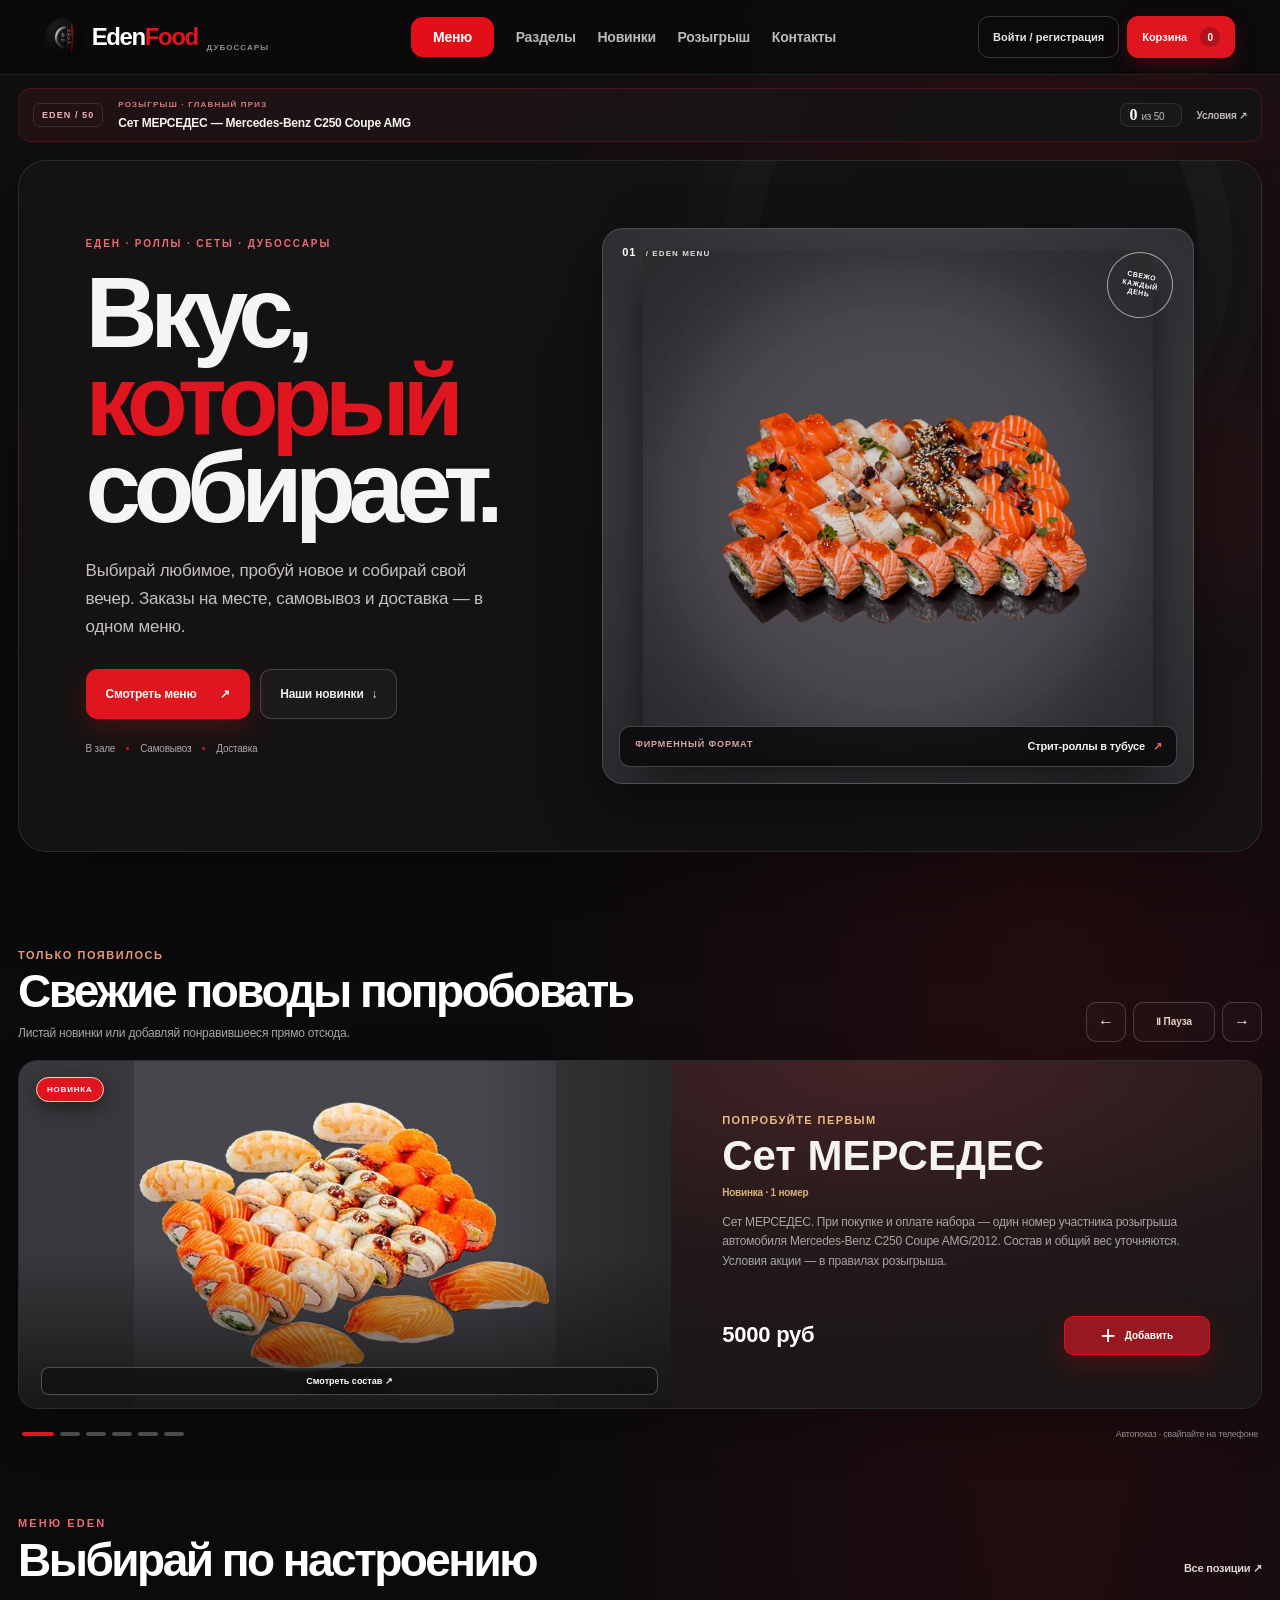
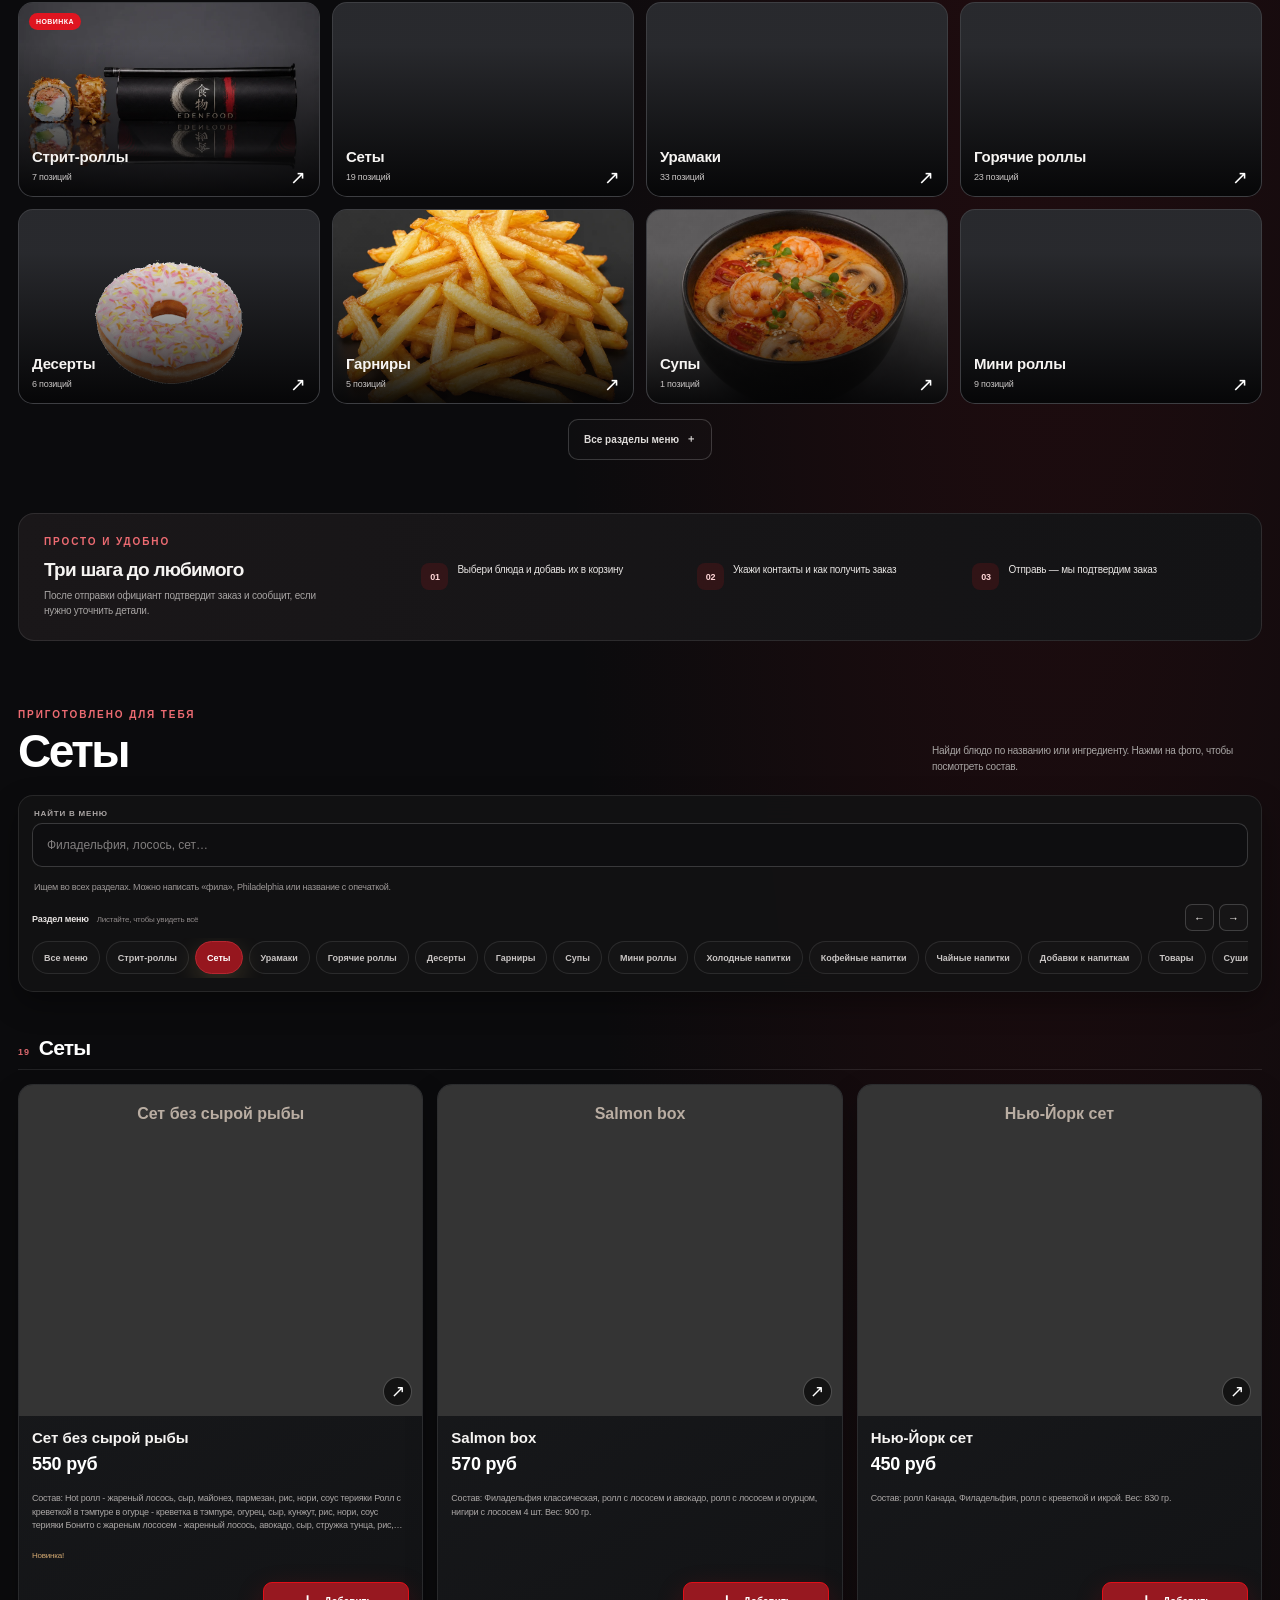
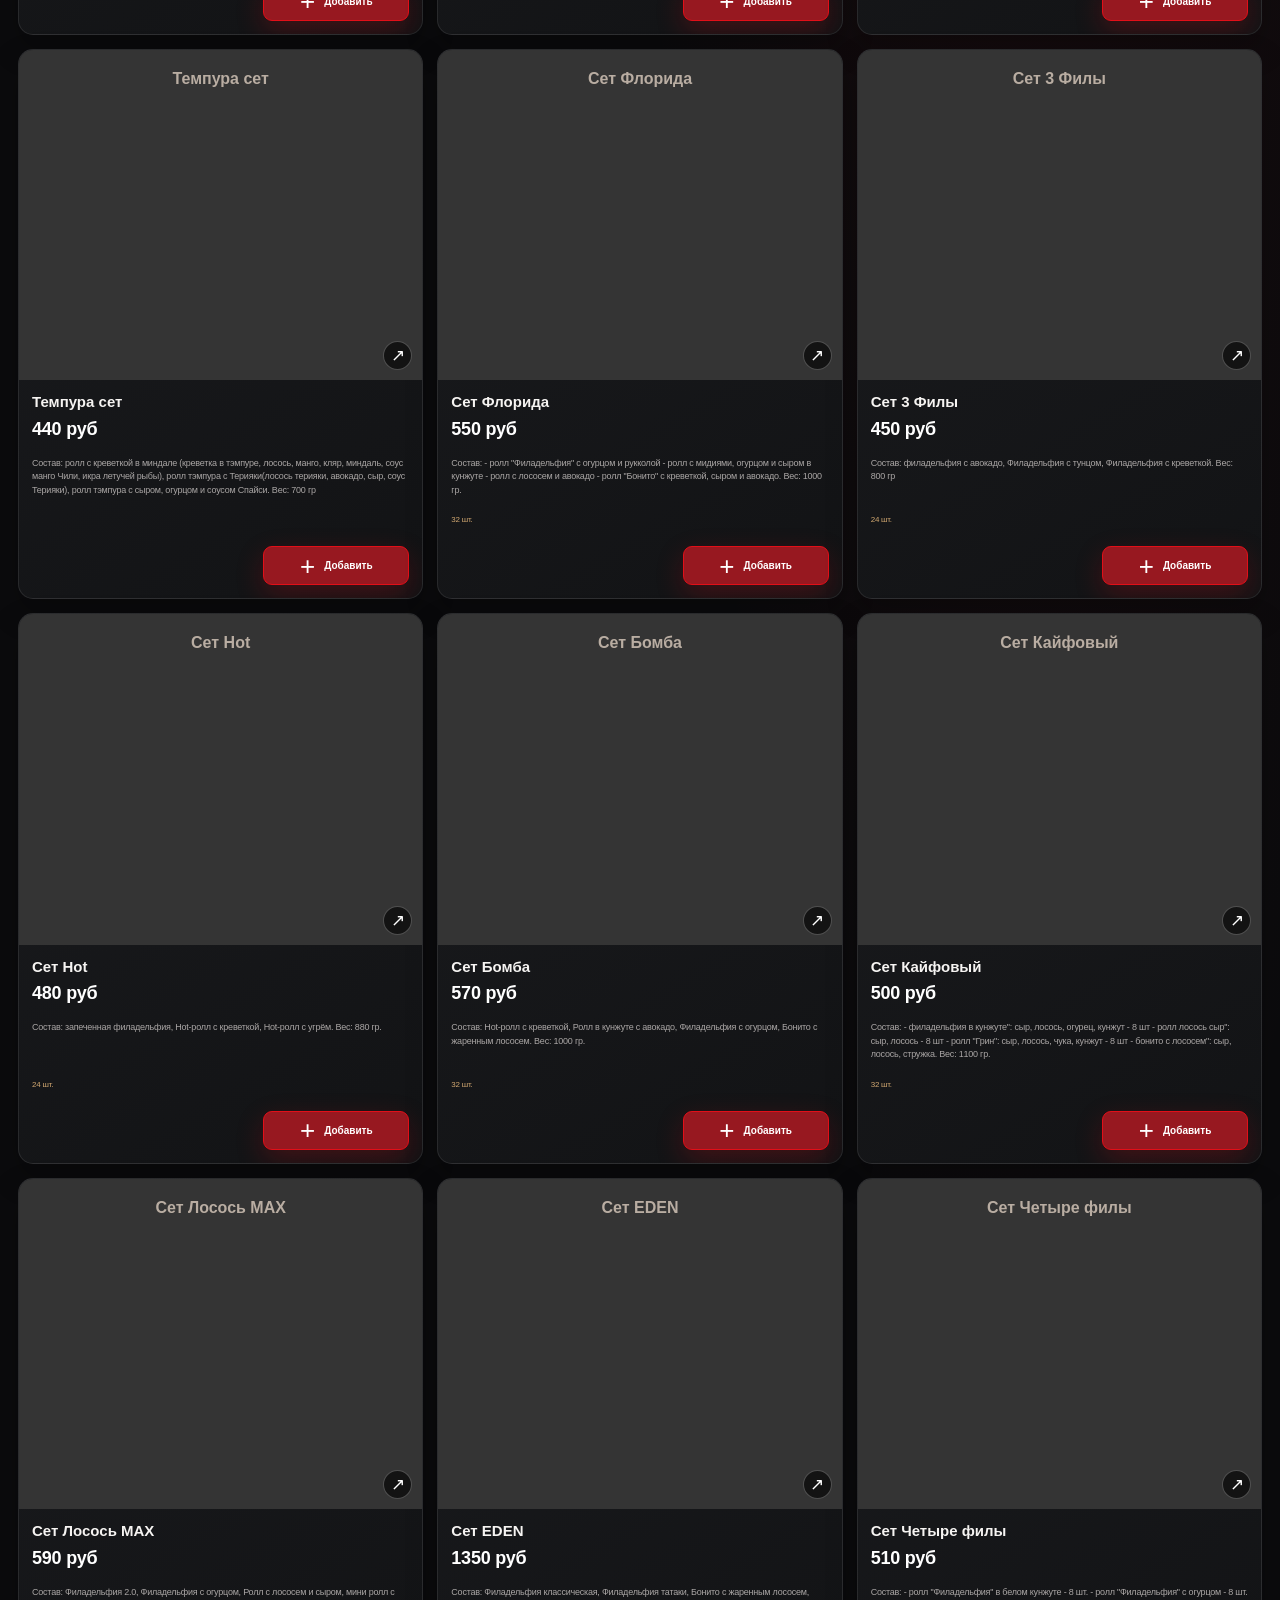
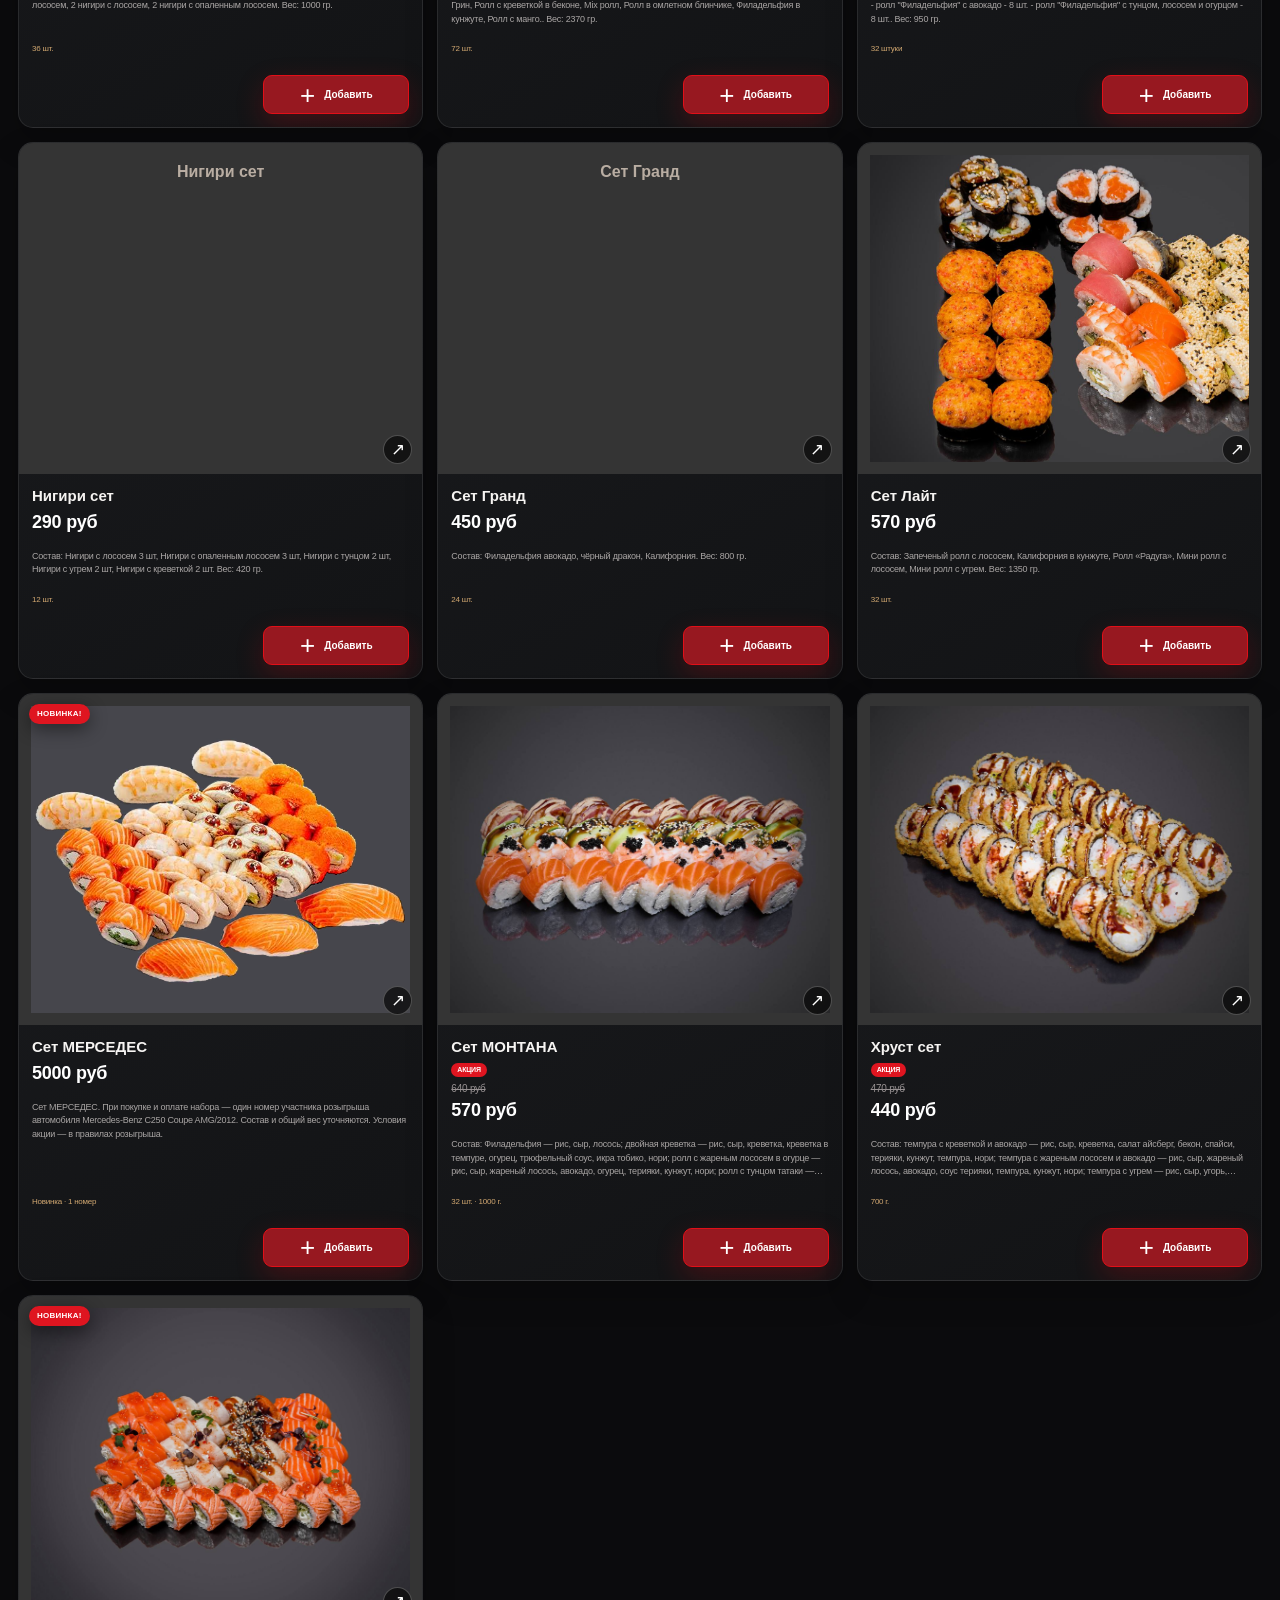
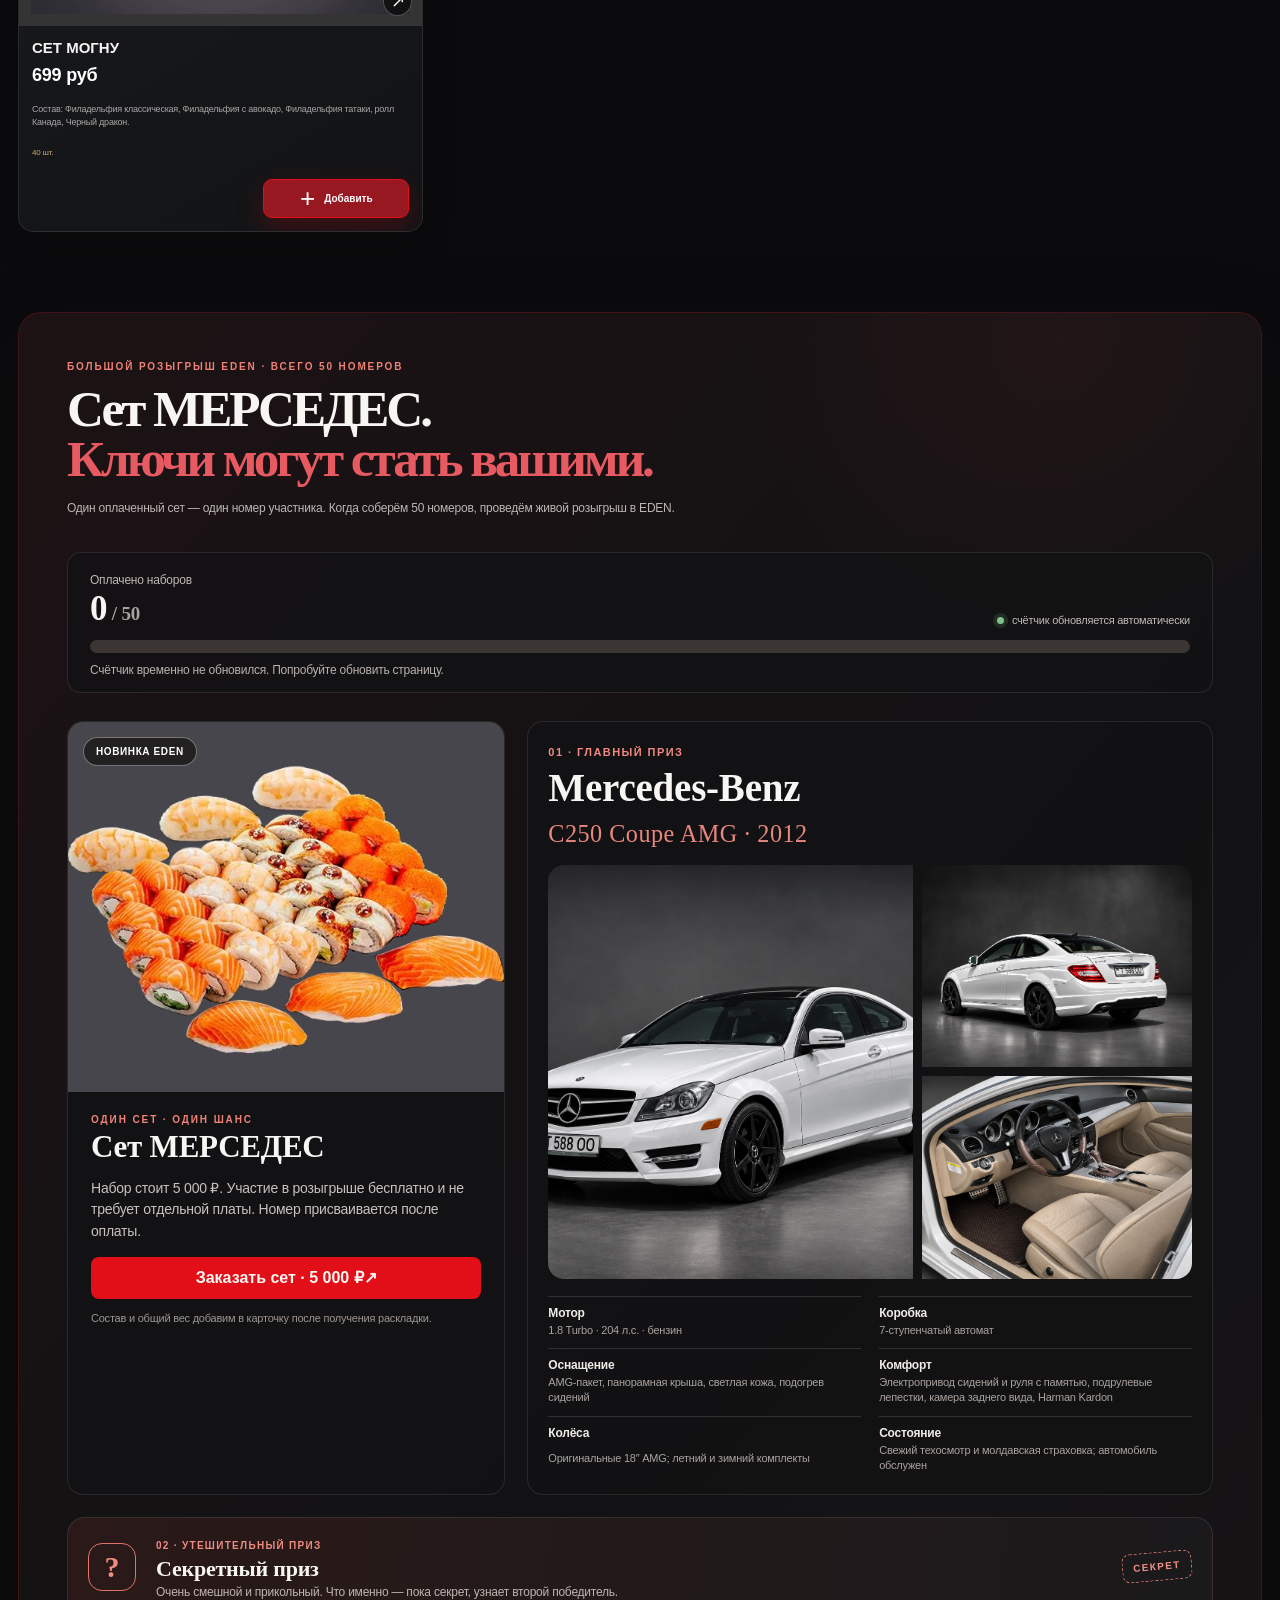
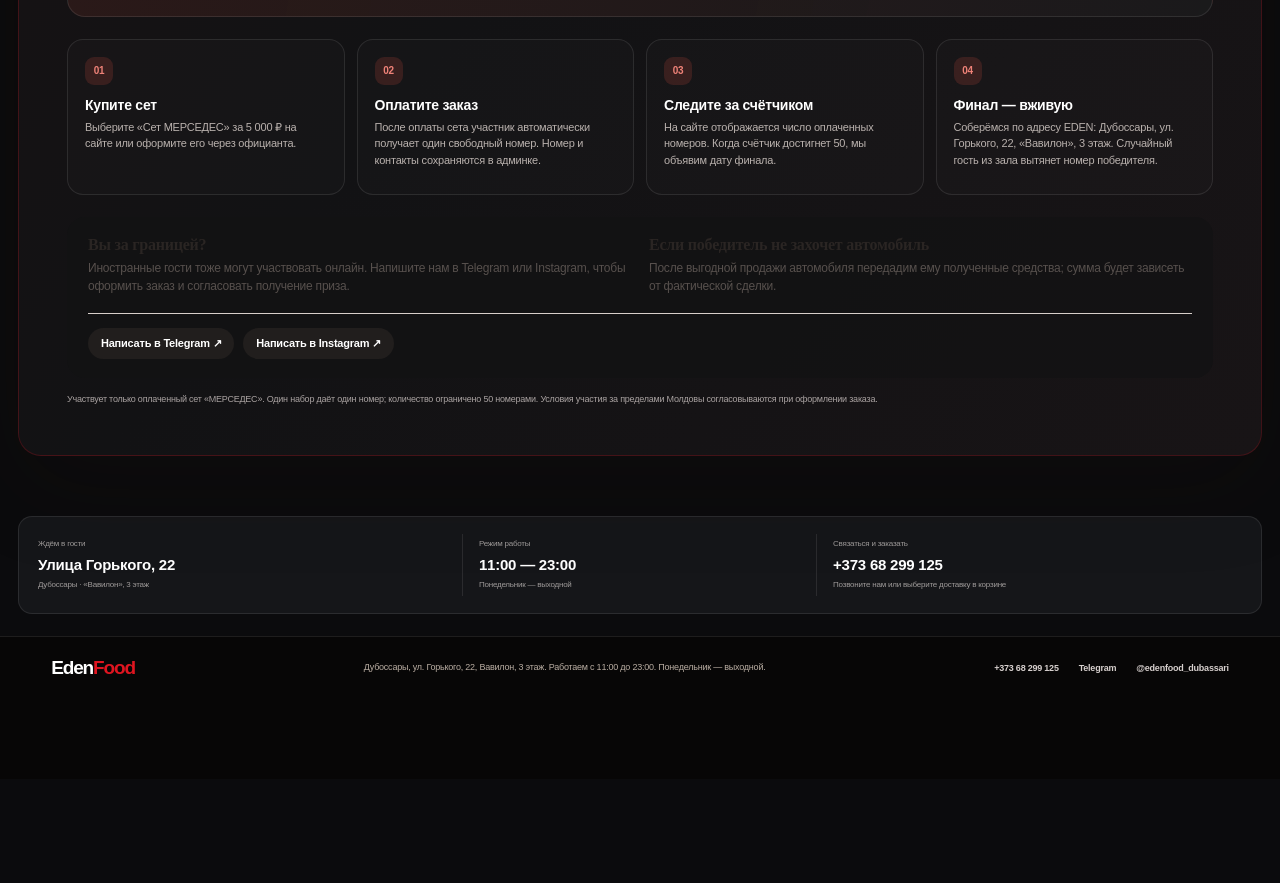
==== index.html @ 7b439d8d "Redesign EDEN storefront and show staff on shift" ====
<!doctype html>
<html lang="ru">
  <head>
    <meta charset="UTF-8" />
    <meta name="viewport" content="width=device-width, initial-scale=1.0" />
    <title>EDEN Food — меню и заказ в Дубоссарах</title>
    <meta
      name="description"
      content="Меню EDEN Food в Дубоссарах: роллы, сеты, горячие блюда, супы, десерты и напитки. Соберите заказ на сайте: зал, самовывоз или доставка."
    />
    <meta name="theme-color" content="#090909" />
    <link rel="preconnect" href="https://ucrabs.by" />
    <link rel="stylesheet" href="styles.css?v=raffle-closed-20261110" />
    <link rel="stylesheet" href="storefront.css?v=raffle-closed-20261110" />
    <link rel="stylesheet" href="mercedes-campaign.css?v=mercedes-20261111-v1" />
    <link rel="stylesheet" href="menu-search.css?v=street-199-search-20261005" />
    <link rel="stylesheet" href="eden-refresh.css?v=crew-night-market-20261114-v2" />
  </head>
  <body>
    <header class="site-header">
      <div class="site-header-inner">
        <a class="brand" href="#top" aria-label="EDEN Food — на главную">
          <img src="assets/logo-eden.webp" alt="" width="48" height="48" />
          <span>Eden</span><strong>Food</strong>
          <small>ДУБОССАРЫ</small>
        </a>
        <nav class="site-nav" aria-label="Главная навигация">
          <a class="nav-menu" href="#menu">Меню</a>
          <a href="#categories">Разделы</a>
          <a href="#newArrivals">Новинки</a>
          <a href="#mercedes-raffle">Розыгрыш</a>
          <a href="#contacts">Контакты</a>
        </nav>
        <div class="header-actions">
          <button class="header-action account-header-button" id="accountButton" type="button" aria-label="Войти или зарегистрироваться">Войти</button>
          <button class="header-action cart-header-button" id="headerCartButton" type="button">
            Корзина <span class="cart-count" data-cart-count>0</span>
          </button>
        </div>
      </div>
    </header>

    <a class="mercedes-announcement" href="#mercedes-raffle" aria-label="Розыгрыш Mercedes, 0 из 50 номеров">
      <span class="mercedes-announcement-mark" aria-hidden="true">EDEN / 50</span>
      <span class="mercedes-announcement-copy"><small>РОЗЫГРЫШ · ГЛАВНЫЙ ПРИЗ</small><strong>Сет МЕРСЕДЕС — Mercedes-Benz C250 Coupe AMG</strong></span>
      <span class="mercedes-announcement-count"><b id="mercedesAnnouncementCount">0</b><small>из 50</small></span>
      <span class="mercedes-announcement-action">Условия <span aria-hidden="true">↗</span></span>
    </a>

    <main id="top">
      <section class="menu-hero" aria-labelledby="hero-title">
        <div class="menu-hero-copy">
          <p class="eyebrow">ЕДЕН · РОЛЛЫ · СЕТЫ · ДУБОССАРЫ</p>
          <h1 id="hero-title">Вкус,<br /><span>который</span><br />собирает.</h1>
          <p>Выбирай любимое, пробуй новое и собирай свой вечер. Заказы на месте, самовывоз и доставка — в одном меню.</p>
          <div class="hero-actions">
            <a class="primary-action" href="#menu">Смотреть меню <span aria-hidden="true">↗</span></a>
            <a class="hero-secondary-action" href="#newArrivals">Наши новинки <span aria-hidden="true">↓</span></a>
          </div>
          <div class="hero-benefits" aria-label="Варианты заказа">
            <span>В зале</span><i></i><span>Самовывоз</span><i></i><span>Доставка</span>
          </div>
        </div>
        <div class="hero-visual">
          <span class="hero-visual-index">01 <i>/ EDEN MENU</i></span>
          <img class="menu-hero-photo" src="assets/sets/mognu.png" alt="Сет МОГНУ — роллы на сером фоне" width="1600" height="1600" fetchpriority="high" />
          <a class="hero-street-link" href="#menu" data-select-category="street_rolls"><span>Фирменный формат</span><strong>Стрит-роллы в тубусе <b aria-hidden="true">↗</b></strong></a>
          <span class="hero-visual-stamp" aria-hidden="true">СВЕЖО<br />КАЖДЫЙ<br />ДЕНЬ</span>
        </div>
      </section>

      <section class="shift-board" id="currentShiftSection" aria-labelledby="currentShiftTitle" aria-live="polite" hidden>
        <div class="shift-board-heading">
          <div><p class="eyebrow">EDEN CREW / LIVE</p><h2 id="currentShiftTitle">Сейчас на смене</h2><p>Люди, которые сегодня готовят и встречают вас.</p></div>
          <span class="shift-board-live"><i aria-hidden="true"></i> смена открыта</span>
        </div>
        <div class="shift-people" id="currentShiftGrid"></div>
      </section>

      <section class="new-arrivals" id="newArrivals" aria-labelledby="newArrivalsTitle" hidden>
        <div class="new-arrivals-heading">
          <div><p class="eyebrow">ТОЛЬКО ПОЯВИЛОСЬ</p><h2 id="newArrivalsTitle">Свежие поводы попробовать</h2><p class="new-arrivals-subtitle">Листай новинки или добавляй понравившееся прямо отсюда.</p></div>
          <div class="new-arrivals-controls" aria-label="Управление новинками">
            <button type="button" data-new-arrivals-previous aria-label="Предыдущая новинка">←</button>
            <button type="button" data-new-arrivals-toggle aria-pressed="false" aria-label="Приостановить автопрокрутку">Ⅱ Пауза</button>
            <button type="button" data-new-arrivals-next aria-label="Следующая новинка">→</button>
          </div>
        </div>
        <div class="new-arrivals-viewport" id="newArrivalsViewport"><div class="new-arrivals-track" id="newArrivalsTrack"></div></div>
        <div class="new-arrivals-footer"><div class="new-arrivals-dots" id="newArrivalsDots" role="group" aria-label="Выбрать новинку"></div><span>Автопоказ · свайпайте на телефоне</span></div>
        <p class="new-arrivals-status" id="newArrivalsStatus" role="status" aria-live="polite"></p>
      </section>

      <section class="category-showcase" id="categories" aria-labelledby="categories-title">
        <div class="showcase-heading"><div><p class="eyebrow">МЕНЮ EDEN</p><h2 id="categories-title">Выбирай по настроению</h2></div><a href="#menu" data-select-category="all">Все позиции <span aria-hidden="true">↗</span></a></div>
        <div class="category-tiles" id="categoryTiles"></div>
        <button class="more-categories" id="moreCategories" type="button" aria-expanded="false" aria-controls="categoryTiles">Все разделы меню <span aria-hidden="true">＋</span></button>
      </section>

      <section class="how-order" aria-labelledby="how-order-title">
        <div><p class="eyebrow">ПРОСТО И УДОБНО</p><h2 id="how-order-title">Три шага до любимого</h2><p>После отправки официант подтвердит заказ и сообщит, если нужно уточнить детали.</p></div>
        <div class="order-steps"><div class="order-step"><b>01</b><span>Выбери блюда и добавь их в корзину</span></div><div class="order-step"><b>02</b><span>Укажи контакты и как получить заказ</span></div><div class="order-step"><b>03</b><span>Отправь — мы подтвердим заказ</span></div></div>
      </section>

      <section class="menu-shell" id="menu" aria-labelledby="menuTitle">
        <div class="section-heading"><div><p class="eyebrow">ПРИГОТОВЛЕНО ДЛЯ ТЕБЯ</p><h2 id="menuTitle">Всё меню</h2></div><p>Найди блюдо по названию или ингредиенту. Нажми на фото, чтобы посмотреть состав.</p></div>
        <div class="menu-navigation">
          <div class="menu-tools">
            <label class="search-field">
              <span>Найти в меню</span>
              <input id="menuSearch" type="search" placeholder="Филадельфия, лосось, сет…" autocomplete="off" aria-describedby="menuSearchStatus" />
            </label>
            <button id="clearMenuSearch" class="clear-menu-search" type="button" hidden>Сбросить ×</button>
          </div>
          <p id="menuSearchStatus" class="menu-search-status" role="status" aria-live="polite"></p>
          <div class="category-rail-heading">
            <div><strong>Раздел меню</strong><small>Листайте, чтобы увидеть всё</small></div>
            <div class="category-arrows" aria-label="Прокрутка разделов">
              <button id="categoriesPrevious" type="button" aria-label="Предыдущие разделы">←</button>
              <button id="categoriesNext" type="button" aria-label="Следующие разделы">→</button>
            </div>
          </div>
          <div class="filters" id="filters" aria-label="Фильтр категорий"></div>
        </div>
        <div class="menu-grid" id="menuGrid"></div>
      </section>

      <section class="mercedes-campaign" id="mercedes-raffle" aria-labelledby="mercedes-title">
        <div class="mercedes-campaign-glow" aria-hidden="true"></div>
        <header class="mercedes-campaign-header">
          <p class="eyebrow">Большой розыгрыш EDEN · всего 50 номеров</p>
          <h2 id="mercedes-title">Сет МЕРСЕДЕС.<br /><span>Ключи могут стать вашими.</span></h2>
          <p>Один оплаченный сет — один номер участника. Когда соберём 50 номеров, проведём живой розыгрыш в EDEN.</p>
        </header>
        <div class="mercedes-progress-card" aria-live="polite">
          <div class="mercedes-progress-heading">
            <div><small>Оплачено наборов</small><strong><span id="mercedesPaidCount">0</span><i> / 50</i></strong></div>
            <span class="mercedes-progress-live"><i aria-hidden="true"></i> счётчик обновляется автоматически</span>
          </div>
          <div class="mercedes-progress-track" role="meter" aria-label="Оплаченные номера розыгрыша" aria-valuemin="0" aria-valuemax="50" aria-valuenow="0" id="mercedesProgressMeter"><span id="mercedesProgressFill"></span></div>
          <p id="mercedesProgressStatus" class="mercedes-progress-status" role="status">После оплаты сета появится первый номер.</p>
        </div>
        <div class="mercedes-campaign-grid">
          <article class="mercedes-featured-set">
            <div class="mercedes-set-image-wrap"><img src="assets/mercedes/set-mercedes.png?v=gray-background-20261111-v2" alt="Сет МЕРСЕДЕС EDEN на сером фоне" loading="lazy" decoding="async" /><span class="mercedes-image-badge">Новинка EDEN</span></div>
            <div class="mercedes-set-copy">
              <p class="eyebrow">Один сет · один шанс</p><h3>Сет МЕРСЕДЕС</h3>
              <p>Набор стоит 5&nbsp;000 ₽. Участие в розыгрыше бесплатно и не требует отдельной платы. Номер присваивается после оплаты.</p>
              <button class="primary-action mercedes-order-button" type="button" id="mercedesOrderButton">Заказать сет · 5&nbsp;000 ₽ <span aria-hidden="true">↗</span></button>
              <small class="mercedes-set-note">Состав и общий вес добавим в карточку после получения раскладки.</small>
            </div>
          </article>
          <article class="mercedes-car-prize">
            <div class="mercedes-prize-title"><span>01 · Главный приз</span><h3>Mercedes-Benz<br /><b>C250 Coupe AMG · 2012</b></h3></div>
            <div class="mercedes-car-gallery" aria-label="Фотографии автомобиля-приза">
              <figure class="mercedes-car-photo mercedes-car-photo-main"><img src="assets/mercedes/car-front.png" alt="Mercedes-Benz C250 Coupe AMG, вид спереди" loading="lazy" decoding="async" /></figure>
              <figure class="mercedes-car-photo"><img src="assets/mercedes/car-rear.png" alt="Mercedes-Benz C250 Coupe AMG, вид сзади" loading="lazy" decoding="async" /></figure>
              <figure class="mercedes-car-photo"><img src="assets/mercedes/car-interior.png" alt="Светлый кожаный салон Mercedes-Benz C250 Coupe AMG" loading="lazy" decoding="async" /></figure>
            </div>
            <ul class="mercedes-specs">
              <li><b>Мотор</b><span>1.8 Turbo · 204 л.с. · бензин</span></li>
              <li><b>Коробка</b><span>7-ступенчатый автомат</span></li>
              <li><b>Оснащение</b><span>AMG-пакет, панорамная крыша, светлая кожа, подогрев сидений</span></li>
              <li><b>Комфорт</b><span>Электропривод сидений и руля с памятью, подрулевые лепестки, камера заднего вида, Harman Kardon</span></li>
              <li><b>Колёса</b><span>Оригинальные 18″ AMG; летний и зимний комплекты</span></li>
              <li><b>Состояние</b><span>Свежий техосмотр и молдавская страховка; автомобиль обслужен</span></li>
            </ul>
          </article>
        </div>
        <div class="mercedes-secondary-prize">
          <span class="mercedes-secondary-icon" aria-hidden="true">?</span>
          <div><small>02 · Утешительный приз</small><h3>Секретный приз</h3><p>Очень смешной и прикольный. Что именно — пока секрет, узнает второй победитель.</p></div>
          <span class="mercedes-secondary-stamp">СЕКРЕТ</span>
        </div>
        <div class="mercedes-rules-grid">
          <article><span class="mercedes-rule-number">01</span><h3>Купите сет</h3><p>Выберите «Сет МЕРСЕДЕС» за 5&nbsp;000 ₽ на сайте или оформите его через официанта.</p></article>
          <article><span class="mercedes-rule-number">02</span><h3>Оплатите заказ</h3><p>После оплаты сета участник автоматически получает один свободный номер. Номер и контакты сохраняются в админке.</p></article>
          <article><span class="mercedes-rule-number">03</span><h3>Следите за счётчиком</h3><p>На сайте отображается число оплаченных номеров. Когда счётчик достигнет 50, мы объявим дату финала.</p></article>
          <article><span class="mercedes-rule-number">04</span><h3>Финал — вживую</h3><p>Соберёмся по адресу EDEN: Дубоссары, ул. Горького, 22, «Вавилон», 3 этаж. Случайный гость из зала вытянет номер победителя.</p></article>
        </div>
        <div class="mercedes-remote-note">
          <div><strong>Вы за границей?</strong><p>Иностранные гости тоже могут участвовать онлайн. Напишите нам в Telegram или Instagram, чтобы оформить заказ и согласовать получение приза.</p></div>
          <div><strong>Если победитель не захочет автомобиль</strong><p>После выгодной продажи автомобиля передадим ему полученные средства; сумма будет зависеть от фактической сделки.</p></div>
          <div class="mercedes-social-actions"><a href="https://t.me/edenfood" target="_blank" rel="noreferrer">Написать в Telegram ↗</a><a href="https://www.instagram.com/edenfood_dubassari/" target="_blank" rel="noreferrer">Написать в Instagram ↗</a></div>
        </div>
        <p class="mercedes-campaign-footnote">Участвует только оплаченный сет «МЕРСЕДЕС». Один набор даёт один номер; количество ограничено 50 номерами. Условия участия за пределами Молдовы согласовываются при оформлении заказа.</p>
      </section>

      <section class="contact-strip" id="contacts" aria-label="Контакты EDEN">
        <div><span>Ждём в гости</span><strong>Улица Горького, 22</strong><small>Дубоссары · «Вавилон», 3 этаж</small></div>
        <div><span>Режим работы</span><strong>11:00 — 23:00</strong><small>Понедельник — выходной</small></div>
        <div><span>Связаться и заказать</span><a href="tel:+37368299125">+373 68 299 125</a><small>Позвоните нам или выберите доставку в корзине</small></div>
      </section>
    </main>

    <footer>
      <div class="brand footer-brand"><span>Eden</span><strong>Food</strong></div>
      <p>Дубоссары, ул. Горького, 22, Вавилон, 3 этаж. Работаем с 11:00 до 23:00. Понедельник — выходной.</p>
      <a href="tel:+37368299125">+373 68 299 125</a>
      <a href="https://t.me/edenfood" target="_blank" rel="noreferrer">Telegram</a>
      <a href="https://www.instagram.com/edenfood_dubassari/" target="_blank" rel="noreferrer">@edenfood_dubassari</a>
    </footer>

    <button class="floating-cart" id="floatingCartButton" type="button" aria-label="Открыть корзину">
      <span class="floating-cart-copy">
        <span class="floating-cart-icon" aria-hidden="true">🛍</span>
        <span><strong>Корзина</strong><small><span data-cart-count>0</span> поз.</small></span>
      </span>
      <b data-cart-total>0 руб</b>
    </button>

    <dialog class="account-dialog" id="accountDialog" aria-labelledby="accountTitle">
      <section class="account-panel">
        <header class="account-header">
          <div>
            <p>Личный кабинет EDEN</p>
            <h2 id="accountTitle">Мои заказы</h2>
          </div>
          <button class="dialog-close" id="closeAccount" type="button" aria-label="Закрыть личный кабинет">×</button>
        </header>
        <div class="account-body">
          <section id="accountGuest">
            <div class="account-mode-switch" role="tablist" aria-label="Вход или регистрация">
              <button type="button" class="is-active" data-account-mode="login" role="tab" aria-selected="true">Войти</button>
              <button type="button" data-account-mode="register" role="tab" aria-selected="false">Регистрация</button>
            </div>
            <p class="account-hint">Телефон и пароль сохранят ваши заказы в одном аккаунте.</p>
            <form id="accountForm" class="account-form">
              <label id="accountNameField" hidden>
                <span>Имя</span>
                <input name="name" type="text" maxlength="80" autocomplete="name" placeholder="Как к вам обращаться" />
              </label>
              <label>
                <span>Номер телефона</span>
                <input name="phone" type="tel" maxlength="40" autocomplete="tel" inputmode="tel" required placeholder="+373 68 299 125" />
              </label>
              <label>
                <span>Пароль</span>
                <input name="password" type="password" minlength="8" maxlength="128" autocomplete="current-password" required placeholder="Не менее 8 символов" />
              </label>
              <p class="account-status" id="accountStatus" role="status" aria-live="polite"></p>
              <button class="checkout-submit" id="accountSubmit" type="submit">Войти</button>
            </form>
          </section>
          <section id="accountSignedIn" hidden>
            <div class="account-profile">
              <span class="account-avatar" aria-hidden="true">E</span>
              <div><strong id="accountCustomerName"></strong><small id="accountCustomerPhone"></small></div>
              <button id="accountLogout" class="account-logout" type="button">Выйти</button>
            </div>
            <p class="account-status" id="accountOrdersStatus" role="status" aria-live="polite"></p>
            <div class="customer-order-tabs" role="tablist" aria-label="Заказы">
              <button type="button" class="is-active" data-order-tab="current" role="tab" aria-selected="true">Текущие</button>
              <button type="button" data-order-tab="history" role="tab" aria-selected="false">История</button>
            </div>
            <div id="customerCurrentOrders" class="customer-orders" role="tabpanel"></div>
            <div id="customerOrderHistory" class="customer-orders" role="tabpanel" hidden></div>
          </section>
        </div>
      </section>
    </dialog>

    <dialog class="cart-dialog" id="cartDialog" aria-labelledby="cartTitle">
      <div class="cart-panel">
        <header class="cart-panel-header">
          <div>
            <p>Ваш заказ</p>
            <h2 id="cartTitle">Корзина</h2>
          </div>
          <button class="dialog-close" id="closeCart" type="button" aria-label="Закрыть корзину">×</button>
        </header>

        <div class="cart-panel-body">
          <section class="cart-order-section" aria-label="Выбранные товары">
            <div class="cart-items" id="cartItems"></div>
            <div class="cart-empty" id="cartEmpty">
              <span aria-hidden="true">＋</span>
              <strong>Корзина пока пуста</strong>
              <p>Закройте это окно и нажмите «+» у нужных блюд.</p>
            </div>
            <div class="cart-total-row">
              <span>Сумма заказа</span>
              <strong id="cartTotal">0 руб</strong>
            </div>
          </section>

          <form class="checkout-form" id="checkoutForm">
            <fieldset class="service-fieldset">
              <legend>Как получить заказ</legend>
              <div class="service-options">
                <label>
                  <input type="radio" name="serviceType" value="DINE_IN" checked />
                  <span><b>На месте</b><small>Поесть в EDEN</small></span>
                </label>
                <label>
                  <input type="radio" name="serviceType" value="TAKEAWAY" />
                  <span><b>Самовывоз</b><small>Забрать самостоятельно</small></span>
                </label>
                <label>
                  <input type="radio" name="serviceType" value="DELIVERY" />
                  <span><b>Доставка</b><small>Привезём по адресу</small></span>
                </label>
              </div>
            </fieldset>

            <div class="checkout-grid">
              <label>
                <span>Ваше имя</span>
                <input name="customerName" id="checkoutCustomerName" type="text" maxlength="80" autocomplete="name" readonly required placeholder="Войдите в аккаунт" />
              </label>
              <label>
                <span>Номер телефона</span>
                <input name="customerPhone" id="checkoutCustomerPhone" type="tel" maxlength="40" autocomplete="tel" readonly required placeholder="Войдите в аккаунт" />
              </label>
              <label>
                <span>Количество персон (палочек) — необязательно</span>
                <input name="guestCount" type="number" min="1" max="50" step="1" inputmode="numeric" placeholder="Можно оставить пустым" />
              </label>
            </div>

            <div class="delivery-fields" id="deliveryFields" hidden>
              <p class="delivery-price-note">Доставка по городу стоит ориентировочно 35–40 рублей. Точную стоимость подтвердит официант.</p>
              <div class="checkout-grid">
                <label>
                  <span>Город</span>
                  <input name="deliveryCity" type="text" maxlength="80" autocomplete="address-level2" data-delivery-required placeholder="Город" />
                </label>
                <label>
                  <span>Улица</span>
                  <input name="deliveryStreet" type="text" maxlength="120" autocomplete="street-address" data-delivery-required placeholder="Название улицы" />
                </label>
                <label>
                  <span>Дом</span>
                  <input name="deliveryHouse" type="text" maxlength="40" data-delivery-required placeholder="Номер дома" />
                </label>
                <label>
                  <span>Квартира</span>
                  <input name="deliveryApartment" type="text" maxlength="40" autocomplete="address-line2" placeholder="Если есть" />
                </label>
              </div>
            </div>

            <label class="checkout-note">
              <span>Примечание</span>
              <textarea name="customerNote" maxlength="500" rows="3" placeholder="Пожелания к заказу, как найти вход или другая важная информация"></textarea>
            </label>
            <p class="order-status" id="orderStatus" role="status" aria-live="polite"></p>
            <button class="checkout-submit" id="checkoutSubmit" type="submit">
              Отправить заказ официанту
            </button>
            <small class="checkout-help">После отправки официант подтвердит заказ: еда уйдёт на кухню, а напитки — в бар.</small>
          </form>
        </div>
      </div>
    </dialog>

    <div class="order-toast" id="orderToast" role="status" aria-live="polite" hidden></div>

    <dialog class="product-dialog" id="productDialog" aria-labelledby="productTitle">
      <button class="product-close" id="closeProduct" type="button" aria-label="Закрыть карточку блюда">×</button>
      <div id="productDetail"></div>
    </dialog>
    <script src="menu-data.js?v=products-nori-20261111-v1"></script>
    <script src="extra-menu-data.js?v=tom-yam-price-130-20261108-v1"></script>
    <script src="street-menu-data.js?v=menu-prices-20261031-v1"></script>
    <script src="menu-search.js?v=street-199-search-20261005"></script>
    <script src="app.js?v=crew-shifts-20261114-v1"></script>
  </body>
</html>
---- styles.css ----
:root {
  color-scheme: dark;
  --bg: #080707;
  --panel: #121111;
  --panel-strong: #1d1b1b;
  --text: #fbf7f2;
  --muted: #b9ada2;
  --line: rgba(255, 255, 255, 0.12);
  --red: #e20f18;
  --red-dark: #a70b12;
  --gold: #d7b56d;
  --green: #63c174;
  --shadow: 0 22px 60px rgba(0, 0, 0, 0.35);
}

* {
  box-sizing: border-box;
}

html {
  scroll-behavior: smooth;
}

body {
  margin: 0;
  background:
    radial-gradient(circle at 18% 2%, rgba(226, 15, 24, 0.28), transparent 26rem),
    radial-gradient(circle at 86% 12%, rgba(215, 181, 109, 0.12), transparent 20rem),
    linear-gradient(180deg, #151111 0%, var(--bg) 38rem);
  color: var(--text);
  font-family: Inter, "Segoe UI", Arial, sans-serif;
}

a {
  color: inherit;
  text-decoration: none;
}

.site-header {
  position: sticky;
  top: 0;
  z-index: 10;
  display: flex;
  align-items: center;
  justify-content: space-between;
  gap: 20px;
  padding: 16px clamp(18px, 4vw, 56px);
  background: rgba(8, 7, 7, 0.82);
  backdrop-filter: blur(18px);
  border-bottom: 1px solid var(--line);
}

.brand {
  display: inline-flex;
  align-items: baseline;
  gap: 0;
  font-size: clamp(24px, 3vw, 34px);
  font-weight: 900;
  letter-spacing: 0;
}

.brand span,
.hero h1 span {
  color: var(--red);
}

.brand strong,
.hero h1 strong {
  color: #fff;
}

nav {
  display: flex;
  gap: 8px;
  flex-wrap: wrap;
  justify-content: center;
}

nav a,
.header-action,
.filters button,
.primary-action,
.secondary-action,
.order-link {
  border: 1px solid var(--line);
  min-height: 42px;
  display: inline-flex;
  align-items: center;
  justify-content: center;
  border-radius: 8px;
  padding: 0 14px;
  color: var(--text);
}

nav a {
  color: var(--muted);
}

.header-action,
.primary-action,
.order-link {
  background: var(--red);
  border-color: var(--red);
  font-weight: 800;
}

.secondary-action {
  background: rgba(255, 255, 255, 0.06);
  color: var(--muted);
}

.hero {
  min-height: auto;
  display: block;
  padding: clamp(30px, 6vw, 74px) clamp(18px, 4vw, 56px) 30px;
}

.hero-copy {
  max-width: 980px;
}

.hero-logo {
  display: block;
  width: min(188px, 44vw);
  aspect-ratio: 1;
  object-fit: contain;
  margin-bottom: 18px;
  border-radius: 8px;
  border: 1px solid var(--line);
  background: #050505;
  box-shadow: var(--shadow);
}

.eyebrow {
  margin: 0 0 12px;
  color: var(--gold);
  text-transform: uppercase;
  font-size: 13px;
  font-weight: 900;
}

.hero h1 {
  margin: 0;
  font-size: clamp(56px, 10vw, 132px);
  line-height: 0.88;
  letter-spacing: 0;
}

.hero p:not(.eyebrow) {
  color: var(--muted);
  font-size: clamp(17px, 2vw, 23px);
  line-height: 1.55;
  max-width: 760px;
}

.hero-details {
  display: grid;
  grid-template-columns: repeat(auto-fit, minmax(min(240px, 100%), 1fr));
  gap: 12px;
  margin-top: 24px;
  max-width: 1120px;
}

.hero-details div {
  min-width: 0;
  padding: 16px;
  border: 1px solid var(--line);
  border-radius: 8px;
  background: rgba(255, 255, 255, 0.055);
}

.hero-details span,
.search-field span {
  display: block;
  margin-bottom: 8px;
  color: var(--gold);
  font-size: 12px;
  font-weight: 900;
  text-transform: uppercase;
}

.hero-details strong {
  display: block;
  font-size: clamp(18px, 2vw, 24px);
  line-height: 1.2;
}

.hero-details small {
  display: block;
  margin-top: 6px;
  color: var(--muted);
  font-size: 15px;
}

.hero-actions {
  display: flex;
  gap: 12px;
  flex-wrap: wrap;
  margin-top: 28px;
}

.item-meta,
.item-desc,
footer p {
  color: var(--muted);
}

.menu-shell {
  padding: 28px clamp(18px, 4vw, 56px) 70px;
}

.section-heading h2 {
  margin: 0 0 18px;
  font-size: clamp(32px, 5vw, 58px);
  line-height: 1.02;
}

.menu-tools {
  margin: 0 0 14px;
}

.search-field {
  display: block;
  max-width: 520px;
}

.search-field input {
  width: 100%;
  min-height: 50px;
  border: 1px solid var(--line);
  border-radius: 8px;
  padding: 0 16px;
  background: rgba(255, 255, 255, 0.07);
  color: var(--text);
  font: inherit;
  outline: none;
}

.search-field input:focus {
  border-color: rgba(215, 181, 109, 0.8);
  box-shadow: 0 0 0 3px rgba(215, 181, 109, 0.16);
}

.filters {
  display: flex;
  flex-wrap: nowrap;
  gap: 10px;
  margin: 0 -2px 28px;
  padding: 2px 2px 8px;
  overflow-x: auto;
  scrollbar-width: none;
}

.filters::-webkit-scrollbar {
  display: none;
}

.filters button {
  flex: 0 0 auto;
  background: rgba(255, 255, 255, 0.04);
  cursor: pointer;
  font-weight: 750;
}

.filters button.active {
  background: #fff;
  color: #130f0f;
}

.category-title {
  grid-column: 1 / -1;
  display: flex;
  align-items: center;
  gap: 12px;
  margin-top: 24px;
}

.category-title h3 {
  margin: 0;
  font-size: clamp(26px, 4vw, 42px);
}

.category-title span {
  color: var(--gold);
  font-weight: 900;
}

.menu-grid {
  display: grid;
  grid-template-columns: repeat(auto-fill, minmax(260px, 1fr));
  gap: 16px;
}

.menu-item {
  background: var(--panel);
  border: 1px solid var(--line);
  border-radius: 8px;
  overflow: hidden;
  display: flex;
  flex-direction: column;
  min-width: 0;
  box-shadow: 0 14px 32px rgba(0, 0, 0, 0.22);
}

.item-image {
  width: 100%;
  aspect-ratio: 1;
  background: #343434;
  object-fit: contain;
  padding: 12px;
}

.item-image--cover {
  object-fit: cover;
  padding: 0;
}

.item-image-placeholder {
  display: grid;
  place-items: center;
  color: var(--muted);
  font-weight: 900;
  text-align: center;
  padding: 20px;
}

.item-body {
  padding: 16px;
  display: flex;
  flex-direction: column;
  gap: 10px;
  flex: 1;
}

.item-top {
  display: flex;
  justify-content: space-between;
  gap: 12px;
  align-items: start;
}

.item-top h4 {
  margin: 0;
  font-size: 20px;
  line-height: 1.15;
}

.price {
  white-space: nowrap;
  color: var(--green);
  font-weight: 900;
}

.price-stack {
  display: flex;
  flex: 0 0 auto;
  flex-direction: column;
  align-items: flex-end;
  gap: 3px;
  white-space: nowrap;
}

.sale-badge {
  border-radius: 999px;
  padding: 2px 7px;
  background: var(--red);
  color: #fff;
  font-size: 10px;
  font-weight: 900;
  line-height: 1.2;
  text-transform: uppercase;
}

.old-price {
  color: var(--muted);
  font-size: 12px;
}

.text-menu {
  grid-column: 1 / -1;
  display: grid;
  gap: 22px;
}

.text-menu-group {
  padding: clamp(18px, 3vw, 28px);
  background: var(--panel);
  border: 1px solid var(--line);
  border-radius: 8px;
  box-shadow: 0 14px 32px rgba(0, 0, 0, 0.22);
}

.text-menu-group-title {
  margin: 0 0 12px;
  color: var(--gold);
  font-size: clamp(22px, 3vw, 30px);
}

.text-menu-list {
  display: grid;
  grid-template-columns: repeat(2, minmax(0, 1fr));
  column-gap: clamp(24px, 4vw, 54px);
}

.text-menu-item {
  display: flex;
  align-items: baseline;
  gap: 10px;
  min-width: 0;
  padding: 12px 0;
  border-bottom: 1px solid var(--line);
}

.text-menu-name {
  display: flex;
  align-items: baseline;
  gap: 8px;
  min-width: 0;
  margin: 0;
  font-size: 18px;
  line-height: 1.25;
}

.text-menu-name small {
  color: var(--muted);
  font-size: 14px;
  font-weight: 700;
  white-space: nowrap;
}

.text-menu-leader {
  flex: 1;
  min-width: 18px;
  border-bottom: 2px dotted rgba(255, 255, 255, 0.24);
}

.item-desc {
  line-height: 1.45;
  margin: 0;
  flex: 1;
}

.item-meta {
  display: flex;
  gap: 10px;
  flex-wrap: wrap;
  font-size: 14px;
}

.order-link {
  margin-top: 4px;
}

.empty-state {
  grid-column: 1 / -1;
  padding: 28px;
  border: 1px solid var(--line);
  border-radius: 8px;
  background: var(--panel);
  color: var(--muted);
}

footer {
  display: flex;
  align-items: center;
  gap: 18px;
  flex-wrap: wrap;
  padding: 28px clamp(18px, 4vw, 56px);
  border-top: 1px solid var(--line);
  background: #070606;
}

.footer-brand {
  font-size: 24px;
}

footer p {
  margin: 0;
  flex: 1;
}

footer a {
  color: var(--gold);
  font-weight: 800;
}

@media (max-width: 940px) {
  .site-header {
    align-items: flex-start;
    flex-direction: column;
  }

  nav {
    justify-content: flex-start;
  }

  .hero {
    padding-top: 28px;
  }

  .menu-grid {
    grid-template-columns: 1fr 1fr;
  }
}

@media (max-width: 620px) {
  .site-header {
    position: static;
  }

  nav a,
  .header-action {
    min-height: 38px;
    padding: 0 10px;
    font-size: 14px;
  }

  .menu-grid {
    grid-template-columns: 1fr;
  }

  .hero {
    padding-top: 24px;
  }

  .hero-logo {
    width: 144px;
  }

  .hero-details {
    grid-template-columns: 1fr;
  }

  .primary-action,
  .secondary-action {
    width: 100%;
  }

  .item-top {
    flex-direction: column;
    gap: 6px;
  }

  .text-menu-list {
    grid-template-columns: 1fr;
  }

  .text-menu-name {
    flex-wrap: wrap;
  }
}

/* Branded hero: reuse the original EDEN artwork without cropping it. */
.hero--branded {
  display: grid;
  grid-template-columns: minmax(0, 1.1fr) minmax(0, 0.9fr);
  align-items: center;
  gap: clamp(28px, 5vw, 90px);
}

.hero--branded .hero-copy {
  min-width: 0;
}

.hero--branded h1 {
  font-size: clamp(3.5rem, 6.8vw, 8.25rem);
  overflow-wrap: anywhere;
}

.hero-banner {
  width: 100%;
  max-width: 620px;
  min-width: 0;
  margin: 0;
  justify-self: end;
  overflow: hidden;
  border: 1px solid rgba(215, 181, 109, 0.3);
  border-radius: 16px;
  background: #090909;
  box-shadow: 0 24px 70px rgba(0, 0, 0, 0.45), 0 0 50px rgba(226, 15, 24, 0.1);
}

.hero-banner img {
  display: block;
  width: 100%;
  height: auto;
  aspect-ratio: 1;
  object-fit: contain;
}

.hero-banner figcaption {
  padding: 20px;
  border-top: 1px solid var(--line);
  color: var(--gold);
  font-size: 1rem;
  font-weight: 700;
  letter-spacing: 0.12em;
  line-height: 1.6;
  text-align: center;
  text-transform: uppercase;
}

@media (max-width: 940px) {
  .hero--branded {
    grid-template-columns: minmax(0, 1fr);
    gap: 28px;
  }

  .hero--branded h1 {
    font-size: clamp(3.5rem, 10vw, 6rem);
  }

  .hero-banner {
    display: flex;
    align-items: center;
    max-width: none;
  }

  .hero-banner img {
    width: clamp(120px, 30vw, 220px);
    flex: 0 0 auto;
  }

  .hero-banner figcaption {
    flex: 1;
    min-width: 0;
    padding: 16px;
    border-top: 0;
    border-left: 1px solid var(--line);
    font-size: 0.875rem;
    letter-spacing: 0.06em;
  }
}

/* Public ordering flow. */
button,
input,
textarea {
  font: inherit;
}

button {
  color: inherit;
}

body {
  padding-bottom: 104px;
}

.site-header {
  position: relative;
}

.cart-header-button {
  gap: 9px;
  cursor: pointer;
  white-space: nowrap;
}

.cart-header-button.has-items {
  box-shadow: 0 0 0 4px rgba(226, 15, 24, 0.2);
}

.cart-count {
  display: inline-grid;
  min-width: 28px;
  height: 28px;
  place-items: center;
  border-radius: 999px;
  background: #fff;
  color: #8d0c12;
  font-size: 13px;
  font-weight: 900;
}

.menu-navigation {
  position: sticky;
  top: 10px;
  z-index: 8;
  margin: 0 0 26px;
  padding: 16px;
  border: 1px solid rgba(215, 181, 109, 0.32);
  border-radius: 18px;
  background: rgba(15, 13, 13, 0.94);
  box-shadow: 0 18px 50px rgba(0, 0, 0, 0.42);
  backdrop-filter: blur(20px);
}

.menu-tools {
  margin-bottom: 14px;
}

.search-field {
  max-width: none;
}

.search-field input {
  min-height: 56px;
  border-radius: 12px;
  font-size: 17px;
}

.category-rail-heading {
  display: flex;
  align-items: end;
  justify-content: space-between;
  gap: 16px;
  margin: 0 0 10px;
}

.category-rail-heading strong,
.category-rail-heading small {
  display: block;
}

.category-rail-heading strong {
  font-size: 18px;
}

.category-rail-heading small {
  margin-top: 3px;
  color: var(--muted);
}

.category-arrows {
  display: flex;
  gap: 8px;
}

.category-arrows button {
  display: grid;
  width: 46px;
  height: 46px;
  place-items: center;
  border: 1px solid rgba(255, 255, 255, 0.2);
  border-radius: 12px;
  background: rgba(255, 255, 255, 0.08);
  cursor: pointer;
  font-size: 22px;
  font-weight: 900;
}

.category-arrows button:hover,
.category-arrows button:focus-visible {
  border-color: var(--gold);
  background: rgba(215, 181, 109, 0.14);
}

.filters {
  gap: 12px;
  margin: 0;
  padding: 3px 2px 4px;
  scroll-snap-type: x proximity;
}

.filters button {
  min-height: 54px;
  padding: 0 20px;
  border-radius: 12px;
  border-color: rgba(255, 255, 255, 0.18);
  background: #242020;
  font-size: 16px;
  font-weight: 850;
  scroll-snap-align: start;
}

.filters button.active {
  border-color: #f1d28e;
  background: linear-gradient(135deg, #f4d99d, var(--gold));
  color: #1a1210;
  box-shadow: 0 8px 24px rgba(215, 181, 109, 0.2);
}

.menu-grid {
  scroll-margin-top: 260px;
}

.item-purchase {
  display: flex;
  justify-content: flex-end;
  margin-top: 4px;
}

.add-to-cart,
.quantity-control {
  min-height: 50px;
  border: 1px solid rgba(255, 255, 255, 0.16);
  border-radius: 12px;
}

.add-to-cart {
  display: inline-flex;
  align-items: center;
  justify-content: center;
  gap: 9px;
  min-width: 146px;
  padding: 0 18px;
  border-color: var(--red);
  background: var(--red);
  cursor: pointer;
  color: #fff;
  font-weight: 850;
  box-shadow: 0 10px 28px rgba(226, 15, 24, 0.22);
}

.add-to-cart span {
  font-size: 26px;
  font-weight: 500;
  line-height: 1;
}

.add-to-cart:hover,
.add-to-cart:focus-visible {
  background: #ff1a24;
  transform: translateY(-1px);
}

.add-to-cart--compact {
  min-width: 48px;
  min-height: 42px;
  padding: 0 12px;
}

.add-to-cart--compact strong {
  display: none;
}

.quantity-control {
  display: inline-grid;
  grid-template-columns: 46px minmax(36px, auto) 46px;
  align-items: center;
  overflow: hidden;
  background: #292525;
}

.quantity-control button {
  align-self: stretch;
  border: 0;
  background: transparent;
  cursor: pointer;
  color: #fff;
  font-size: 25px;
}

.quantity-control button:last-child {
  background: var(--red);
}

.quantity-control strong {
  text-align: center;
}

.quantity-control--compact {
  grid-template-columns: 40px 34px 40px;
  min-height: 42px;
}

.unavailable-label {
  display: inline-flex;
  min-height: 40px;
  align-items: center;
  color: var(--muted);
  font-size: 13px;
  font-weight: 700;
}

.text-menu-purchase {
  display: flex;
  align-items: center;
  gap: 12px;
}

.text-menu-item {
  min-height: 70px;
}

.floating-cart {
  position: fixed;
  right: 18px;
  bottom: 18px;
  z-index: 40;
  display: flex;
  width: min(520px, calc(100vw - 36px));
  min-height: 72px;
  align-items: center;
  justify-content: space-between;
  gap: 18px;
  padding: 10px 18px 10px 12px;
  border: 1px solid rgba(255, 255, 255, 0.22);
  border-radius: 20px;
  background: linear-gradient(135deg, #a90a12, #e20f18);
  box-shadow: 0 22px 58px rgba(0, 0, 0, 0.58), 0 0 0 5px rgba(226, 15, 24, 0.1);
  cursor: pointer;
  color: #fff;
}

.floating-cart.has-items {
  animation: cart-pulse 0.38s ease-out;
}

.floating-cart-copy {
  display: flex;
  align-items: center;
  gap: 11px;
  text-align: left;
}

.floating-cart-copy strong,
.floating-cart-copy small {
  display: block;
}

.floating-cart-copy small {
  margin-top: 2px;
  color: rgba(255, 255, 255, 0.75);
  font-size: 12px;
}

.floating-cart-icon {
  display: grid;
  width: 50px;
  height: 50px;
  place-items: center;
  border-radius: 14px;
  background: rgba(0, 0, 0, 0.2);
  font-size: 24px;
}

.floating-cart > b {
  white-space: nowrap;
  font-size: 18px;
}

@keyframes cart-pulse {
  50% { transform: scale(1.025); }
}

.cart-dialog {
  width: min(980px, calc(100vw - 24px));
  max-width: none;
  max-height: min(92dvh, 940px);
  margin: auto;
  padding: 0;
  overflow: hidden;
  border: 1px solid rgba(255, 255, 255, 0.18);
  border-radius: 24px;
  background: #121010;
  color: var(--text);
  box-shadow: 0 28px 100px rgba(0, 0, 0, 0.75);
}

.cart-dialog::backdrop {
  background: rgba(0, 0, 0, 0.78);
  backdrop-filter: blur(6px);
}

.cart-panel {
  max-height: min(92dvh, 940px);
  overflow: auto;
}

.cart-panel-header {
  position: sticky;
  top: 0;
  z-index: 2;
  display: flex;
  align-items: center;
  justify-content: space-between;
  gap: 16px;
  padding: 20px 24px;
  border-bottom: 1px solid var(--line);
  background: rgba(18, 16, 16, 0.96);
  backdrop-filter: blur(16px);
}

.cart-panel-header p,
.cart-panel-header h2 {
  margin: 0;
}

.cart-panel-header p {
  color: var(--gold);
  font-size: 11px;
  font-weight: 900;
  letter-spacing: 0.14em;
  text-transform: uppercase;
}

.cart-panel-header h2 {
  margin-top: 2px;
  font-size: 34px;
}

.dialog-close {
  display: grid;
  width: 50px;
  height: 50px;
  place-items: center;
  border: 1px solid var(--line);
  border-radius: 14px;
  background: rgba(255, 255, 255, 0.07);
  cursor: pointer;
  font-size: 32px;
  line-height: 1;
}

.cart-panel-body {
  display: grid;
  grid-template-columns: minmax(0, 0.9fr) minmax(0, 1.1fr);
  gap: 22px;
  padding: 22px;
}

.cart-order-section,
.checkout-form {
  min-width: 0;
}

.cart-items {
  display: grid;
  gap: 10px;
}

.cart-line {
  display: grid;
  grid-template-columns: minmax(0, 1fr) auto;
  align-items: center;
  gap: 12px;
  padding: 14px;
  border: 1px solid var(--line);
  border-radius: 14px;
  background: rgba(255, 255, 255, 0.045);
}

.cart-line-copy {
  min-width: 0;
}

.cart-line-copy strong,
.cart-line-copy small {
  display: block;
}

.cart-line-copy strong {
  overflow-wrap: anywhere;
}

.cart-line-copy small {
  margin-top: 5px;
  color: var(--muted);
}

.cart-line > b {
  grid-column: 1 / -1;
  justify-self: end;
  color: var(--green);
}

.cart-sauce-addons {
  display: grid;
  gap: 12px;
  padding: 15px;
  border: 1px solid rgba(237, 28, 36, 0.34);
  border-radius: 14px;
  background: rgba(237, 28, 36, 0.07);
}

.cart-sauce-heading {
  display: flex;
  align-items: baseline;
  justify-content: space-between;
  flex-wrap: wrap;
  gap: 4px 12px;
}

.cart-sauce-heading > span {
  color: var(--muted);
  font-size: 13px;
}

.cart-sauce-options {
  display: grid;
  grid-template-columns: repeat(2, minmax(0, 1fr));
  gap: 8px;
}

.cart-sauce-option {
  display: flex;
  min-width: 0;
  min-height: 44px;
  align-items: center;
  justify-content: space-between;
  gap: 8px;
  padding: 9px 11px;
  border: 1px solid var(--line);
  border-radius: 10px;
  background: rgba(255, 255, 255, 0.06);
  color: var(--text);
  text-align: left;
  cursor: pointer;
  transition: border-color 160ms ease, background 160ms ease, transform 160ms ease;
}

.cart-sauce-option:hover {
  transform: translateY(-1px);
  border-color: rgba(237, 28, 36, 0.75);
  background: rgba(237, 28, 36, 0.12);
}

.cart-sauce-option > span {
  min-width: 0;
  overflow-wrap: anywhere;
  font-size: 13px;
}

.cart-sauce-option small {
  display: block;
  margin-top: 3px;
  color: var(--muted);
  font-size: 11px;
}

.cart-sauce-option > b {
  flex: 0 0 auto;
  color: var(--green);
  font-size: 13px;
}

.cart-empty {
  padding: 44px 20px;
  border: 1px dashed rgba(255, 255, 255, 0.2);
  border-radius: 18px;
  text-align: center;
}

.cart-empty[hidden],
.cart-items[hidden],
.delivery-fields[hidden],
.order-toast[hidden] {
  display: none;
}

.cart-empty > span {
  display: grid;
  width: 56px;
  height: 56px;
  margin: 0 auto 14px;
  place-items: center;
  border-radius: 50%;
  background: rgba(226, 15, 24, 0.14);
  color: #ff8187;
  font-size: 30px;
}

.cart-empty strong {
  display: block;
  font-size: 19px;
}

.cart-empty p {
  margin: 8px 0 0;
  color: var(--muted);
  line-height: 1.5;
}

.cart-total-row {
  display: flex;
  align-items: center;
  justify-content: space-between;
  gap: 20px;
  margin-top: 14px;
  padding: 17px 4px;
  border-top: 1px solid var(--line);
}

.cart-total-row strong {
  color: var(--green);
  font-size: 24px;
}

.checkout-form {
  padding: 18px;
  border: 1px solid rgba(215, 181, 109, 0.25);
  border-radius: 18px;
  background: #1b1818;
}

.service-fieldset {
  margin: 0 0 18px;
  padding: 0;
  border: 0;
}

.service-fieldset legend,
.checkout-form label > span {
  display: block;
  margin-bottom: 8px;
  color: #ead49f;
  font-size: 12px;
  font-weight: 850;
  letter-spacing: 0.06em;
  text-transform: uppercase;
}

.service-options {
  display: grid;
  grid-template-columns: repeat(3, minmax(0, 1fr));
  gap: 8px;
}

.service-options label {
  position: relative;
  min-width: 0;
  cursor: pointer;
}

.service-options input {
  position: absolute;
  opacity: 0;
  pointer-events: none;
}

.service-options label > span {
  display: grid;
  min-height: 76px;
  align-content: center;
  margin: 0;
  padding: 10px;
  border: 1px solid var(--line);
  border-radius: 12px;
  background: rgba(255, 255, 255, 0.04);
  color: var(--text);
  letter-spacing: 0;
  text-align: center;
  text-transform: none;
}

.service-options b,
.service-options small {
  display: block;
}

.service-options b {
  font-size: 14px;
}

.service-options small {
  margin-top: 4px;
  color: var(--muted);
  font-size: 10px;
  line-height: 1.3;
}

.service-options input:checked + span {
  border-color: var(--gold);
  background: rgba(215, 181, 109, 0.16);
  box-shadow: inset 0 0 0 1px var(--gold);
}

.service-options input:focus-visible + span {
  outline: 3px solid rgba(215, 181, 109, 0.35);
  outline-offset: 2px;
}

.checkout-grid {
  display: grid;
  grid-template-columns: repeat(2, minmax(0, 1fr));
  gap: 12px;
}

.checkout-form input,
.checkout-form textarea {
  width: 100%;
  border: 1px solid rgba(255, 255, 255, 0.15);
  border-radius: 11px;
  background: rgba(255, 255, 255, 0.055);
  color: #fff;
  outline: none;
}

.checkout-form input {
  min-height: 50px;
  padding: 0 13px;
}

.checkout-form textarea {
  resize: vertical;
  min-height: 88px;
  padding: 13px;
}

.checkout-form input:focus,
.checkout-form textarea:focus {
  border-color: var(--gold);
  box-shadow: 0 0 0 3px rgba(215, 181, 109, 0.12);
}

.checkout-note {
  display: block;
  margin-top: 14px;
}

.delivery-fields {
  margin: 16px 0 0;
  padding: 14px;
  border: 1px solid rgba(215, 181, 109, 0.25);
  border-radius: 14px;
  background: rgba(215, 181, 109, 0.055);
}

.delivery-price-note {
  margin: 0 0 14px;
  color: #d8c59f;
  font-size: 12px;
  line-height: 1.5;
}

.order-status {
  min-height: 20px;
  margin: 12px 0 0;
  font-size: 13px;
  line-height: 1.45;
}

.order-status.is-loading {
  color: #ead49f;
}

.order-status.is-error {
  color: #ff9ba0;
}

.checkout-submit {
  width: 100%;
  min-height: 56px;
  margin-top: 10px;
  border: 0;
  border-radius: 13px;
  background: var(--red);
  cursor: pointer;
  color: #fff;
  font-weight: 900;
}

.checkout-submit:disabled {
  cursor: not-allowed;
  opacity: 0.45;
}

.checkout-help {
  display: block;
  margin-top: 9px;
  color: var(--muted);
  line-height: 1.45;
  text-align: center;
}

.order-toast {
  position: fixed;
  top: 18px;
  left: 50%;
  z-index: 80;
  width: min(560px, calc(100vw - 32px));
  transform: translateX(-50%);
  padding: 18px 20px;
  border: 1px solid rgba(99, 193, 116, 0.65);
  border-radius: 16px;
  background: #173820;
  box-shadow: 0 24px 70px rgba(0, 0, 0, 0.58);
  color: #eaffed;
  font-weight: 750;
  line-height: 1.45;
  text-align: center;
}

@media (max-width: 760px) {
  .menu-shell {
    padding-inline: 14px;
  }

  .menu-navigation {
    top: 8px;
    margin-inline: -4px;
    padding: 12px;
    border-radius: 16px;
  }

  .category-rail-heading small {
    font-size: 11px;
  }

  .category-arrows button {
    width: 42px;
    height: 42px;
  }

  .filters button {
    min-height: 50px;
    padding-inline: 17px;
  }

  .text-menu-item {
    flex-wrap: wrap;
  }

  .text-menu-name {
    flex: 1 1 200px;
  }

  .text-menu-leader {
    display: none;
  }

  .text-menu-purchase {
    width: 100%;
    justify-content: space-between;
  }

  .floating-cart {
    right: 10px;
    bottom: 10px;
    width: calc(100vw - 20px);
    min-height: 66px;
    border-radius: 18px;
  }

  .floating-cart-icon {
    width: 44px;
    height: 44px;
  }

  .cart-dialog {
    width: calc(100vw - 12px);
    max-height: 96dvh;
    border-radius: 20px;
  }

  .cart-panel {
    max-height: 96dvh;
  }

  .cart-panel-header {
    padding: 16px;
  }

  .cart-panel-body {
    grid-template-columns: 1fr;
    padding: 14px;
  }

  .service-options {
    grid-template-columns: 1fr;
  }

  .service-options label > span {
    min-height: 58px;
    text-align: left;
  }

  .checkout-grid {
    grid-template-columns: 1fr;
  }
}

@media (prefers-reduced-motion: reduce) {
  .floating-cart.has-items {
    animation: none;
  }
}
---- storefront.css ----
/* EDEN photo-first storefront. Existing checkout and catalogue IDs are preserved. */
body { background: #090909; }
.site-header { padding: 12px clamp(16px, 4vw, 60px); background: rgba(12,12,12,.95); }
.brand { align-items: center; font-size: 27px; white-space: nowrap; }
.brand img { border-radius: 50%; margin-right: 9px; }
.site-header nav a { border: 0; font-size: 14px; }
.site-header nav .nav-menu { background: var(--red); color: white; font-weight: 800; padding: 0 22px; border-radius: 12px; }
.menu-hero { position: relative; overflow: hidden; isolation: isolate; margin: 24px auto 0; width: calc(100% - clamp(32px,8vw,120px)); max-width: 1600px; min-height: 380px; border-radius: 26px; background: #171313; }
.menu-hero-photo { position: absolute; z-index: -2; width: 72%; height: 100%; right: 0; top: 0; object-fit: cover; object-position: center; }
.menu-hero::after { content: ''; position: absolute; inset: 0; z-index: -1; background: linear-gradient(90deg,#141212 2%,rgba(20,18,18,.96) 27%,rgba(20,18,18,.3) 65%,rgba(0,0,0,.06)); }
.menu-hero-copy { max-width: 670px; padding: clamp(28px,4vw,58px); }
.menu-hero-copy h1 { margin: 0; font-size: clamp(40px,5.4vw,76px); line-height: 1.02; letter-spacing: -.045em; font-weight: 900; }
.menu-hero-copy h1 span { color: #edba83; }
.menu-hero-copy > p:not(.eyebrow) { color: #c8c0b9; max-width: 380px; font-size: 15px; line-height: 1.6; margin: 18px 0 23px; }
.menu-hero-copy .primary-action { gap: 24px; padding: 15px 22px; border-radius: 12px; font-size: 14px; }
.hero-street-link { position: absolute; right: 24px; bottom: 24px; border: 1px solid #ffffff30; padding: 15px 19px; background: #131010d9; backdrop-filter: blur(14px); border-radius: 14px; }
.hero-street-link span { display: block; font-size: 11px; text-transform: uppercase; color: #eabb88; margin-bottom: 5px; }
.hero-street-link strong { font-size: 16px; }
.category-showcase,.menu-shell,.contact-strip { max-width: 1720px; margin-inline: auto; }
.category-showcase { padding: 42px clamp(16px,4vw,60px) 12px; scroll-margin-top: 95px; }
.showcase-heading { display: flex; align-items: end; justify-content: space-between; gap: 16px; margin-bottom: 22px; }
.showcase-heading .eyebrow { font-size: 11px; margin-bottom: 8px; }
.showcase-heading h2 { margin: 0; font-size: clamp(26px,3.2vw,42px); letter-spacing: -.03em; }
.showcase-heading > a { font-size: 14px; color: #d0c5bb; white-space: nowrap; padding: 9px 0; }
.category-tiles { display: grid; grid-template-columns: repeat(4,minmax(0,1fr)); gap: 16px; }
.category-tile { position: relative; min-height: 190px; aspect-ratio: 1.6; border-radius: 18px; overflow: hidden; background: #27272a; border: 1px solid #ffffff0d; isolation: isolate; transition: border-color .2s,transform .2s; }
.category-tile img { position: absolute; inset: 0; width: 100%; height: 100%; object-fit: cover; z-index: -2; transition: transform .3s; }
.category-tile::after { content:'';position: absolute; inset: 0; z-index: -1; background: linear-gradient(0deg,#070707ec,rgba(8,8,8,.1) 80%); }
.category-tile:hover,.category-tile:focus-visible { border-color: #d44; transform: translateY(-3px); }
.category-tile:hover img { transform: scale(1.05); }
.category-tile-copy { position: absolute; bottom: 18px; left: 20px; right: 20px; }
.category-tile-copy strong { display: block; font-size: clamp(17px,1.5vw,23px); line-height: 1.15; }
.category-tile-copy small { display: flex; justify-content: space-between; color: #d0c6c0; font-size: 12px; margin-top: 8px; }
.category-tile-copy small span { color: white; font-size: 19px; line-height: 12px; }
.new-tag { position: absolute; top: 14px; left: 14px; color: #fff; background: var(--red); font-weight: 800; font-size: 10px; padding: 6px 9px; border-radius: 5px; letter-spacing: .06em; }
.category-wordmark { position: absolute; right: 15px; top: 25px; font-weight: 900; font-size: 55px; color: #ffffff18; letter-spacing: -.08em; }
.category-tile--extra { display: none; }
.show-all .category-tile--extra { display: block; }
.more-categories { display: block; margin: 20px auto 0; background: transparent; border: 1px solid #ffffff26; padding: 12px 24px; color: #dfd4ca; border-radius: 10px; cursor: pointer; font: inherit; font-size: 13px; }
.menu-shell { padding-top: 44px; scroll-margin-top: 85px; }
.section-heading h2 { font-size: clamp(28px,3.6vw,44px); letter-spacing: -.025em; }
.menu-navigation { top: 80px; border-radius: 16px; background: #141313f5; }
.menu-grid { grid-template-columns: repeat(4,minmax(0,1fr)); gap: 18px; }
.category-title { display:flex; flex-wrap: wrap; gap: 12px; }
.category-description { flex-basis: 100%; color: var(--muted); font-size: 14px; line-height: 1.6; margin: 0; max-width: 700px; font-weight: 400; }
.menu-item { border-radius: 20px; background: #171616; border: 1px solid #ffffff0b; overflow: hidden; transition: border-color .2s; }
.menu-item:hover { border-color: #ffffff32; }
.product-image-button { display:block; position: relative; width:100%; padding:0; border:0; background: #28282a; cursor: zoom-in; overflow: hidden; }
.product-image-button .item-image { border-radius: 0; width: 100%; height: auto; aspect-ratio: 1.25; object-fit: cover; transition: transform .25s; }
.product-image-button .item-image--contain { object-fit: contain; padding: 12px; background: #343434; }
.product-image-button:hover .item-image { transform: scale(1.035); }
.item-new-badge { position:absolute; z-index:2; top:12px; left:12px; display:inline-flex; align-items:center; padding:8px 12px; border:1px solid #ffd1b2; border-radius:999px; background:#c83238; color:#fff; box-shadow:0 5px 18px #0008; font-size:12px; font-weight:900; line-height:1; letter-spacing:.03em; text-transform:uppercase; pointer-events:none; }
.image-expand { position: absolute; bottom: 10px; right: 10px; background: #0007; color: white; border-radius: 50%; width: 28px; height: 28px; display:grid; place-items:center; font-size:17px; }
.item-body { padding: 20px; }
.item-top { display: flex; flex-direction: column; align-items: start; gap: 10px; }
.item-top h4 { font-size: 20px; line-height: 1.2; }
.product-name-button { padding:0; border:0; background:transparent; color:inherit; font:inherit; text-align:left; cursor:pointer; }
.item-top .price { font-size:22px; color: #f5e7dc; }
.item-desc { font-size:13px; line-height:1.6; }
.item-purchase { margin-top:auto; padding-top: 12px; }
.add-to-cart { border-radius: 11px; }
.product-enquiry { display:flex; align-items:center; justify-content:center; min-height:48px; background:#85232a; color:#fff; border-radius:11px; padding:10px 16px; font-size:13px; font-weight:700; }
.contact-strip { margin: 0 auto 40px; padding: 25px clamp(16px,4vw,60px); display:grid; grid-template-columns:repeat(3,1fr); gap:22px; border-block:1px solid #ffffff15; scroll-margin-top:100px; }
.contact-strip span,.contact-strip small { display:block; color:var(--muted); font-size:12px; line-height:1.6; }
.contact-strip strong,.contact-strip a { display:block; font-size:24px; font-weight:800; margin:7px 0; }
.floating-cart:not(.has-items) { display:none; }
.product-dialog { padding:0; width:min(960px,calc(100vw - 32px)); max-height:90dvh; border:1px solid #ffffff26; border-radius:24px; background:#181717; color:var(--text); }
.product-dialog::backdrop { background:#000c; backdrop-filter:blur(7px); }
.product-close { position:absolute; z-index:2; top:12px; right:12px; width:42px; height:42px; border-radius:50%; background:#0c0c0ceb; color:#fff; border:1px solid #ffffff30; font-size:28px; cursor:pointer; }
#productDetail { display:grid; grid-template-columns:1.1fr 1fr; }
.product-detail-photo { position:relative; min-height:400px; background:#27272a; display:grid; place-items:center; }
.product-detail-photo img { width:100%; height:100%; object-fit:contain; }
.product-detail-copy { padding:50px 30px 35px; }
.product-detail-copy h2 { font-size:30px; margin:0 0 20px; line-height:1.15; }
.product-detail-copy > p:not(.eyebrow) { color:var(--muted); line-height:1.7; font-size:15px; }
.product-detail-copy small { color:var(--muted); }
.product-detail-purchase { margin-top:24px; display:grid; gap:18px; }
.product-detail-purchase > strong { font-size:28px; }
.image-note { display:block; font-size:11px; line-height:1.5; margin-top:20px; }
:focus-visible { outline:3px solid var(--gold); outline-offset:4px; }
@media (max-width:1100px) {
  .site-header nav a:not(.nav-menu) { display:none; }
  .category-tiles { grid-template-columns:repeat(3,minmax(0,1fr)); }
  .category-tile { min-height:160px; }
  .menu-grid { grid-template-columns:repeat(3,minmax(0,1fr)); }
  .hero-street-link { font-size:12px; }
}
@media (max-width:760px) {
  .site-header { position:sticky; display:flex; flex-direction:row; align-items:center; gap:10px; padding:9px 14px; flex-wrap:nowrap; }
  .brand { font-size:21px; }
  .brand img { width:36px; height:36px; margin-right:6px; }
  .site-header nav { display:none; }
  .cart-header-button { min-height:42px; padding:0 12px; font-size:12px; }
  .menu-hero { width:calc(100% - 24px); margin-top:12px; min-height:410px; border-radius:20px; }
  .menu-hero-photo { width:100%; height:100%; object-position:63% center; opacity:.7; }
  .menu-hero::after { background:linear-gradient(90deg,#0e0c0cee,#0e0c0c22),linear-gradient(0deg,#0e0c0c 0%,transparent 70%); }
  .menu-hero-copy { padding:28px 24px 90px; }
  .menu-hero-copy h1 { font-size:48px; }
  .menu-hero-copy > p:not(.eyebrow) { font-size:13px; max-width:260px; }
  .menu-hero-copy .primary-action { font-size:12px; padding:12px 15px; gap:12px; }
  .hero-street-link { left:24px; right:24px; bottom:18px; padding:12px 15px; }
  .hero-street-link strong { font-size:14px; }
  .hero-street-link span { font-size:9px; }
  .category-showcase { padding:30px 14px 0; scroll-margin-top:80px; }
  .showcase-heading { align-items:center; }
  .showcase-heading h2 { font-size:26px; }
  .showcase-heading > a { font-size:11px; }
  .category-tiles { grid-template-columns:repeat(2,minmax(0,1fr)); gap:10px; }
  .category-tile { min-height:155px; aspect-ratio:1.1; border-radius:14px; }
  .category-tile-copy { left:13px; right:13px; bottom:13px; }
  .category-tile-copy strong { font-size:16px; }
  .category-tile-copy small { font-size:10px; margin-top:6px; }
  .new-tag { top:10px; left:10px; font-size:8px; }
  .menu-shell { padding:34px 14px 36px; scroll-margin-top:75px; }
  .menu-navigation { top:66px; }
  .menu-grid { grid-template-columns:repeat(2,minmax(0,1fr)); gap:10px; }
  .item-body { padding:13px; }
  .item-top h4 { font-size:16px; }
  .item-top .price { font-size:18px; }
  .item-desc { font-size:11px; line-height:1.5; }
  .item-meta { font-size:10px; }
  .product-enquiry { font-size:11px; padding:8px; }
  .menu-item { border-radius:15px; }
  .contact-strip { grid-template-columns:1fr; gap:20px; }
  .contact-strip strong,.contact-strip a { font-size:23px; }
  #productDetail { grid-template-columns:1fr; }
  .product-detail-photo { min-height:0; aspect-ratio:1.15; }
  .product-detail-copy { padding:25px; }
  .product-detail-copy h2 { font-size:26px; }
}
@media (max-width:370px) { .brand img { display:none; } .menu-grid { grid-template-columns:1fr; } .category-tile-copy strong { font-size:14px; } }
@media (prefers-reduced-motion:reduce) { html { scroll-behavior:auto; } .category-tile,.category-tile img,.product-image-button .item-image { transition:none; } }

.account-header-button { min-height:44px; padding:0 15px; border:1px solid #a63b40; border-radius:12px; background:#211719; color:#fff; cursor:pointer; white-space:nowrap; }
.account-dialog { width:min(690px,calc(100vw - 24px)); max-width:none; max-height:min(90dvh,860px); margin:auto; padding:0; overflow:hidden; border:1px solid #ffffff20; border-radius:22px; background:#121010; color:var(--text); box-shadow:0 28px 100px #000c; }
.account-dialog::backdrop { background:#000c; backdrop-filter:blur(6px); }
.account-panel { max-height:min(90dvh,860px); overflow:auto; }
.account-header { position:sticky; top:0; z-index:2; display:flex; align-items:center; justify-content:space-between; gap:16px; padding:18px 22px; border-bottom:1px solid var(--line); background:#121010f5; }
.account-header p,.account-header h2 { margin:0; }
.account-header p { color:var(--gold); font-size:10px; font-weight:900; letter-spacing:.14em; text-transform:uppercase; }
.account-header h2 { margin-top:3px; font-size:29px; }
.account-body { padding:20px; }
.account-mode-switch,.customer-order-tabs { display:grid; grid-template-columns:repeat(2,minmax(0,1fr)); gap:6px; padding:5px; border:1px solid var(--line); border-radius:12px; background:#ffffff08; }
.account-mode-switch button,.customer-order-tabs button { min-height:42px; border:0; border-radius:8px; background:transparent; color:var(--muted); cursor:pointer; font-weight:800; }
.account-mode-switch button.is-active,.customer-order-tabs button.is-active { background:#85232a; color:#fff; }
.account-hint { margin:13px 0 18px; color:var(--muted); font-size:13px; line-height:1.5; }
.account-form { display:grid; gap:13px; }
.account-form label > span { display:block; margin-bottom:7px; color:#ead49f; font-size:11px; font-weight:850; letter-spacing:.06em; text-transform:uppercase; }
.account-form input { width:100%; min-height:50px; padding:0 13px; border:1px solid #ffffff26; border-radius:11px; background:#ffffff0c; color:#fff; outline:none; }
.account-form input:focus { border-color:var(--gold); box-shadow:0 0 0 3px #d7b56d20; }
.account-status { min-height:18px; margin:0; color:var(--muted); font-size:12px; line-height:1.5; }
.account-status.is-error { color:#ff9ba0; }
.account-status.is-ok { color:#a8e7ad; }
.account-profile { display:flex; align-items:center; gap:12px; padding:14px; border:1px solid #ffffff1c; border-radius:14px; background:#ffffff08; }
.account-avatar { display:grid; width:42px; height:42px; flex:0 0 auto; place-items:center; border-radius:12px; background:#85232a; color:#fff; font-weight:900; }
.account-profile div { display:grid; min-width:0; gap:4px; }
.account-profile strong { overflow:hidden; text-overflow:ellipsis; }
.account-profile small { color:var(--muted); }
.account-logout { margin-left:auto; min-height:38px; padding:0 12px; border:1px solid #ffffff25; border-radius:9px; background:transparent; color:var(--muted); cursor:pointer; }
.customer-order-tabs { margin-top:18px; }
.customer-orders { display:grid; gap:10px; margin-top:12px; }
.customer-order-card { padding:14px; border:1px solid #ffffff20; border-radius:14px; background:#ffffff08; }
.customer-order-top { display:flex; align-items:flex-start; justify-content:space-between; gap:12px; }
.customer-order-title { font-weight:900; }
.customer-order-date { margin-top:4px; color:var(--muted); font-size:11px; }
.customer-order-status { display:inline-flex; max-width:60%; padding:6px 9px; border-radius:999px; background:#ffffff12; color:#f2dba7; font-size:10px; font-weight:850; line-height:1.35; text-align:center; }
.customer-order-status.is-ready,.customer-order-status.is-paid { background:#173820; color:#a8e7ad; }
.customer-order-status.is-error { background:#421d20; color:#ffb4b8; }
.customer-order-items { margin:12px 0 0; color:#e6ded6; font-size:12px; line-height:1.55; }
.customer-order-total { display:flex; justify-content:space-between; gap:12px; margin-top:12px; padding-top:10px; border-top:1px solid #ffffff16; font-size:12px; }
.customer-orders-empty { padding:30px 16px; border:1px dashed #ffffff2b; border-radius:14px; color:var(--muted); font-size:13px; line-height:1.5; text-align:center; }
.account-profile[hidden],#accountGuest[hidden],#accountSignedIn[hidden],.account-form label[hidden],.customer-orders[hidden] { display:none; }
@media (max-width:760px) { .account-header-button { min-height:42px; padding:0 10px; font-size:11px; } .account-dialog { width:calc(100vw - 16px); max-height:92dvh; border-radius:18px; } .account-panel { max-height:92dvh; } .account-header { padding:14px 16px; } .account-body { padding:14px; } .customer-order-top { gap:7px; } .customer-order-status { max-width:52%; } }

/* Keep the account entry visible beside the cart on narrow phone headers. */
@media (max-width: 760px) {
  .site-header {
    align-items: center;
    flex-direction: row;
    flex-wrap: wrap;
    gap: 8px;
    padding: 10px 12px;
  }

  .site-header > .brand {
    order: 1;
    flex: 1 1 auto;
    min-width: 0;
    align-items: center;
    gap: 2px;
    font-size: clamp(19px, 5.4vw, 25px);
  }

  .site-header > .brand img {
    width: 34px;
    height: 34px;
    flex: 0 0 34px;
  }

  .site-header > nav {
    order: 4;
    flex: 0 0 100%;
    width: 100%;
    flex-wrap: nowrap;
    justify-content: flex-start;
    overflow-x: auto;
    padding-bottom: 1px;
    scrollbar-width: none;
  }

  .site-header > nav::-webkit-scrollbar {
    display: none;
  }

  .site-header > .cart-header-button,
  .site-header > .account-header-button {
    flex: 0 0 auto;
  }

  .site-header > .cart-header-button {
    order: 2;
    gap: 4px;
    min-height: 40px;
    padding-inline: 7px;
    font-size: 11px;
  }

  .site-header > .cart-header-button .cart-count {
    min-width: 22px;
    height: 22px;
    font-size: 11px;
  }

  .site-header > .account-header-button {
    order: 3;
    width: fit-content;
    max-width: 76px;
    min-height: 40px;
    padding: 2px 5px;
    font-size: 10px;
    line-height: 1.1;
    white-space: normal;
    text-align: center;
    overflow-wrap: anywhere;
  }
}

@media (max-width: 360px) {
  .site-header {
    gap: 6px;
    padding-inline: 8px;
  }

  .site-header > .brand {
    font-size: 19px;
  }

  .site-header > .brand img {
    width: 30px;
    height: 30px;
    flex-basis: 30px;
  }

  .site-header > .cart-header-button {
    padding-inline: 5px;
    font-size: 10px;
  }

  .site-header > .cart-header-button .cart-count {
    min-width: 20px;
    height: 20px;
  }

  .site-header > .account-header-button {
    max-width: 70px;
    font-size: 9px;
  }
}

/* Homepage launchpad for new menu items. */
.new-arrivals { max-width:1720px; margin:30px auto 0; padding:24px clamp(16px,4vw,60px) 0; }
.new-arrivals[hidden] { display:none; }
.new-arrivals-heading { display:flex; align-items:end; justify-content:space-between; gap:20px; margin-bottom:18px; }
.new-arrivals-heading .eyebrow { margin:0 0 7px; color:#ef9a76; font-size:11px; letter-spacing:.14em; text-transform:uppercase; }
.new-arrivals-heading h2 { margin:0; font-size:clamp(27px,3.2vw,42px); line-height:1.08; letter-spacing:-.035em; }
.new-arrivals-subtitle { margin:9px 0 0; color:#beb5ae; font-size:14px; line-height:1.5; }
.new-arrivals-controls { display:flex; align-items:center; gap:8px; flex:0 0 auto; }
.new-arrivals-controls button { min-width:42px; height:42px; padding:0 12px; border:1px solid #ffffff26; border-radius:12px; background:#171616; color:#fff; font:inherit; font-weight:800; cursor:pointer; transition:background .18s,border-color .18s,transform .18s; }
.new-arrivals-controls button:hover { border-color:#cb4148; background:#302020; transform:translateY(-1px); }
.new-arrivals-controls button[data-new-arrivals-toggle] { min-width:108px; color:#e7d4c8; font-size:12px; }
.new-arrivals-controls button:disabled { opacity:.6; cursor:default; transform:none; }
.new-arrivals-viewport { overflow:hidden; border:1px solid #ffffff12; border-radius:24px; background:#151313; touch-action:pan-y; }
.new-arrivals-track { display:flex; transition:transform .55s cubic-bezier(.2,.75,.25,1); will-change:transform; }
.new-arrival-slide { flex:0 0 100%; min-width:0; min-height:350px; display:grid; grid-template-columns:minmax(0,1.05fr) minmax(0,1fr); overflow:hidden; background:radial-gradient(ellipse at 70% 0%,#442326 0%,#211819 42%,#151313 100%); }
.new-arrival-photo { position:relative; display:grid; place-items:center; min-width:0; min-height:350px; padding:0; overflow:hidden; border:0; background:#29282a; cursor:pointer; isolation:isolate; }
.new-arrival-photo::after { content:""; position:absolute; inset:0; z-index:0; background:linear-gradient(90deg,transparent 70%,#17141480),linear-gradient(0deg,#100d0dcc,transparent 45%); pointer-events:none; }
.new-arrival-photo img { position:absolute; inset:0; width:100%; height:100%; object-fit:cover; transition:transform .4s; }
.new-arrival-photo:hover img { transform:scale(1.035); }
.new-arrival-badge { position:absolute; z-index:1; top:20px; left:20px; padding:9px 13px; border:1px solid #ffd1b2; border-radius:999px; background:#c83238; color:#fff; font-size:11px; font-weight:900; letter-spacing:.08em; text-transform:uppercase; box-shadow:0 6px 20px #0007; }
.new-arrival-photo-hint { position:absolute; z-index:1; bottom:20px; left:22px; color:#fff; font-size:12px; font-weight:700; text-shadow:0 2px 12px #000; }
.new-arrival-placeholder { display:grid; place-items:center; width:100%; height:100%; min-height:260px; background:radial-gradient(circle at 50% 42%,#63282c,#242020 67%); color:#ffffff2e; font-size:clamp(44px,8vw,95px); font-weight:1000; letter-spacing:-.09em; }
.new-arrival-copy { align-self:center; padding:clamp(24px,4vw,58px); }
.new-arrival-copy .eyebrow { margin:0 0 12px; color:#edba83; font-size:11px; letter-spacing:.13em; text-transform:uppercase; }
.new-arrival-copy h3 { margin:0; font-size:clamp(25px,3vw,39px); line-height:1.12; letter-spacing:-.035em; }
.new-arrival-copy h3 button { padding:0; border:0; background:transparent; color:inherit; font:inherit; text-align:left; cursor:pointer; }
.new-arrival-meta { display:inline-block; margin-top:12px; color:#f1b28a; font-size:12px; font-weight:700; }
.new-arrival-description { display:-webkit-box; max-width:560px; margin:15px 0 0; overflow:hidden; color:#c7bfba; font-size:14px; line-height:1.7; -webkit-box-orient:vertical; -webkit-line-clamp:4; }
.new-arrival-purchase { display:flex; align-items:center; flex-wrap:wrap; gap:10px 14px; margin-top:26px; }
.new-arrival-purchase > strong { color:#fff1e6; font-size:27px; white-space:nowrap; }
.new-arrival-purchase > s { color:#aaa09a; font-size:14px; }
.new-arrival-purchase .add-to-cart { margin-left:auto; }
.new-arrivals-footer { display:flex; align-items:center; justify-content:space-between; gap:12px; padding:14px 4px 0; color:#958b85; font-size:11px; }
.new-arrivals-dots { display:flex; align-items:center; gap:8px; }
.new-arrivals-dots button { width:8px; height:8px; padding:0; border:0; border-radius:99px; background:#68605c; cursor:pointer; transition:width .2s,background .2s; }
.new-arrivals-dots button.is-active { width:24px; background:#e45b52; }
.new-arrivals-dots button:focus-visible { outline:2px solid #fff; outline-offset:3px; }
.new-arrivals-status { position:absolute; width:1px; height:1px; padding:0; margin:-1px; overflow:hidden; clip:rect(0,0,0,0); white-space:nowrap; border:0; }
@media (max-width:1100px) {
  .new-arrival-slide { min-height:320px; }
  .new-arrival-photo { min-height:320px; }
  .new-arrival-copy { padding:26px; }
}
@media (max-width:760px) {
  .new-arrivals { margin-top:18px; padding:18px 14px 0; }
  .new-arrivals-heading { align-items:center; gap:12px; margin-bottom:14px; }
  .new-arrivals-heading h2 { font-size:26px; }
  .new-arrivals-subtitle { max-width:330px; margin-top:6px; font-size:12px; }
  .new-arrivals-controls { gap:6px; }
  .new-arrivals-controls button { min-width:38px; height:38px; border-radius:10px; }
  .new-arrivals-controls button[data-new-arrivals-toggle] { min-width:0; padding:0 9px; font-size:10px; }
  .new-arrivals-viewport { border-radius:18px; }
  .new-arrival-slide { display:flex; flex-direction:column; min-height:0; }
  .new-arrival-photo { min-height:0; height:clamp(185px,56vw,290px); flex:0 0 auto; }
  .new-arrival-photo img { object-position:center 54%; }
  .new-arrival-photo::after { background:linear-gradient(0deg,#100d0dcc,transparent 52%); }
  .new-arrival-badge { top:13px; left:13px; padding:7px 10px; font-size:9px; }
  .new-arrival-photo-hint { bottom:13px; left:15px; font-size:11px; }
  .new-arrival-copy { padding:18px 17px 19px; }
  .new-arrival-copy .eyebrow { margin-bottom:8px; font-size:9px; }
  .new-arrival-copy h3 { font-size:24px; }
  .new-arrival-meta { margin-top:8px; font-size:11px; }
  .new-arrival-description { margin-top:9px; font-size:12px; line-height:1.55; -webkit-line-clamp:3; }
  .new-arrival-purchase { margin-top:17px; gap:9px; }
  .new-arrival-purchase > strong { font-size:23px; }
  .new-arrival-purchase .add-to-cart { margin-left:auto; min-height:43px; padding:8px 12px; }
  .new-arrival-purchase .quantity-control { margin-left:auto; }
  .new-arrivals-footer { padding-top:11px; }
}
@media (max-width:400px) {
  .new-arrivals-heading { align-items:flex-start; flex-direction:column; }
  .new-arrivals-controls { align-self:flex-end; margin-top:-4px; }
  .new-arrival-purchase .add-to-cart strong { font-size:11px; }
}
@media (prefers-reduced-motion:reduce) {
  .new-arrivals-track,.new-arrivals-controls button,.new-arrivals-dots button,.new-arrival-photo img { transition:none; }
}
---- mercedes-campaign.css ----
.mercedes-nav-link {
  color: #d95045 !important;
  font-weight: 800;
}

.mercedes-announcement {
  display: grid;
  grid-template-columns: minmax(0, 1fr) auto auto;
  align-items: center;
  gap: 22px;
  max-width: 1440px;
  margin: 12px auto 0;
  padding: 14px 22px;
  border: 1px solid rgba(217, 80, 69, 0.38);
  border-radius: 18px;
  background: linear-gradient(105deg, #211e1d, #302321 62%, #211e1d);
  color: #fff;
  text-decoration: none;
  box-shadow: 0 12px 34px rgba(36, 16, 14, 0.13);
}

.mercedes-announcement-copy { display: grid; gap: 4px; }
.mercedes-announcement-copy small { color: #ed948b; font-size: 10px; font-weight: 900; letter-spacing: .14em; }
.mercedes-announcement-copy strong { font-size: clamp(13px, 1.6vw, 17px); }
.mercedes-announcement-count { display: grid; place-items: center; min-width: 62px; line-height: 1; }
.mercedes-announcement-count b { color: #ff8277; font: 800 24px/1 Georgia, serif; }
.mercedes-announcement-count small { margin-top: 4px; color: #d3c7c3; font-size: 10px; }
.mercedes-announcement-action { color: #f5d4ce; font-size: 12px; font-weight: 700; white-space: nowrap; }

.mercedes-campaign {
  position: relative;
  isolation: isolate;
  overflow: hidden;
  max-width: 1440px;
  margin: clamp(30px, 5vw, 68px) auto;
  padding: clamp(22px, 5vw, 60px);
  border: 1px solid #3a3534;
  border-radius: clamp(24px, 3vw, 38px);
  background: linear-gradient(145deg, #121212 4%, #1e1b1b 52%, #292321 100%);
  color: #f8f6f3;
  box-shadow: 0 30px 90px rgba(24, 14, 12, .2);
}

.mercedes-campaign-glow { position: absolute; z-index: -1; top: -270px; right: -150px; width: 700px; height: 600px; border-radius: 50%; background: radial-gradient(circle, rgba(190, 61, 49, .22), transparent 68%); pointer-events: none; }
.mercedes-campaign-header { max-width: 760px; }
.mercedes-campaign-header .eyebrow { color: #f08176; }
.mercedes-campaign-header h2 { margin: 12px 0 14px; font: 700 clamp(36px, 6.3vw, 76px)/.99 Georgia, 'Times New Roman', serif; letter-spacing: -.045em; }
.mercedes-campaign-header h2 span { color: #ed786d; }
.mercedes-campaign-header > p:last-child { max-width: 630px; color: #d0c9c5; font-size: clamp(15px, 1.8vw, 19px); line-height: 1.55; }

.mercedes-progress-card { margin: 34px 0 28px; padding: 20px 22px 15px; border: 1px solid rgba(255,255,255,.13); border-radius: 20px; background: rgba(255,255,255,.055); }
.mercedes-progress-heading { display: flex; align-items: end; justify-content: space-between; gap: 16px; }
.mercedes-progress-heading > div { display: grid; gap: 4px; }
.mercedes-progress-heading small { color: #c0b8b4; font-size: 12px; }
.mercedes-progress-heading strong { font: 700 35px/1 Georgia, serif; }
.mercedes-progress-heading strong i { color: #a9a19d; font-size: 19px; font-style: normal; }
.mercedes-progress-live { display: inline-flex; align-items: center; gap: 8px; color: #c2bab6; font-size: 11px; }
.mercedes-progress-live i { width: 7px; height: 7px; border-radius: 50%; background: #7fc28a; box-shadow: 0 0 0 4px rgba(127,194,138,.14); }
.mercedes-progress-track { height: 13px; margin: 14px 0 10px; overflow: hidden; border-radius: 20px; background: #3b3533; }
.mercedes-progress-track span { display: block; width: 0; height: 100%; border-radius: inherit; background: linear-gradient(90deg, #c84b40, #ff8a7e); box-shadow: 0 0 18px rgba(230, 88, 76, .45); transition: width .65s cubic-bezier(.2,.75,.3,1); }
.mercedes-progress-status { margin: 0; color: #b9b1ad; font-size: 12px; }

.mercedes-campaign-grid { display: grid; grid-template-columns: minmax(280px, .78fr) minmax(0, 1.22fr); gap: 22px; align-items: stretch; }
.mercedes-featured-set, .mercedes-car-prize { overflow: hidden; border: 1px solid rgba(255,255,255,.12); border-radius: 24px; background: rgba(255,255,255,.055); }
.mercedes-set-image-wrap { position: relative; aspect-ratio: 1.18; overflow: hidden; background: #5b5b5b; }
.mercedes-set-image-wrap img { display: block; width: 100%; height: 100%; object-fit: cover; }
.mercedes-image-badge { position: absolute; top: 15px; left: 15px; padding: 8px 12px; border: 1px solid rgba(255,255,255,.38); border-radius: 99px; background: rgba(25,23,22,.78); color: white; font-size: 10px; font-weight: 900; letter-spacing: .06em; text-transform: uppercase; backdrop-filter: blur(10px); }
.mercedes-set-copy { padding: 22px 23px 24px; }
.mercedes-set-copy .eyebrow { margin: 0 0 6px; color: #f08378; }
.mercedes-set-copy h3 { margin: 0; font: 700 31px/1.05 Georgia, serif; }
.mercedes-set-copy > p:not(.eyebrow) { color: #c9c1bd; font-size: 14px; line-height: 1.55; }
.mercedes-order-button { width: 100%; justify-content: center; border: 0; cursor: pointer; }
.mercedes-set-note { display: block; margin-top: 12px; color: #9e9692; font-size: 11px; line-height: 1.45; }

.mercedes-car-prize { padding: 20px; }
.mercedes-prize-title > span { color: #f08a80; font-size: 11px; font-weight: 900; letter-spacing: .13em; text-transform: uppercase; }
.mercedes-prize-title h3 { margin: 8px 0 15px; font: 700 clamp(25px, 3.4vw, 39px)/1.05 Georgia, serif; }
.mercedes-prize-title h3 b { color: #e8877e; font-size: .62em; font-weight: 500; letter-spacing: .02em; }
.mercedes-car-gallery { display: grid; grid-template-columns: 1.15fr .85fr; grid-template-rows: repeat(2, minmax(90px, 1fr)); gap: 9px; overflow: hidden; border-radius: 16px; }
.mercedes-car-photo { min-width: 0; min-height: 0; margin: 0; overflow: hidden; background: #444; }
.mercedes-car-photo-main { grid-row: span 2; }
.mercedes-car-photo img { display: block; width: 100%; height: 100%; min-height: 96px; object-fit: cover; }
.mercedes-car-photo-main img { min-height: 220px; }
.mercedes-specs { display: grid; grid-template-columns: repeat(2, minmax(0,1fr)); gap: 10px 18px; margin: 17px 0 0; padding: 0; list-style: none; }
.mercedes-specs li { display: grid; gap: 3px; padding-top: 9px; border-top: 1px solid rgba(255,255,255,.13); }
.mercedes-specs li b { color: #f0ebe7; font-size: 12px; }
.mercedes-specs li span { color: #aaa29e; font-size: 11px; line-height: 1.4; }

.mercedes-secondary-prize { display: grid; grid-template-columns: 52px minmax(0,1fr) auto; align-items: center; gap: 16px; margin-top: 22px; padding: 17px 20px; border: 1px solid rgba(232,135,126,.32); border-radius: 18px; background: linear-gradient(100deg, rgba(142,55,47,.2), rgba(255,255,255,.035)); }
.mercedes-secondary-icon { display: grid; width: 48px; height: 48px; place-items: center; border: 1px solid #df756b; border-radius: 14px; color: #f18c82; font: 700 30px Georgia, serif; }
.mercedes-secondary-prize small { color: #ee8b81; font-size: 10px; font-weight: 900; letter-spacing: .13em; text-transform: uppercase; }
.mercedes-secondary-prize h3 { margin: 3px 0; font: 700 22px Georgia, serif; }
.mercedes-secondary-prize p { margin: 0; color: #bcb4b0; font-size: 12px; }
.mercedes-secondary-stamp { padding: 8px 10px; border: 1px dashed #d4776d; border-radius: 8px; color: #ef9187; font-size: 10px; font-weight: 900; letter-spacing: .14em; transform: rotate(-5deg); }

.mercedes-rules-grid { display: grid; grid-template-columns: repeat(4, minmax(0,1fr)); gap: 12px; margin-top: 22px; }
.mercedes-rules-grid article { position: relative; min-height: 156px; padding: 17px; border: 1px solid rgba(255,255,255,.11); border-radius: 16px; background: rgba(255,255,255,.04); }
.mercedes-rule-number { display: inline-grid; width: 28px; height: 28px; place-items: center; border-radius: 9px; background: rgba(217,80,69,.18); color: #ef8278; font-size: 10px; font-weight: 900; }
.mercedes-rules-grid h3 { margin: 12px 0 6px; font-size: 14px; }
.mercedes-rules-grid p { margin: 0; color: #b9b1ad; font-size: 11px; line-height: 1.5; }
.mercedes-remote-note { display: grid; grid-template-columns: 1fr 1fr; gap: 18px; margin-top: 22px; padding: 19px 21px; border-radius: 18px; background: #eee9e5; color: #2a2523; }
.mercedes-remote-note strong { font: 700 16px Georgia, serif; }
.mercedes-remote-note p { margin: 5px 0 0; color: #57504d; font-size: 12px; line-height: 1.5; }
.mercedes-social-actions { display: flex; flex-wrap: wrap; align-items: center; gap: 9px; grid-column: 1 / -1; padding-top: 14px; border-top: 1px solid #d7cfca; }
.mercedes-social-actions a { display: inline-flex; padding: 9px 13px; border-radius: 99px; background: #211e1d; color: #fff; font-size: 11px; font-weight: 700; text-decoration: none; }
.mercedes-campaign-footnote { margin: 15px 0 0; color: #918986; font-size: 10px; line-height: 1.5; }

@media (max-width: 840px) {
  .mercedes-campaign-grid { grid-template-columns: 1fr; }
  .mercedes-rules-grid { grid-template-columns: repeat(2, minmax(0,1fr)); }
}

@media (max-width: 600px) {
  .mercedes-announcement { grid-template-columns: minmax(0,1fr) auto; gap: 10px; margin: 8px 12px 0; padding: 12px; border-radius: 14px; }
  .mercedes-announcement-copy small { font-size: 8px; }
  .mercedes-announcement-copy strong { font-size: 12px; line-height: 1.35; }
  .mercedes-announcement-count { grid-column: 2; grid-row: 1; }
  .mercedes-announcement-action { grid-column: 1 / -1; padding-top: 8px; border-top: 1px solid rgba(255,255,255,.1); font-size: 11px; }
  .mercedes-campaign { margin: 28px 10px; padding: 22px 14px; border-radius: 24px; }
  .mercedes-campaign-header h2 { font-size: clamp(34px, 10vw, 48px); }
  .mercedes-progress-card { margin: 23px 0 18px; padding: 15px; }
  .mercedes-progress-heading { align-items: start; }
  .mercedes-progress-heading strong { font-size: 29px; }
  .mercedes-progress-live { max-width: 128px; align-items: flex-start; font-size: 9px; line-height: 1.4; }
  .mercedes-featured-set, .mercedes-car-prize { border-radius: 18px; }
  .mercedes-set-copy { padding: 18px; }
  .mercedes-car-prize { padding: 15px; }
  .mercedes-car-gallery { grid-template-rows: repeat(2, 94px); }
  .mercedes-car-photo-main img { min-height: 196px; }
  .mercedes-specs { grid-template-columns: 1fr; gap: 7px; }
  .mercedes-specs li { grid-template-columns: 92px 1fr; align-items: baseline; gap: 8px; }
  .mercedes-secondary-prize { grid-template-columns: 42px 1fr; gap: 12px; padding: 14px; }
  .mercedes-secondary-icon { width: 40px; height: 40px; font-size: 25px; }
  .mercedes-secondary-stamp { display: none; }
  .mercedes-secondary-prize h3 { font-size: 19px; }
  .mercedes-rules-grid { gap: 8px; }
  .mercedes-rules-grid article { min-height: 0; padding: 12px; }
  .mercedes-rules-grid h3 { margin-top: 8px; font-size: 12px; }
  .mercedes-rules-grid p { font-size: 10px; }
  .mercedes-remote-note { grid-template-columns: 1fr; gap: 14px; padding: 16px; }
  .mercedes-social-actions { grid-column: 1; }
}

@media (prefers-reduced-motion: reduce) {
  .mercedes-progress-track span { transition: none; }
}
---- menu-search.css ----
.menu-tools { display:flex; align-items:center; gap:12px; flex-wrap:wrap; }
.menu-tools .search-field { flex:1; min-width:200px; }
.clear-menu-search { border:1px solid #6c5940; border-radius:12px; background:#29231c; color:#f2d09a; padding:12px 16px; cursor:pointer; font:inherit; font-size:13px; }
.clear-menu-search[hidden] { display:none; }
.menu-search-status { margin:8px 0 14px; color:#b9b4a8; font-size:12px; line-height:1.5; }
.search-category-label { display:block; color:#d8bc8b; font-size:10px; font-weight:700; letter-spacing:.04em; margin-bottom:10px; }
---- eden-refresh.css ----
/* EDEN night-market storefront — charcoal, smoke gray, and the original red. */
:root {
  --page: #0b0b0d;
  --surface: #131416;
  --surface-raised: #1b1c1f;
  --surface-soft: #222327;
  --edge: rgba(255, 255, 255, .095);
  --edge-strong: rgba(255, 255, 255, .18);
  --copy: #f6f4f2;
  --copy-muted: #a7a4a3;
  --brand-red: #df1520;
  --brand-red-dark: #9b1119;
  --brand-warm: #d9b278;
  --content-width: 1400px;
  color-scheme: dark;
}

html { scroll-padding-top: 98px; }
body {
  background:
    radial-gradient(ellipse at 82% 8%, rgba(166, 18, 28, .16), transparent 32rem),
    linear-gradient(180deg, #101012 0, var(--page) 60rem);
  color: var(--copy);
  font-family: Inter, "Segoe UI", Arial, sans-serif;
  letter-spacing: -.014em;
}
button, input, textarea { font: inherit; }
a, button { -webkit-tap-highlight-color: transparent; }
button { color: inherit; }
main { overflow: clip; }
.eyebrow { margin: 0 0 12px; color: #ed6b72; font-size: 10px; font-weight: 850; letter-spacing: .19em; }

/* Compact navigation keeps menu actions visible without crowding the page. */
.site-header { position: sticky; z-index: 30; top: 0; display: block; padding: 8px clamp(14px, 3.5vw, 52px); border-bottom: 1px solid var(--edge); background: rgba(10,10,12,.92); backdrop-filter: blur(20px); }
.site-header-inner { width: min(100%, var(--content-width)); min-height: 58px; margin: 0 auto; display: flex; align-items: center; justify-content: space-between; gap: 24px; }
.brand { display: flex; align-items: center; gap: 0; white-space: nowrap; font-size: 24px; font-weight: 900; letter-spacing: -.06em; }
.brand img { width: 39px; height: 39px; object-fit: contain; border-radius: 50%; margin-right: 8px; }
.brand span { color: #fff; }
.brand strong { color: var(--brand-red); }
.brand small { align-self: end; margin: 0 0 5px 9px; color: #8e8d90; font-size: 8px; font-weight: 750; letter-spacing: .13em; }
.site-nav { display: flex; align-items: center; justify-content: center; gap: clamp(10px, 1.7vw, 26px); }
.site-nav a { display: inline-flex; align-items: center; min-height: 40px; padding: 0; color: #b9b8ba; font-size: 12px; font-weight: 700; transition: color .18s ease; }
.site-nav a:hover, .site-nav .nav-menu { color: #fff; }
.header-actions { display: flex; align-items: center; gap: 8px; }
.site-header .header-action { min-height: 42px; padding: 0 14px; border: 1px solid var(--edge-strong); border-radius: 11px; font-size: 11px; font-weight: 800; cursor: pointer; }
.site-header .account-header-button { color: #e8e6e4; background: transparent; }
.site-header .cart-header-button { border-color: var(--brand-red); color: #fff; background: var(--brand-red); box-shadow: 0 8px 22px rgba(223,21,32,.18); }
.cart-header-button.has-items { box-shadow: 0 0 0 4px rgba(223,21,32,.17); }
.cart-count { display: inline-grid; min-width: 20px; height: 20px; margin-left: 4px; padding: 0 5px; place-items: center; border-radius: 999px; color: #fff; background: #09090a35; font-size: 10px; }

/* A quiet campaign ribbon stays secondary to the menu. */
.mercedes-announcement { width: min(calc(100% - 36px), var(--content-width)); min-height: 54px; margin: 13px auto 0; padding: 8px 14px; display: grid; grid-template-columns: auto minmax(0,1fr) auto auto; align-items: center; gap: 15px; border: 1px solid rgba(223,21,32,.26); border-radius: 13px; background: linear-gradient(100deg,#211113,#171315 64%,#121214); transition: border-color .2s ease, transform .2s ease; }
.mercedes-announcement:hover { border-color: rgba(223,21,32,.58); transform: translateY(-1px); }
.mercedes-announcement-mark { padding: 6px 8px; border: 1px solid rgba(255,255,255,.12); border-radius: 7px; color: #efb3b6; font-size: 9px; font-weight: 850; letter-spacing: .12em; }
.mercedes-announcement-copy small, .mercedes-announcement-copy strong { display: block; }
.mercedes-announcement-copy small { color: #d8787e; font-size: 8px; font-weight: 850; letter-spacing: .15em; }
.mercedes-announcement-copy strong { margin-top: 3px; color: #f7f3f1; font-size: 12px; }
.mercedes-announcement-count { display: flex; align-items: baseline; gap: 4px; padding: 3px 9px; border: 1px solid var(--edge); border-radius: 8px; background: #ffffff06; }
.mercedes-announcement-count b { color: #fff; font-size: 16px; }
.mercedes-announcement-count small, .mercedes-announcement-action { color: #bdb6b5; font-size: 10px; white-space: nowrap; }

/* New cover composition: a bold editorial headline beside one large food image. */
.menu-hero { position: relative; display: grid; grid-template-columns: minmax(0,.88fr) minmax(0,1.12fr); align-items: center; gap: clamp(20px,4vw,64px); width: min(calc(100% - 36px), var(--content-width)); min-height: 590px; margin: 18px auto 0; padding: clamp(28px,5.2vw,70px); overflow: hidden; isolation: isolate; border: 1px solid var(--edge); border-radius: 28px; background: radial-gradient(ellipse at 82% 48%,rgba(178,21,31,.17),transparent 34%),linear-gradient(118deg,#1a1a1d 0%,#111113 54%,#181315 100%); box-shadow: 0 28px 90px #0006; }
.menu-hero::before { position: absolute; z-index: -1; top: -130px; right: 5%; width: 440px; height: 440px; border: 1px solid rgba(255,255,255,.035); border-radius: 50%; content: ""; box-shadow: 0 0 0 34px rgba(255,255,255,.018),0 0 0 70px rgba(255,255,255,.012); }
.menu-hero-copy { position: relative; z-index: 2; max-width: 590px; padding: 4px 0 24px; }
.menu-hero-copy .eyebrow { margin-bottom: 20px; }
.menu-hero-copy h1 { margin: 0; color: #f7f5f3; font-size: clamp(58px,7.8vw,105px); font-weight: 900; line-height: .88; letter-spacing: -.075em; }
.menu-hero-copy h1 span { color: var(--brand-red); }
.menu-hero-copy > p:not(.eyebrow) { max-width: 430px; margin: 25px 0 25px; color: #c3c0bf; font-size: clamp(14px,1.35vw,17px); line-height: 1.65; }
.hero-actions { display: flex; align-items: center; flex-wrap: wrap; gap: 10px; }
.menu-hero-copy .primary-action, .hero-secondary-action { min-height: 50px; padding: 0 19px; border-radius: 11px; font-size: 12px; font-weight: 850; }
.menu-hero-copy .primary-action { border: 1px solid var(--brand-red); background: var(--brand-red); box-shadow: 0 10px 28px rgba(223,21,32,.24); }
.hero-secondary-action { display: inline-flex; align-items: center; justify-content: center; gap: 8px; border: 1px solid var(--edge-strong); color: #eee; background: rgba(255,255,255,.035); }
.hero-benefits { display: flex; align-items: center; gap: 11px; margin-top: 24px; color: #aba8a8; font-size: 10px; }
.hero-benefits i { width: 3px; height: 3px; border-radius: 50%; background: var(--brand-red); }
.hero-visual { position: relative; display: grid; min-width: 0; min-height: 445px; place-items: center; overflow: hidden; border: 1px solid rgba(255,255,255,.14); border-radius: 21px; background: radial-gradient(ellipse at 51% 44%,#5b5b60 0,#3e3e43 48%,#2b2b2f 100%); box-shadow: 0 22px 60px #0007; }
.hero-visual::before { position: absolute; width: 76%; aspect-ratio: 1; border: 1px solid rgba(255,255,255,.16); border-radius: 50%; content: ""; }
.menu-hero-photo { position: relative; z-index: 1; display: block; width: min(94%,650px); height: min(94%,510px); object-fit: contain; filter: drop-shadow(0 24px 24px #0009); }
.hero-visual-index { position: absolute; z-index: 2; top: 17px; left: 19px; color: white; font-size: 11px; font-weight: 900; letter-spacing: .1em; }
.hero-visual-index i { margin-left: 5px; color: #e0dcda; font-size: 8px; font-style: normal; }
.hero-visual-stamp { position: absolute; z-index: 2; top: 23px; right: 20px; display: grid; width: 66px; height: 66px; place-content: center; border: 1px solid #ffffff90; border-radius: 50%; color: white; font-size: 7px; font-weight: 850; line-height: 1.25; letter-spacing: .08em; text-align: center; transform: rotate(11deg); }
.hero-street-link { position: absolute; z-index: 3; right: 16px; bottom: 16px; left: 16px; display: flex; align-items: center; justify-content: space-between; gap: 14px; padding: 12px 15px; border: 1px solid #ffffff38; border-radius: 11px; background: rgba(8,8,9,.79); backdrop-filter: blur(12px); }
.hero-street-link span { color: #d9a4a6; font-size: 9px; font-weight: 800; letter-spacing: .1em; text-transform: uppercase; }
.hero-street-link strong { font-size: 11px; }
.hero-street-link strong b { margin-left: 5px; color: #f2676e; }

/* Live shift board is hidden unless the public shift endpoint returns open shifts. */
.shift-board[hidden], .new-arrivals[hidden] { display: none !important; }
.shift-board { width: min(calc(100% - 36px), var(--content-width)); margin: 22px auto 0; padding: 22px 25px 20px; border: 1px solid rgba(255,255,255,.105); border-radius: 18px; background: linear-gradient(105deg,#17181b,#121315 68%,#191316); box-shadow: 0 14px 36px #0003; }
.shift-board-heading { display: flex; align-items: center; justify-content: space-between; gap: 18px; margin-bottom: 16px; }
.shift-board-heading .eyebrow { margin-bottom: 6px; font-size: 8px; }
.shift-board-heading h2 { margin: 0; color: #fff; font-size: 24px; line-height: 1.1; letter-spacing: -.045em; }
.shift-board-heading p:not(.eyebrow) { margin: 6px 0 0; color: var(--copy-muted); font-size: 11px; }
.shift-board-live { display: inline-flex; align-items: center; gap: 7px; padding: 7px 10px; border: 1px solid rgba(88,201,137,.22); border-radius: 999px; color: #b9edca; background: rgba(44,150,87,.08); font-size: 9px; white-space: nowrap; }
.shift-board-live i { width: 7px; height: 7px; border-radius: 50%; background: #4bd17e; box-shadow: 0 0 12px #4bd17e; }
.shift-people { display: grid; grid-template-columns: repeat(auto-fit,minmax(210px,1fr)); gap: 11px; }
.shift-person { display: flex; align-items: center; gap: 13px; min-width: 0; padding: 10px; border: 1px solid var(--edge); border-radius: 13px; background: #ffffff04; }
.shift-person-photo { position: relative; flex: 0 0 66px; width: 66px; height: 78px; overflow: hidden; border: 1px solid #ffffff20; border-radius: 9px; background: radial-gradient(circle at 50% 38%,#55565a,#28292d 72%); }
.shift-person-photo img { position: absolute; inset: 0; width: 100%; height: 100%; object-fit: cover; object-position: 50% 28%; }
.shift-person-initial { position: absolute; inset: 0; display: grid; place-items: center; color: #f2c6c8; font-size: 24px; font-weight: 900; }
.shift-person-initial[hidden] { display: none; }
.shift-person-live-dot { position: absolute; right: 5px; bottom: 5px; z-index: 2; width: 8px; height: 8px; border: 1px solid #101113; border-radius: 50%; background: #4bd17e; }
.shift-person-copy { min-width: 0; }
.shift-person-copy small { display: block; color: #9b9898; font-size: 8px; font-weight: 800; letter-spacing: .12em; text-transform: uppercase; }
.shift-person-copy strong { display: block; margin-top: 4px; color: #fff; font-size: 17px; font-weight: 850; }
.shift-person-copy span { display: block; margin-top: 3px; color: #e2797e; font-size: 10px; }

.new-arrivals, .category-showcase, .menu-shell, .contact-strip, .how-order { width: min(calc(100% - 36px), var(--content-width)); margin-inline: auto; }
.new-arrivals { padding: 67px 0 8px; scroll-margin-top: 90px; }
.new-arrivals-heading { display: flex; align-items: end; justify-content: space-between; gap: 24px; margin-bottom: 18px; }
.new-arrivals-heading h2, .showcase-heading h2, .section-heading h2 { margin: 0; color: #fff; font-size: clamp(29px,3.7vw,46px); font-weight: 900; line-height: 1.02; letter-spacing: -.055em; }
.new-arrivals-subtitle { margin: 9px 0 0; color: var(--copy-muted); font-size: 12px; }
.new-arrivals-controls { display: flex; align-items: center; gap: 7px; }
.new-arrivals-controls button, .category-arrows button { min-width: 40px; height: 40px; padding: 0 10px; border: 1px solid var(--edge-strong); border-radius: 10px; color: #f4efec; background: #ffffff05; cursor: pointer; }
.new-arrivals-controls button:hover, .category-arrows button:hover { border-color: #ba454c; background: #df152016; }
.new-arrivals-controls button[data-new-arrivals-toggle] { min-width: 82px; font-size: 10px; }
.new-arrivals-viewport { overflow: hidden; border: 1px solid var(--edge); border-radius: 19px; background: #151619; box-shadow: 0 18px 48px #0004; }
.new-arrivals-track { display: flex; transition: transform .5s cubic-bezier(.2,.75,.2,1); }
.new-arrival-slide { flex: 0 0 100%; display: grid; grid-template-columns: minmax(0,1.05fr) minmax(0,.95fr); min-height: 320px; }
.new-arrival-photo { position: relative; display: grid; min-height: 300px; padding: 0; place-items: center; overflow: hidden; border: 0; background: #39393d; cursor: zoom-in; }
.new-arrival-photo img { width: 100%; height: 100%; max-height: 440px; object-fit: contain; transition: transform .4s ease; }
.new-arrival-photo:hover img { transform: scale(1.04); }
.new-arrival-badge { position: absolute; top: 16px; left: 17px; padding: 7px 10px; border-radius: 999px; color: white; background: var(--brand-red); font-size: 8px; font-weight: 900; letter-spacing: .1em; text-transform: uppercase; }
.new-arrival-photo-hint { position: absolute; right: 13px; bottom: 13px; padding: 8px 10px; border: 1px solid #ffffff40; border-radius: 8px; background: #101010b5; font-size: 9px; }
.new-arrival-copy { display: flex; flex-direction: column; justify-content: center; padding: clamp(22px,4vw,52px); }
.new-arrival-copy .eyebrow { margin-bottom: 9px; }
.new-arrival-copy h3 { margin: 0; font-size: clamp(26px,3.3vw,42px); line-height: 1.02; letter-spacing: -.05em; }
.new-arrival-copy h3 button { padding: 0; border: 0; color: inherit; background: transparent; font: inherit; text-align: left; cursor: pointer; }
.new-arrival-meta { margin-top: 9px; color: var(--brand-warm); font-size: 10px; }
.new-arrival-description { margin: 15px 0 19px; color: var(--copy-muted); font-size: 12px; line-height: 1.6; }
.new-arrival-purchase { display: flex; align-items: center; flex-wrap: wrap; gap: 10px; }
.new-arrival-purchase > strong { margin-right: auto; color: #fff; font-size: 22px; }
.new-arrival-purchase > s { color: #9e9997; }
.new-arrival-purchase .add-to-cart { padding: 0 17px; }
.new-arrivals-footer { display: flex; justify-content: space-between; align-items: center; min-height: 35px; color: #8f8c8b; font-size: 9px; }
.new-arrivals-dots { display: flex; gap: 6px; }
.new-arrivals-dots button { width: 20px; height: 4px; padding: 0; border: 0; border-radius: 10px; background: #4b4a4d; cursor: pointer; transition: width .2s,background .2s; }
.new-arrivals-dots button.is-active { width: 32px; background: var(--brand-red); }
.new-arrivals-status { position: absolute; width: 1px; height: 1px; overflow: hidden; clip-path: inset(50%); }

.category-showcase { padding: 65px 0 6px; scroll-margin-top: 88px; }
.showcase-heading { display: flex; justify-content: space-between; align-items: end; gap: 18px; margin-bottom: 18px; }
.showcase-heading > a { color: #ded8d6; font-size: 11px; font-weight: 800; white-space: nowrap; }
.category-tiles { display: grid; grid-template-columns: repeat(4,minmax(0,1fr)); gap: 12px; }
.category-tile { position: relative; min-height: 165px; aspect-ratio: 1.55; overflow: hidden; isolation: isolate; border: 1px solid var(--edge); border-radius: 15px; background: #292a2e; transition: transform .2s,border-color .2s; }
.category-tile:hover, .category-tile:focus-visible { transform: translateY(-3px); border-color: #bd5057; }
.category-tile img { position: absolute; z-index: -2; inset: 0; width: 100%; height: 100%; object-fit: cover; transition: transform .35s; }
.category-tile:hover img { transform: scale(1.05); }
.category-tile::after { position: absolute; z-index: -1; inset: 0; background: linear-gradient(0deg,rgba(4,4,5,.94),rgba(4,4,5,.02) 78%); content: ""; }
.category-tile-copy { position: absolute; right: 13px; bottom: 12px; left: 13px; }
.category-tile-copy strong { display: block; font-size: 15px; line-height: 1.1; }
.category-tile-copy small { display: flex; justify-content: space-between; margin-top: 6px; color: #c6c3c2; font-size: 9px; }
.category-tile-copy small span { color: #fff; }
.new-tag { top: 10px; left: 10px; padding: 5px 7px; border-radius: 999px; background: var(--brand-red); font-size: 7px; }
.category-wordmark { color: #ffffff18; }
.category-tile--extra { display: none; }
.category-tiles.show-all .category-tile--extra { display: block; }
.more-categories { display: flex; align-items: center; justify-content: center; gap: 7px; min-height: 41px; margin: 15px auto 0; padding: 0 15px; border: 1px solid var(--edge-strong); border-radius: 10px; color: #dedbd9; background: #ffffff04; font-size: 10px; font-weight: 750; cursor: pointer; }
.more-categories:hover { border-color: #b34044; color: #fff; }

.how-order { display: grid; grid-template-columns: minmax(210px,.78fr) 1.85fr; gap: 34px; align-items: center; margin-top: 47px; padding: 22px 25px; border: 1px solid var(--edge); border-radius: 16px; background: linear-gradient(100deg,#1a1719,#131315); }
.how-order h2 { margin: 0; font-size: 19px; line-height: 1.15; letter-spacing: -.04em; }
.how-order > div:first-child > p:not(.eyebrow) { max-width: 300px; margin: 7px 0 0; color: var(--copy-muted); font-size: 10px; line-height: 1.5; }
.order-steps { display: grid; grid-template-columns: repeat(3,1fr); gap: 12px; }
.order-step { display: flex; align-items: flex-start; gap: 9px; }
.order-step b { display: grid; flex: 0 0 27px; width: 27px; height: 27px; place-items: center; border-radius: 8px; color: #ffd5d6; background: #df152023; font-size: 9px; }
.order-step span { color: #e8e5e3; font-size: 10px; line-height: 1.4; }

.menu-shell { padding: 68px 0 50px; scroll-margin-top: 65px; }
.section-heading { display: flex; align-items: end; justify-content: space-between; gap: 18px; margin-bottom: 21px; }
.section-heading > div > .eyebrow { margin-bottom: 8px; }
.section-heading > p { max-width: 330px; margin: 0; color: var(--copy-muted); font-size: 10px; line-height: 1.55; }
.menu-navigation { position: sticky; z-index: 15; top: 72px; margin-bottom: 21px; padding: 13px; border: 1px solid var(--edge); border-radius: 15px; background: rgba(18,18,20,.95); backdrop-filter: blur(18px); box-shadow: 0 12px 30px #0005; }
.menu-tools { display: flex; align-items: end; gap: 8px; }
.search-field { position: relative; flex: 1; min-width: 0; }
.search-field span { display: block; margin: 0 0 5px 2px; color: #aaa5a4; font-size: 8px; font-weight: 850; letter-spacing: .1em; text-transform: uppercase; }
.search-field input { width: 100%; min-height: 44px; padding: 0 14px; border: 1px solid var(--edge-strong); border-radius: 10px; outline: 0; color: #fff; background: #0e0e10; font-size: 12px; }
.search-field input:focus { border-color: #c64c53; box-shadow: 0 0 0 3px #df152020; }
.search-field input::placeholder { color: #817e7e; }
.clear-menu-search { min-height: 44px; padding: 0 13px; border: 1px solid var(--edge); border-radius: 10px; color: #eee; background: #242528; font-size: 10px; cursor: pointer; }
.menu-search-status { min-height: 14px; margin: 5px 2px 9px; color: #9d9897; font-size: 9px; }
.category-rail-heading { display: flex; align-items: center; justify-content: space-between; gap: 12px; margin-bottom: 7px; }
.category-rail-heading > div:first-child { display: flex; align-items: baseline; gap: 8px; }
.category-rail-heading strong { color: #e7e3e1; font-size: 9px; }
.category-rail-heading small { color: #8e8888; font-size: 8px; }
.category-arrows { display: flex; gap: 5px; }
.category-arrows button { min-width: 29px; width: 29px; height: 27px; padding: 0; border-radius: 7px; font-size: 11px; }
.filters { display: flex; gap: 6px; overflow-x: auto; scrollbar-width: thin; scrollbar-color: #554548 transparent; }
.filters button { min-height: 33px; padding: 0 11px; border: 1px solid var(--edge); border-radius: 999px; color: #c8c4c3; background: #ffffff04; font-size: 9px; white-space: nowrap; cursor: pointer; }
.filters button.active { border-color: #b72731; color: #fff; background: #96161e; }
.filters button:hover:not(.active) { border-color: #755052; color: #fff; }
.menu-grid { display: grid; grid-template-columns: repeat(3,minmax(0,1fr)); gap: 14px; align-items: stretch; }
.menu-grid > .category-title { grid-column: 1/-1; margin: 19px 0 0; padding: 4px 0 9px; border-bottom: 1px solid var(--edge); }
.category-title { display: flex; align-items: baseline; gap: 9px; }
.category-title > span { color: #d9676d; font-size: 9px; font-weight: 850; letter-spacing: .1em; }
.category-title h3 { margin: 0; color: #fff; font-size: 21px; letter-spacing: -.04em; }
.category-description { flex-basis: 100%; margin: 0; color: #aaa4a3; font-size: 10px; line-height: 1.5; }
.menu-item { display: flex; flex-direction: column; overflow: hidden; border: 1px solid var(--edge); border-radius: 15px; background: linear-gradient(150deg,#1a1b1e,#121315); transition: transform .18s ease,border-color .18s ease,box-shadow .18s ease; }
.menu-item:hover { transform: translateY(-3px); border-color: #ffffff36; box-shadow: 0 14px 36px #0006; }
.product-image-button { position: relative; display: block; width: 100%; padding: 0; overflow: hidden; border: 0; background: #38393d; cursor: zoom-in; }
.product-image-button .item-image { display: block; width: 100%; height: auto; aspect-ratio: 1.22; object-fit: cover; transition: transform .35s; }
.product-image-button .item-image--contain { object-fit: contain; padding: 11px; background: #38393d; }
.product-image-button:hover .item-image { transform: scale(1.04); }
.item-new-badge { top: 10px; left: 10px; padding: 6px 8px; border: 0; border-radius: 999px; color: #fff; background: var(--brand-red); font-size: 8px; box-shadow: 0 5px 18px #0007; }
.image-expand { width: 29px; height: 29px; border: 1px solid #ffffff40; background: #080808b8; }
.item-body { display: flex; flex: 1; flex-direction: column; padding: 13px; }
.item-top { align-items: flex-start; gap: 7px; }
.item-top h4 { margin: 0; font-size: 15px; line-height: 1.22; }
.product-name-button { transition: color .15s; }
.product-name-button:hover { color: #f0878c; }
.price-stack { display: flex; align-items: baseline; flex-wrap: wrap; gap: 6px; }
.item-top .price { color: #fff; font-size: 18px; font-weight: 900; }
.old-price { color: #969091; font-size: 10px; }
.sale-badge { padding: 3px 6px; border-radius: 999px; color: white; background: var(--brand-red); font-size: 7px; text-transform: uppercase; }
.item-desc { display: -webkit-box; margin: 7px 0 0; overflow: hidden; color: #aaa6a5; font-size: 9px; line-height: 1.5; -webkit-box-orient: vertical; -webkit-line-clamp: 3; }
.item-meta { margin-top: 8px; color: #d2a871; font-size: 8px; }
.item-purchase { margin-top: auto; padding-top: 12px; }
.add-to-cart { min-height: 39px; border-radius: 9px; background: #971820; font-size: 10px; }
.add-to-cart:hover { background: var(--brand-red); }
.quantity-control { min-height: 39px; border: 1px solid #ffffff25; border-radius: 9px; background: #ffffff06; }

/* Campaign, contacts and checkout keep the same information and behavior. */
.mercedes-campaign { position: relative; width: min(calc(100% - 36px),var(--content-width)); margin: 30px auto 60px; padding: clamp(25px,4vw,48px); overflow: hidden; border: 1px solid rgba(223,21,32,.22); border-radius: 23px; background: linear-gradient(130deg,#1c1214,#121214 57%,#181416); }
.mercedes-campaign-glow { opacity: .34; }
.mercedes-campaign-header { max-width: 700px; margin: 0 0 20px; }
.mercedes-campaign-header h2 { font-size: clamp(31px,4vw,53px); letter-spacing: -.06em; }
.mercedes-campaign-header h2 span { color: #e75a62; }
.mercedes-campaign-header > p:last-child { color: #bcb5b4; font-size: 12px; line-height: 1.6; }
.mercedes-progress-card, .mercedes-featured-set, .mercedes-car-prize, .mercedes-secondary-prize, .mercedes-remote-note { border-color: var(--edge); background-color: rgba(18,18,20,.84); }
.mercedes-progress-card { border-radius: 14px; }
.mercedes-featured-set, .mercedes-car-prize { border-radius: 16px; }
.mercedes-rules-grid article { border-color: var(--edge); background: #ffffff04; }
.mercedes-rules-grid h3 { color: #fff; }
.mercedes-campaign-footnote { color: #aaa3a2; font-size: 9px; line-height: 1.55; }
.contact-strip { display: grid; grid-template-columns: 1.2fr 1fr 1.2fr; gap: 0; margin-bottom: 22px; padding: 17px 19px; border: 1px solid var(--edge); border-radius: 14px; background: #151619; scroll-margin-top: 85px; }
.contact-strip > div { padding: 4px 16px; border-right: 1px solid var(--edge); }
.contact-strip > div:first-child { padding-left: 0; }
.contact-strip > div:last-child { padding-right: 0; border: 0; }
.contact-strip span, .contact-strip small { display: block; color: #9f9b9a; font-size: 8px; }
.contact-strip strong, .contact-strip a { display: block; margin: 6px 0; color: #fff; font-size: 15px; font-weight: 850; }
footer { display: flex; flex-wrap: wrap; justify-content: center; align-items: center; gap: 9px 20px; max-width: none; margin: 0; padding: 20px clamp(16px,4vw,52px) 100px; border-top: 1px solid var(--edge); color: #a7a1a0; font-size: 9px; }
footer p { flex-basis: 100%; max-width: 740px; margin: 0 auto; text-align: center; line-height: 1.55; }
footer a { color: #d7d0ce; }
.footer-brand { font-size: 19px; }
.footer-brand img { display: none; }
#floatingCartButton { z-index: 35; border: 1px solid #f03b44; border-radius: 13px; background: #d91621; box-shadow: 0 14px 34px #0008; }

.account-dialog, .cart-dialog, .product-dialog { color: #f5f3f2; }
.account-dialog::backdrop, .cart-dialog::backdrop, .product-dialog::backdrop { background: rgba(0,0,0,.75); backdrop-filter: blur(4px); }
.cart-panel, .account-panel { border-color: #ffffff18; background: #121315; }
.product-dialog { border: 1px solid #ffffff1e; border-radius: 18px; background: #131416; }

@media (max-width: 1050px) {
  .site-header-inner { gap: 15px; }
  .site-nav { gap: 13px; }
  .menu-hero { min-height: 500px; grid-template-columns: minmax(0,.94fr) minmax(0,1.06fr); padding: 34px; }
  .menu-hero-copy h1 { font-size: clamp(56px,8vw,80px); }
  .hero-visual { min-height: 390px; }
  .category-tiles { grid-template-columns: repeat(3,minmax(0,1fr)); }
  .menu-grid { grid-template-columns: repeat(3,minmax(0,1fr)); }
}

@media (max-width: 760px) {
  html { scroll-padding-top: 76px; }
  .site-header { padding: 7px 11px; }
  .site-header-inner { min-height: 46px; gap: 8px; }
  .brand { font-size: 20px; }
  .brand img { width: 32px; height: 32px; margin-right: 5px; }
  .brand small { display: none; }
  .site-nav { order: 3; flex: 1; justify-content: flex-start; gap: 17px; overflow-x: auto; padding: 1px 1px 4px; scrollbar-width: none; }
  .site-nav::-webkit-scrollbar { display: none; }
  .site-nav a { min-height: 31px; font-size: 10px; white-space: nowrap; }
  .site-header-inner { flex-wrap: wrap; }
  .header-actions { margin-left: auto; }
  .site-header .header-action { min-height: 36px; padding: 0 10px; border-radius: 9px; font-size: 9px; }
  .cart-count { min-width: 17px; height: 17px; font-size: 9px; }
  .mercedes-announcement { width: calc(100% - 22px); min-height: 46px; margin-top: 9px; padding: 6px 8px; grid-template-columns: auto minmax(0,1fr) auto; gap: 8px; border-radius: 10px; }
  .mercedes-announcement-mark { padding: 5px 6px; font-size: 7px; }
  .mercedes-announcement-copy small { font-size: 7px; }
  .mercedes-announcement-copy strong { max-width: 235px; overflow: hidden; font-size: 9px; text-overflow: ellipsis; white-space: nowrap; }
  .mercedes-announcement-count { padding: 3px 6px; }
  .mercedes-announcement-count b { font-size: 13px; }
  .mercedes-announcement-count small { font-size: 8px; }
  .mercedes-announcement-action { display: none; }
  .menu-hero { grid-template-columns: 1fr; gap: 17px; width: calc(100% - 22px); min-height: 0; margin-top: 10px; padding: 23px 17px 15px; border-radius: 19px; }
  .menu-hero-copy { padding: 0; }
  .menu-hero-copy .eyebrow { margin-bottom: 14px; font-size: 8px; }
  .menu-hero-copy h1 { font-size: clamp(48px,13vw,70px); line-height: .89; }
  .menu-hero-copy > p:not(.eyebrow) { max-width: 420px; margin: 13px 0 15px; font-size: 12px; }
  .menu-hero-copy .primary-action, .hero-secondary-action { min-height: 43px; padding: 0 12px; border-radius: 9px; font-size: 10px; }
  .hero-benefits { margin-top: 16px; font-size: 9px; }
  .hero-visual { min-height: 280px; border-radius: 14px; }
  .menu-hero-photo { width: min(96%,420px); height: 270px; }
  .hero-visual-index { top: 11px; left: 12px; font-size: 9px; }
  .hero-visual-stamp { top: 11px; right: 11px; width: 52px; height: 52px; font-size: 6px; }
  .hero-street-link { right: 10px; bottom: 10px; left: 10px; padding: 10px; }
  .hero-street-link span { font-size: 7px; }
  .hero-street-link strong { font-size: 9px; }
  .shift-board { width: calc(100% - 22px); margin-top: 13px; padding: 16px 13px; border-radius: 14px; }
  .shift-board-heading { align-items: flex-start; gap: 8px; margin-bottom: 11px; }
  .shift-board-heading h2 { font-size: 20px; }
  .shift-board-heading p:not(.eyebrow) { max-width: 230px; font-size: 9px; }
  .shift-board-live { padding: 6px 8px; font-size: 8px; }
  .shift-people { grid-template-columns: repeat(auto-fit,minmax(145px,1fr)); gap: 7px; }
  .shift-person { gap: 9px; padding: 7px; border-radius: 10px; }
  .shift-person-photo { flex-basis: 53px; width: 53px; height: 64px; border-radius: 7px; }
  .shift-person-copy small { font-size: 7px; }
  .shift-person-copy strong { font-size: 14px; }
  .shift-person-copy span { font-size: 9px; }
  .new-arrivals, .category-showcase, .menu-shell, .contact-strip, .how-order { width: calc(100% - 24px); }
  .new-arrivals { padding-top: 43px; }
  .new-arrivals-heading { align-items: end; gap: 9px; margin-bottom: 13px; }
  .new-arrivals-heading h2, .showcase-heading h2, .section-heading h2 { font-size: clamp(26px,8vw,35px); }
  .new-arrivals-subtitle { max-width: 270px; margin-top: 6px; font-size: 10px; }
  .new-arrivals-controls { gap: 4px; }
  .new-arrivals-controls button { min-width: 33px; height: 34px; padding: 0 7px; border-radius: 8px; }
  .new-arrivals-controls button[data-new-arrivals-toggle] { min-width: 64px; padding: 0 6px; font-size: 8px; }
  .new-arrivals-viewport { border-radius: 14px; }
  .new-arrival-slide { grid-template-columns: 1fr; }
  .new-arrival-photo { min-height: 0; height: min(70vw,330px); }
  .new-arrival-copy { padding: 17px; }
  .new-arrival-copy h3 { font-size: 27px; }
  .new-arrival-description { margin: 10px 0 13px; font-size: 10px; }
  .new-arrival-purchase > strong { font-size: 19px; }
  .new-arrival-purchase .add-to-cart { min-height: 37px; font-size: 9px; }
  .new-arrivals-footer { font-size: 8px; }
  .category-showcase { padding-top: 46px; }
  .showcase-heading { margin-bottom: 12px; }
  .showcase-heading > a { font-size: 9px; }
  .category-tiles { grid-template-columns: repeat(2,minmax(0,1fr)); gap: 8px; }
  .category-tile { min-height: 118px; aspect-ratio: 1.37; border-radius: 11px; }
  .category-tile-copy { right: 9px; bottom: 9px; left: 9px; }
  .category-tile-copy strong { font-size: 12px; }
  .category-tile-copy small { margin-top: 4px; font-size: 8px; }
  .new-tag { top: 7px; left: 7px; padding: 4px 6px; font-size: 6px; }
  .more-categories { min-height: 38px; margin-top: 10px; font-size: 9px; }
  .how-order { grid-template-columns: 1fr; gap: 13px; margin-top: 30px; padding: 16px; border-radius: 13px; }
  .how-order h2 { font-size: 17px; }
  .order-steps { grid-template-columns: 1fr; gap: 9px; }
  .order-step span { font-size: 9px; }
  .menu-shell { padding-top: 45px; }
  .section-heading { align-items: flex-start; flex-direction: column; gap: 7px; margin-bottom: 13px; }
  .section-heading > p { max-width: 350px; font-size: 9px; }
  .menu-navigation { top: 75px; margin-bottom: 14px; padding: 9px; border-radius: 12px; }
  .search-field input { min-height: 40px; font-size: 11px; }
  .clear-menu-search { min-height: 40px; padding: 0 9px; font-size: 9px; }
  .menu-search-status { min-height: 10px; margin: 4px 1px 7px; font-size: 8px; }
  .category-rail-heading strong { font-size: 8px; }
  .category-rail-heading small { font-size: 7px; }
  .category-arrows button { min-width: 25px; width: 25px; height: 24px; }
  .filters { gap: 5px; }
  .filters button { min-height: 30px; padding: 0 9px; font-size: 8px; }
  .menu-grid { grid-template-columns: repeat(2,minmax(0,1fr)); gap: 8px; }
  .menu-grid > .category-title { margin-top: 13px; padding-bottom: 7px; }
  .category-title h3 { font-size: 17px; }
  .category-description { font-size: 9px; }
  .menu-item { border-radius: 11px; }
  .product-image-button .item-image { aspect-ratio: 1.05; }
  .item-body { padding: 9px; }
  .item-top { flex-direction: column; gap: 5px; }
  .item-top h4 { font-size: 12px; }
  .item-top .price { font-size: 15px; }
  .old-price { font-size: 8px; }
  .item-desc { margin-top: 5px; font-size: 8px; -webkit-line-clamp: 2; }
  .item-meta { font-size: 7px; }
  .item-purchase { padding-top: 9px; }
  .add-to-cart, .quantity-control { min-height: 35px; font-size: 9px; }
  .mercedes-campaign { width: calc(100% - 24px); margin: 19px auto 35px; padding: 18px 14px; border-radius: 16px; }
  .mercedes-campaign-header h2 { font-size: 31px; }
  .mercedes-campaign-header > p:last-child { font-size: 10px; }
  .mercedes-featured-set { grid-template-columns: 1fr; }
  .mercedes-car-gallery { grid-template-columns: 1fr 1fr; }
  .mercedes-car-photo-main { grid-column: 1/-1; }
  .mercedes-specs li { font-size: 9px; }
  .mercedes-rules-grid { grid-template-columns: 1fr 1fr; gap: 7px; }
  .mercedes-rules-grid article { padding: 10px; }
  .mercedes-rules-grid h3 { font-size: 12px; }
  .mercedes-rules-grid p { font-size: 9px; }
  .mercedes-remote-note { grid-template-columns: 1fr; gap: 12px; }
  .mercedes-campaign-footnote { font-size: 8px; }
  .contact-strip { grid-template-columns: 1fr; gap: 0; padding: 7px 13px; }
  .contact-strip > div, .contact-strip > div:first-child, .contact-strip > div:last-child { padding: 10px 0; border-right: 0; border-bottom: 1px solid var(--edge); }
  .contact-strip > div:last-child { border-bottom: 0; }
  .contact-strip strong, .contact-strip a { margin: 4px 0; font-size: 14px; }
  footer { padding-bottom: 92px; gap: 8px 14px; font-size: 8px; }
  footer p { max-width: 340px; }
  #floatingCartButton { right: 10px; bottom: 10px; left: 10px; width: calc(100% - 20px); min-height: 53px; border-radius: 12px; }
}

@media (max-width: 390px) {
  .site-nav { gap: 12px; }
  .site-nav a { font-size: 9px; }
  .account-header-button { width: auto; min-width: 0; padding: 0 9px !important; overflow: visible; font-size: 9px !important; }
  .account-header-button::before { content: none; }
  .brand img { width: 28px; height: 28px; }
  .brand { font-size: 18px; }
  .mercedes-announcement-mark { display: none; }
  .menu-grid { gap: 6px; }
  .item-body { padding: 8px; }
  .item-top h4 { font-size: 11px; }
  .add-to-cart, .quantity-control { min-height: 33px; font-size: 8px; }
}

@media (prefers-reduced-motion: reduce) {
  *, *::before, *::after { scroll-behavior: auto !important; animation-duration: .01ms !important; animation-iteration-count: 1 !important; transition-duration: .01ms !important; }
}
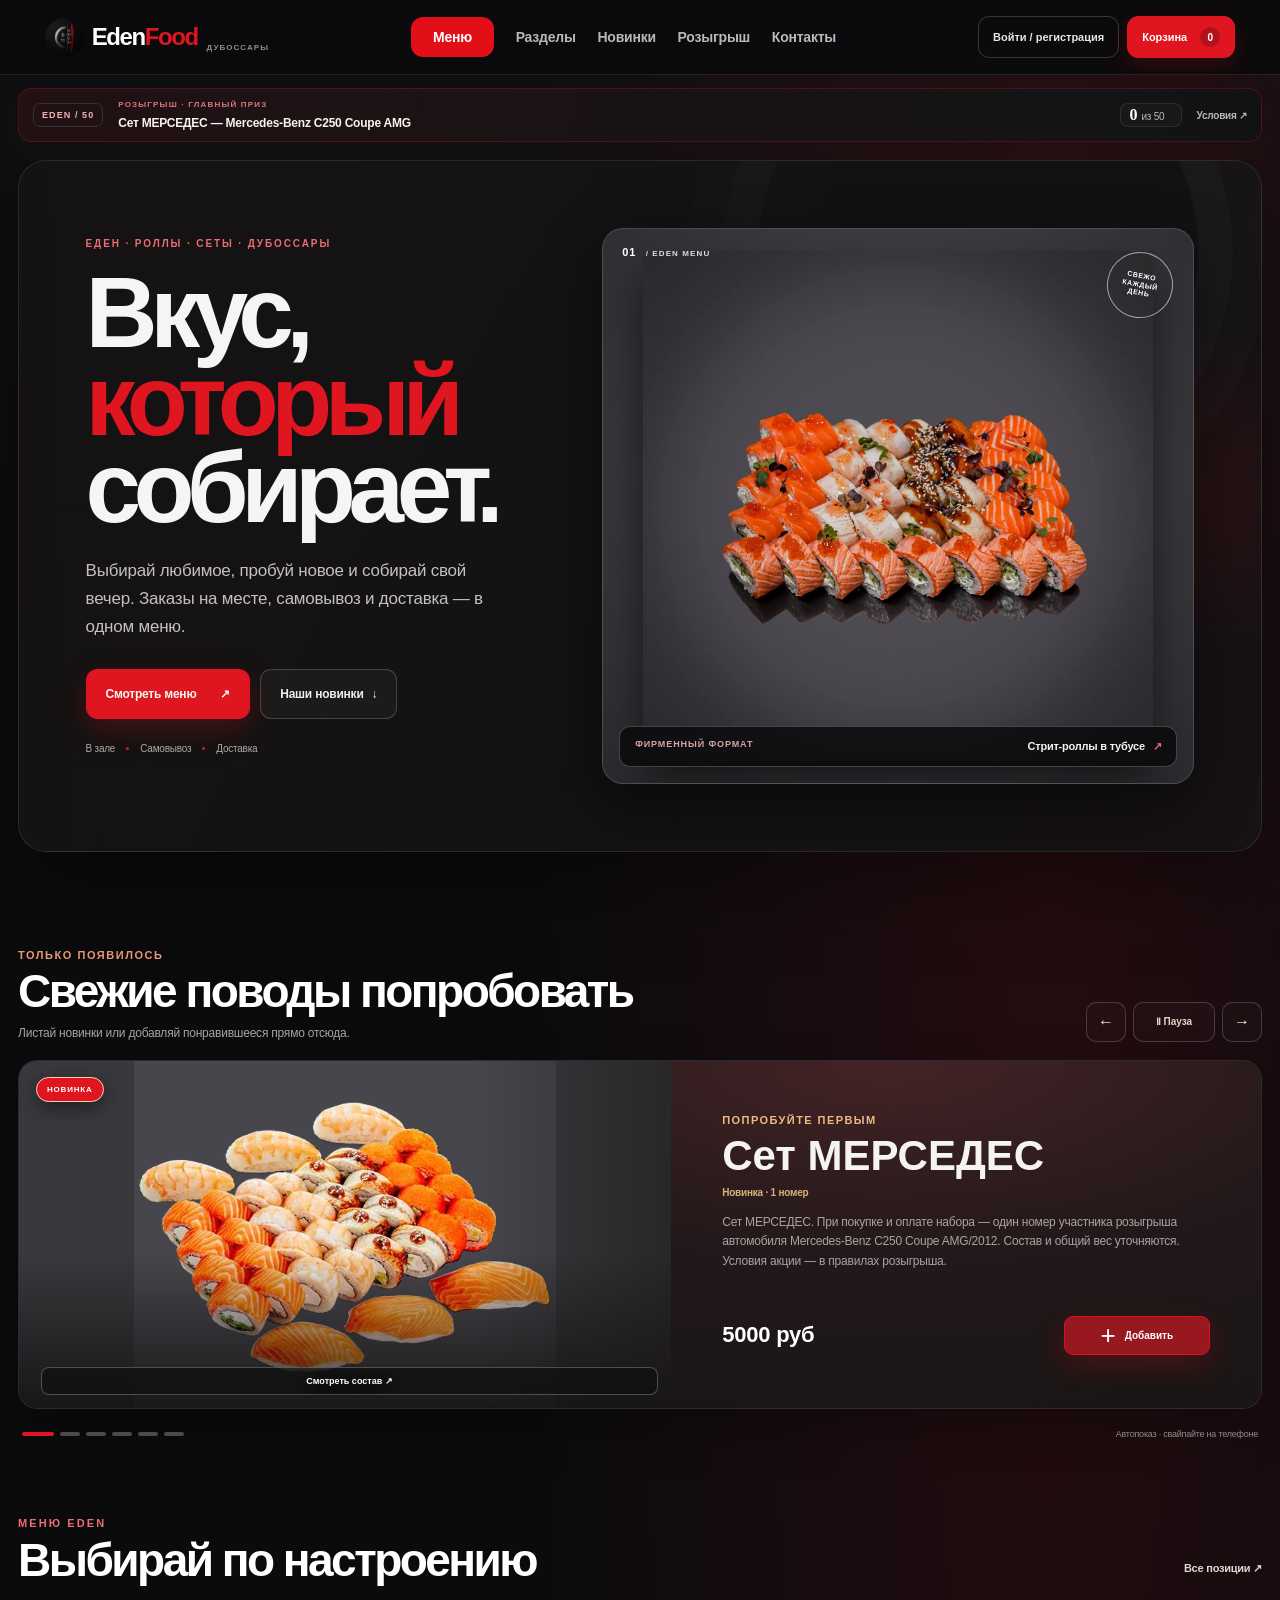
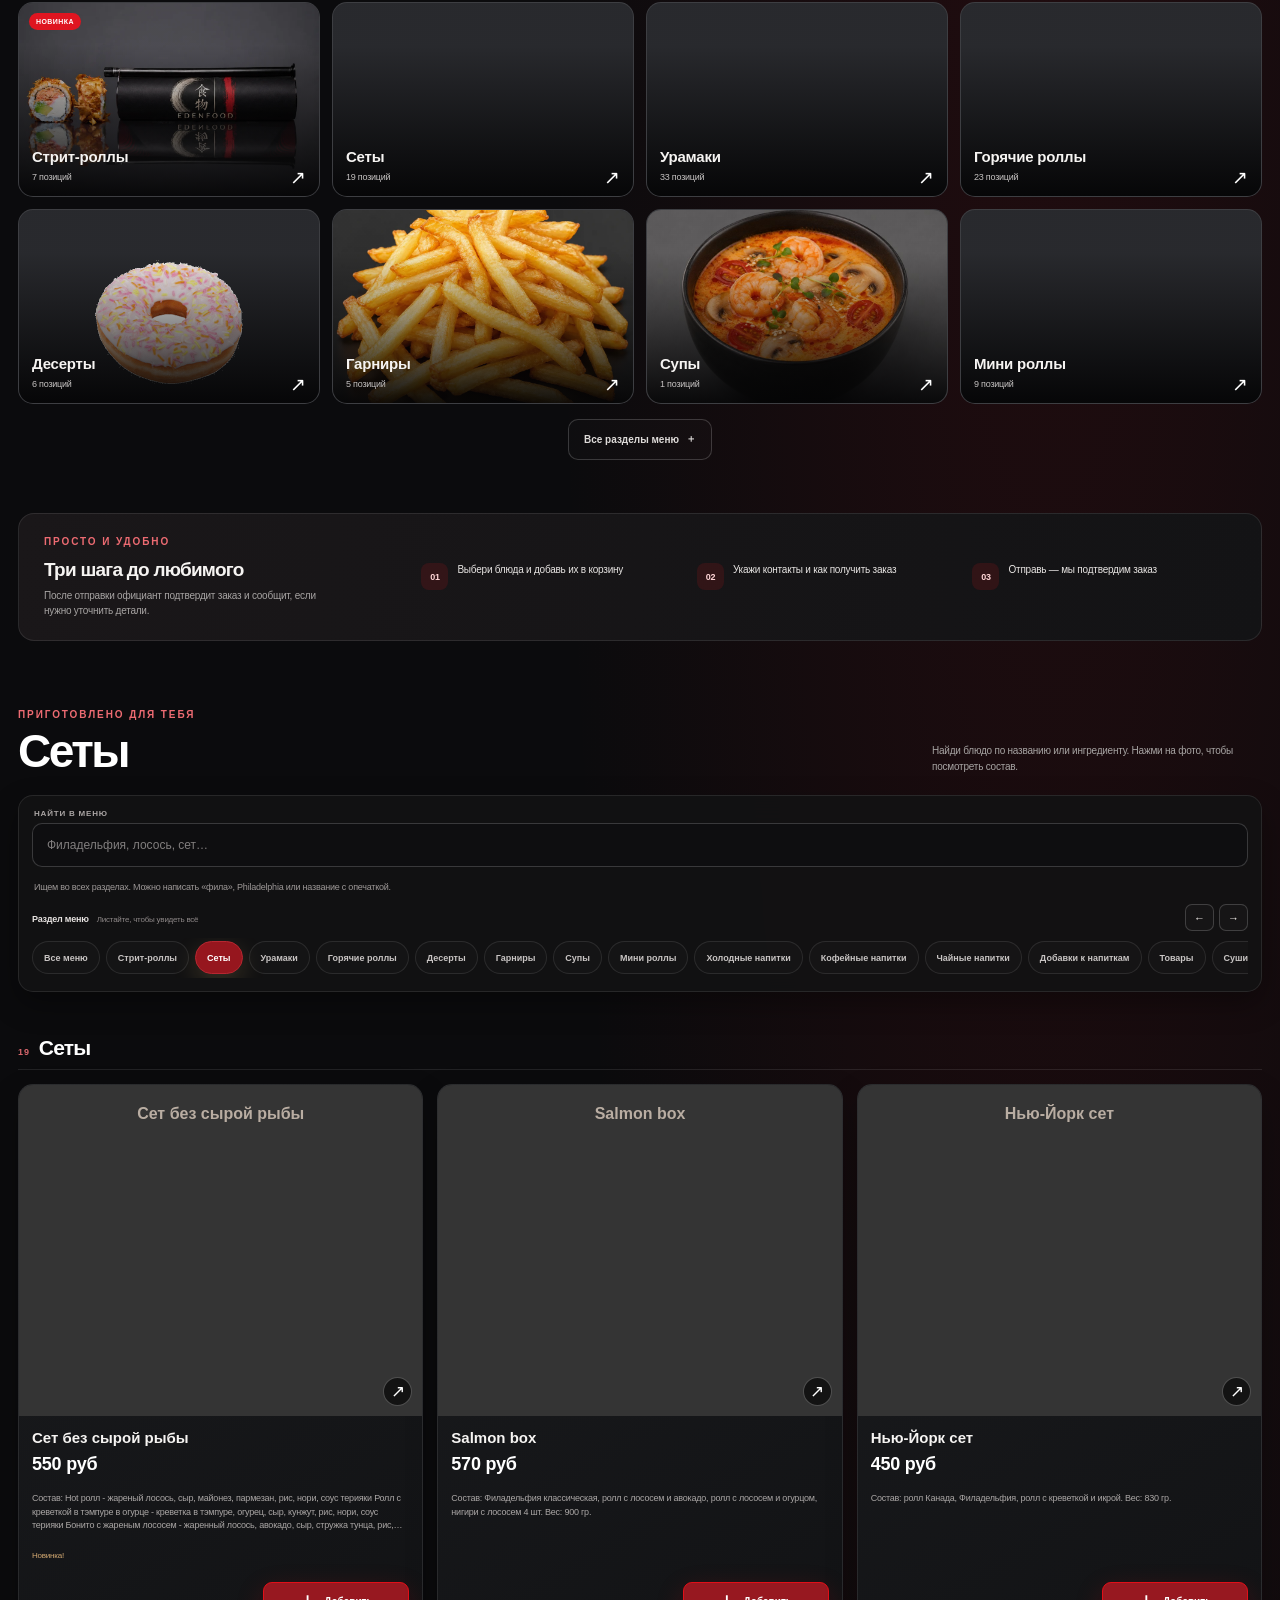
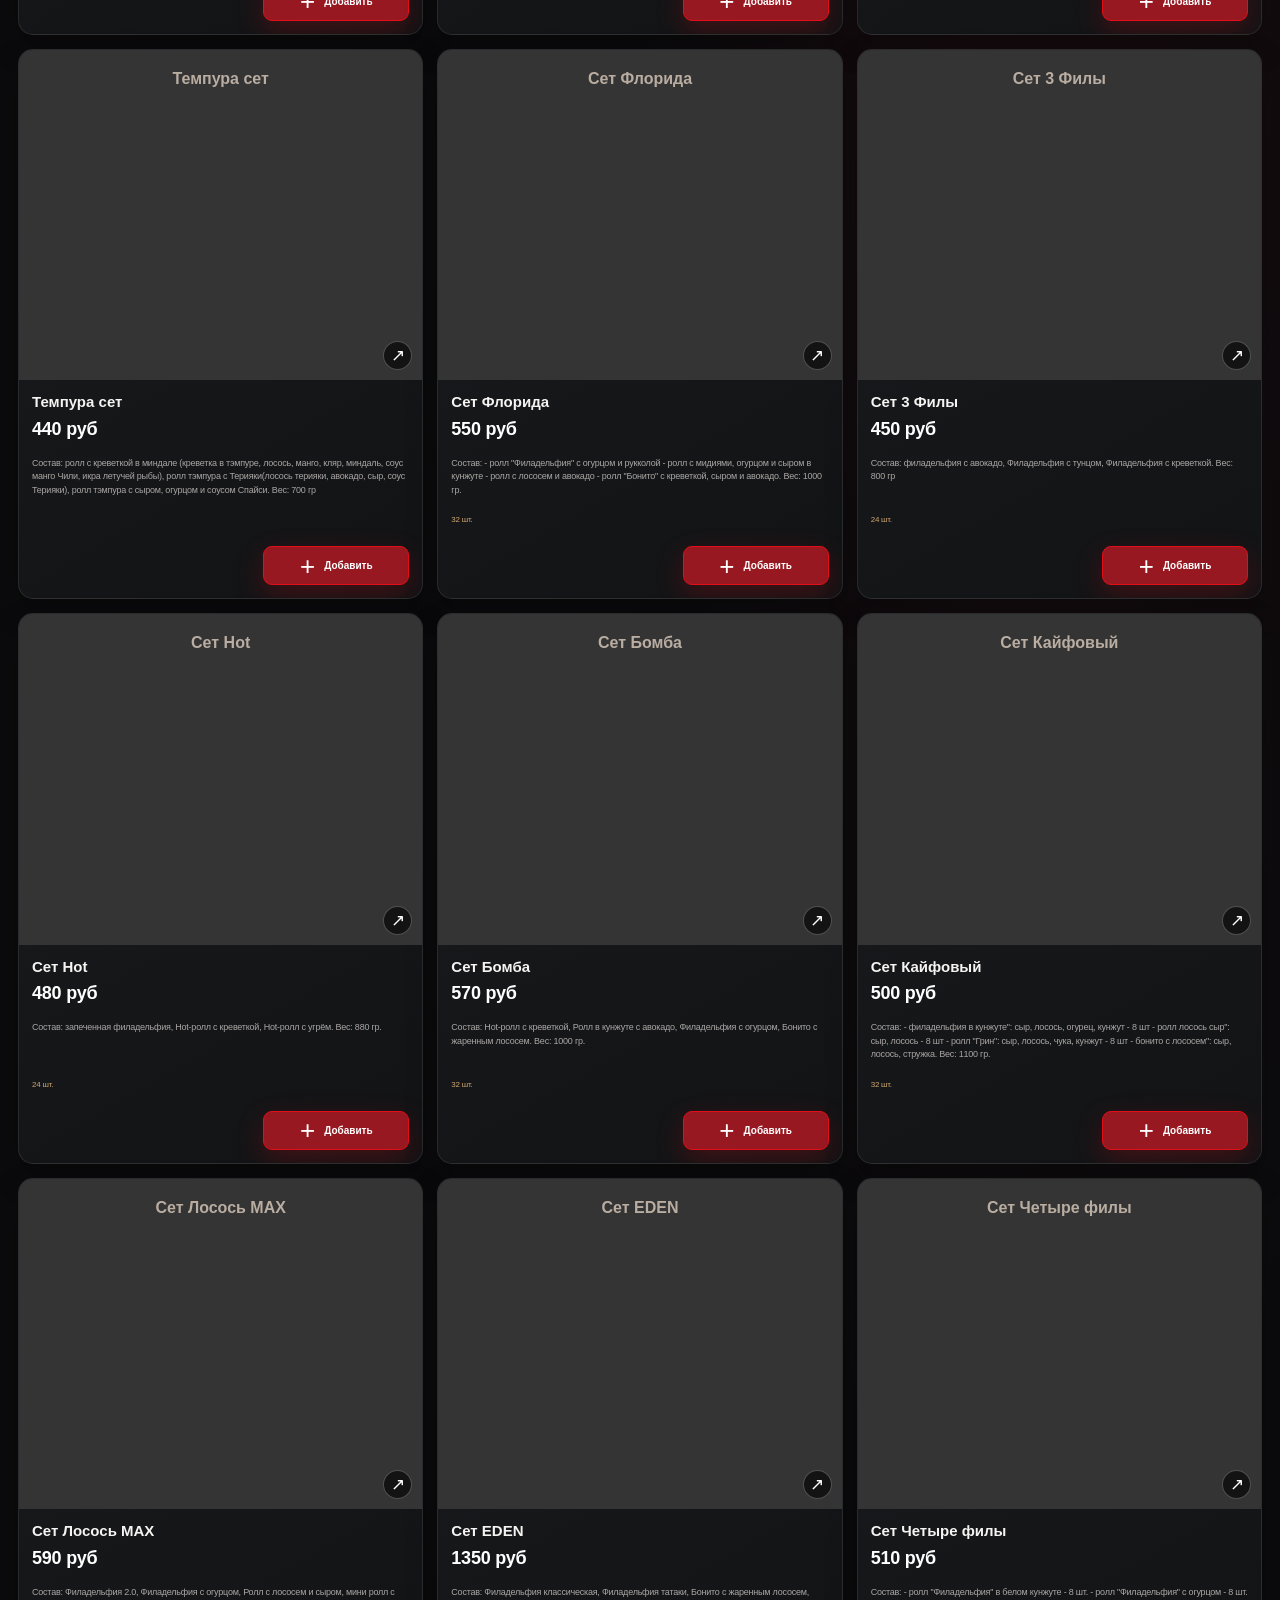
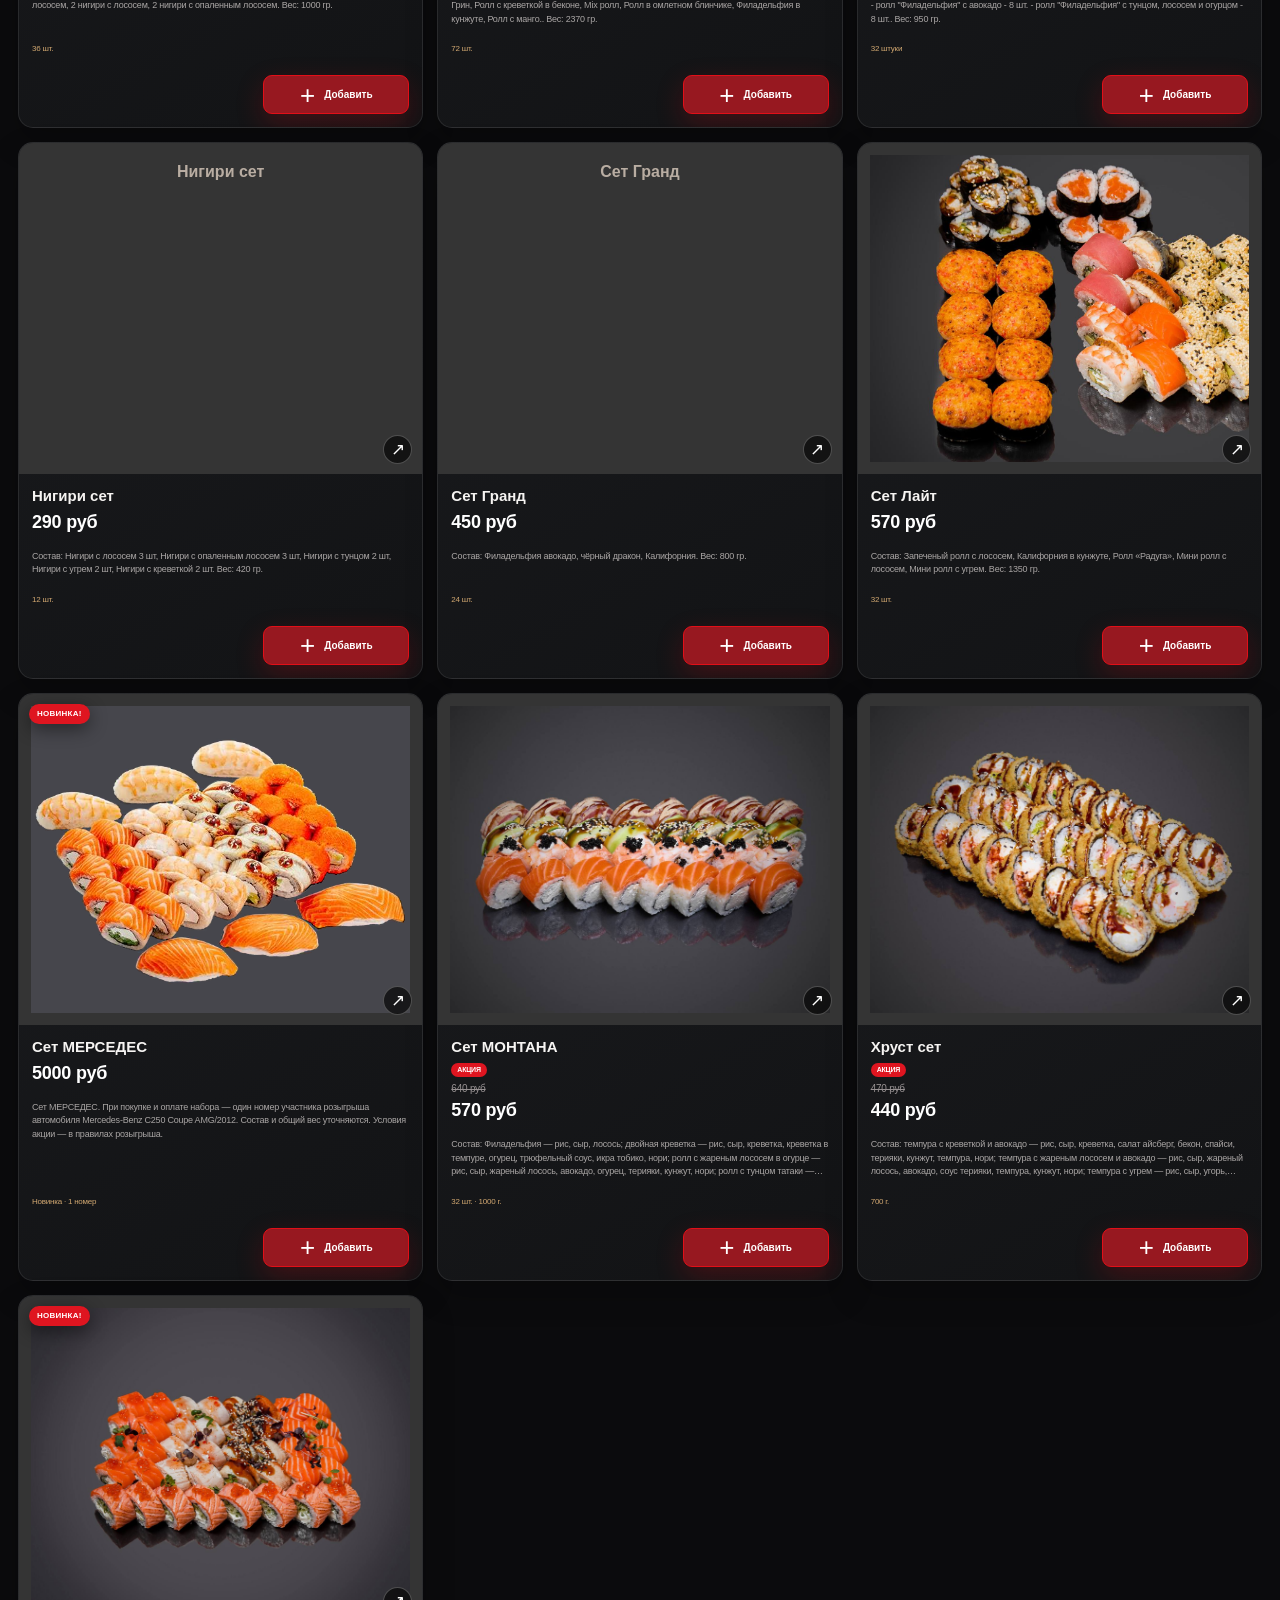
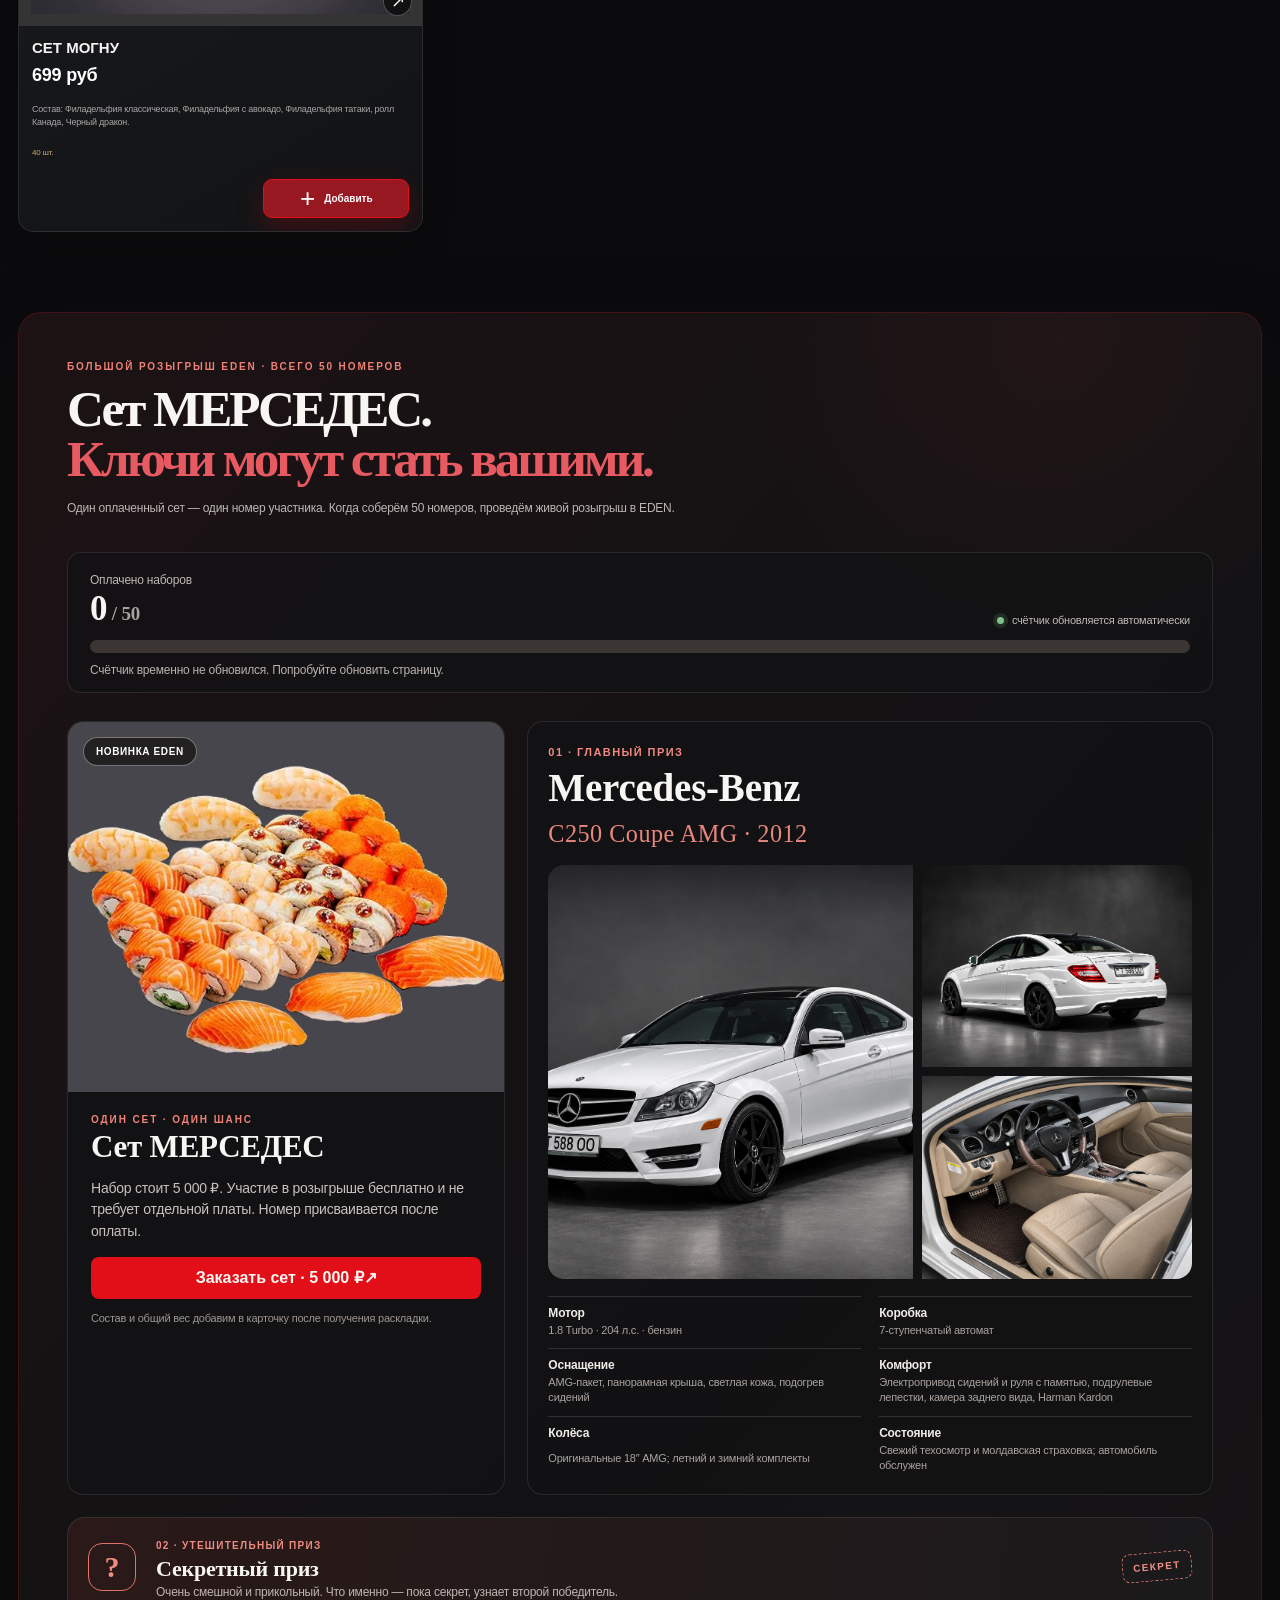
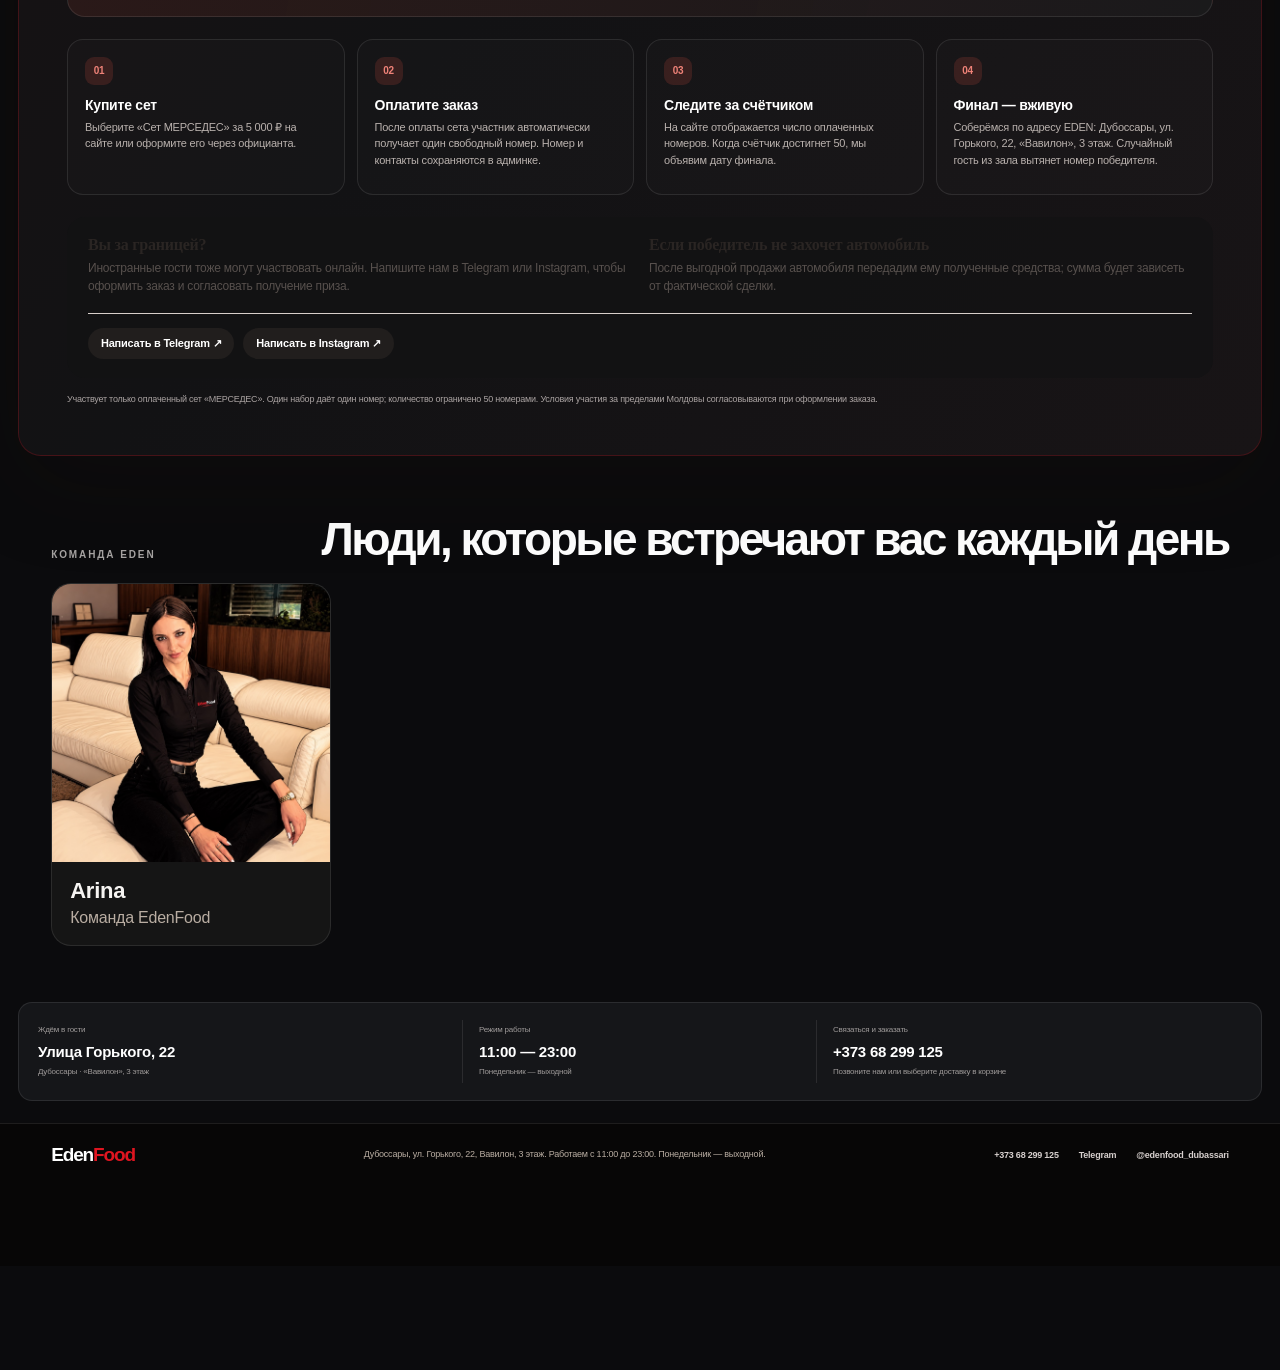
==== commit 93a1fa90: "Add employee photos to public site" ====
--- a/index.html
+++ b/index.html
@@ -14,7 +14,7 @@
     <link rel="stylesheet" href="storefront.css?v=raffle-closed-20261110" />
     <link rel="stylesheet" href="mercedes-campaign.css?v=mercedes-20261111-v1" />
     <link rel="stylesheet" href="menu-search.css?v=street-199-search-20261005" />
-    <link rel="stylesheet" href="eden-refresh.css?v=crew-night-market-20261114-v2" />
+    <link rel="stylesheet" href="eden-refresh.css?v=crew-shift-dance-20261114-v1" />
   </head>
   <body>
     <header class="site-header">
@@ -69,14 +69,6 @@
         </div>
       </section>
 
-      <section class="shift-board" id="currentShiftSection" aria-labelledby="currentShiftTitle" aria-live="polite" hidden>
-        <div class="shift-board-heading">
-          <div><p class="eyebrow">EDEN CREW / LIVE</p><h2 id="currentShiftTitle">Сейчас на смене</h2><p>Люди, которые сегодня готовят и встречают вас.</p></div>
-          <span class="shift-board-live"><i aria-hidden="true"></i> смена открыта</span>
-        </div>
-        <div class="shift-people" id="currentShiftGrid"></div>
-      </section>
-
       <section class="new-arrivals" id="newArrivals" aria-labelledby="newArrivalsTitle" hidden>
         <div class="new-arrivals-heading">
           <div><p class="eyebrow">ТОЛЬКО ПОЯВИЛОСЬ</p><h2 id="newArrivalsTitle">Свежие поводы попробовать</h2><p class="new-arrivals-subtitle">Листай новинки или добавляй понравившееся прямо отсюда.</p></div>
@@ -186,10 +178,26 @@
         <p class="mercedes-campaign-footnote">Участвует только оплаченный сет «МЕРСЕДЕС». Один набор даёт один номер; количество ограничено 50 номерами. Условия участия за пределами Молдовы согласовываются при оформлении заказа.</p>
       </section>
 
+      <section class="team-shell" id="team" aria-labelledby="team-title">
+        <div class="section-heading">
+          <p class="eyebrow">Команда EDEN</p>
+          <h2 id="team-title">Люди, которые встречают вас каждый день</h2>
+        </div>
+        <div class="team-grid" id="teamGrid"></div>
+      </section>
+
       <section class="contact-strip" id="contacts" aria-label="Контакты EDEN">
         <div><span>Ждём в гости</span><strong>Улица Горького, 22</strong><small>Дубоссары · «Вавилон», 3 этаж</small></div>
         <div><span>Режим работы</span><strong>11:00 — 23:00</strong><small>Понедельник — выходной</small></div>
         <div><span>Связаться и заказать</span><a href="tel:+37368299125">+373 68 299 125</a><small>Позвоните нам или выберите доставку в корзине</small></div>
+      </section>
+
+      <section class="shift-board" id="currentShiftSection" aria-labelledby="currentShiftTitle" aria-live="polite" hidden>
+        <div class="shift-board-heading">
+          <div><p class="eyebrow">EDEN CREW / LIVE</p><h2 id="currentShiftTitle">Сейчас на смене</h2><p>Люди, которые сегодня готовят и встречают вас. Нажми или удерживай карточку — устроим маленький праздник.</p></div>
+          <span class="shift-board-live"><i aria-hidden="true"></i> смена открыта</span>
+        </div>
+        <div class="shift-people" id="currentShiftGrid"></div>
       </section>
     </main>
 
@@ -363,7 +371,8 @@
     <script src="menu-data.js?v=products-nori-20261111-v1"></script>
     <script src="extra-menu-data.js?v=tom-yam-price-130-20261108-v1"></script>
     <script src="street-menu-data.js?v=menu-prices-20261031-v1"></script>
+    <script src="employees-data.js?v=20261117"></script>
     <script src="menu-search.js?v=street-199-search-20261005"></script>
-    <script src="app.js?v=crew-shifts-20261114-v1"></script>
+    <script src="app.js?v=crew-shift-dance-20261114-v1"></script>
   </body>
 </html>
--- a/storefront.css
+++ b/storefront.css
@@ -61,6 +61,13 @@
 .add-to-cart { border-radius: 11px; }
 .product-enquiry { display:flex; align-items:center; justify-content:center; min-height:48px; background:#85232a; color:#fff; border-radius:11px; padding:10px 16px; font-size:13px; font-weight:700; }
 .contact-strip { margin: 0 auto 40px; padding: 25px clamp(16px,4vw,60px); display:grid; grid-template-columns:repeat(3,1fr); gap:22px; border-block:1px solid #ffffff15; scroll-margin-top:100px; }
+.team-shell { max-width: 1720px; margin: 0 auto 56px; padding: 0 clamp(16px,4vw,60px); }
+.team-grid { display:grid; grid-template-columns:repeat(auto-fit,minmax(220px,280px)); gap:20px; }
+.team-card { overflow:hidden; border:1px solid #ffffff18; border-radius:20px; background:#151515; }
+.team-card img { display:block; width:100%; aspect-ratio:1; object-fit:cover; object-position:center 28%; }
+.team-card div { padding:16px 18px 18px; }
+.team-card h3 { margin:0 0 5px; font-size:22px; }
+.team-card p { margin:0; color:var(--muted); }
 .contact-strip span,.contact-strip small { display:block; color:var(--muted); font-size:12px; line-height:1.6; }
 .contact-strip strong,.contact-strip a { display:block; font-size:24px; font-weight:800; margin:7px 0; }
 .floating-cart:not(.has-items) { display:none; }
--- a/eden-refresh.css
+++ b/eden-refresh.css
@@ -86,24 +86,66 @@
 
 /* Live shift board is hidden unless the public shift endpoint returns open shifts. */
 .shift-board[hidden], .new-arrivals[hidden] { display: none !important; }
-.shift-board { width: min(calc(100% - 36px), var(--content-width)); margin: 22px auto 0; padding: 22px 25px 20px; border: 1px solid rgba(255,255,255,.105); border-radius: 18px; background: linear-gradient(105deg,#17181b,#121315 68%,#191316); box-shadow: 0 14px 36px #0003; }
-.shift-board-heading { display: flex; align-items: center; justify-content: space-between; gap: 18px; margin-bottom: 16px; }
-.shift-board-heading .eyebrow { margin-bottom: 6px; font-size: 8px; }
-.shift-board-heading h2 { margin: 0; color: #fff; font-size: 24px; line-height: 1.1; letter-spacing: -.045em; }
-.shift-board-heading p:not(.eyebrow) { margin: 6px 0 0; color: var(--copy-muted); font-size: 11px; }
-.shift-board-live { display: inline-flex; align-items: center; gap: 7px; padding: 7px 10px; border: 1px solid rgba(88,201,137,.22); border-radius: 999px; color: #b9edca; background: rgba(44,150,87,.08); font-size: 9px; white-space: nowrap; }
-.shift-board-live i { width: 7px; height: 7px; border-radius: 50%; background: #4bd17e; box-shadow: 0 0 12px #4bd17e; }
-.shift-people { display: grid; grid-template-columns: repeat(auto-fit,minmax(210px,1fr)); gap: 11px; }
-.shift-person { display: flex; align-items: center; gap: 13px; min-width: 0; padding: 10px; border: 1px solid var(--edge); border-radius: 13px; background: #ffffff04; }
-.shift-person-photo { position: relative; flex: 0 0 66px; width: 66px; height: 78px; overflow: hidden; border: 1px solid #ffffff20; border-radius: 9px; background: radial-gradient(circle at 50% 38%,#55565a,#28292d 72%); }
-.shift-person-photo img { position: absolute; inset: 0; width: 100%; height: 100%; object-fit: cover; object-position: 50% 28%; }
-.shift-person-initial { position: absolute; inset: 0; display: grid; place-items: center; color: #f2c6c8; font-size: 24px; font-weight: 900; }
+.shift-board { width: min(calc(100% - 36px), var(--content-width)); margin: 30px auto 0; padding: 31px 34px 30px; border: 1px solid rgba(255,255,255,.13); border-radius: 22px; background: radial-gradient(ellipse at 10% 0%,rgba(223,21,32,.11),transparent 35%),linear-gradient(105deg,#191a1d,#121315 68%,#1d1416); box-shadow: 0 18px 44px #0004; }
+.shift-board-heading { display: flex; align-items: center; justify-content: space-between; gap: 18px; margin-bottom: 21px; }
+.shift-board-heading .eyebrow { margin-bottom: 7px; font-size: 9px; }
+.shift-board-heading h2 { margin: 0; color: #fff; font-size: clamp(28px,3vw,36px); line-height: 1.1; letter-spacing: -.045em; }
+.shift-board-heading p:not(.eyebrow) { margin: 8px 0 0; color: var(--copy-muted); font-size: 13px; }
+.shift-board-live { display: inline-flex; align-items: center; gap: 8px; padding: 9px 12px; border: 1px solid rgba(88,201,137,.25); border-radius: 999px; color: #b9edca; background: rgba(44,150,87,.09); font-size: 10px; white-space: nowrap; }
+.shift-board-live i { width: 8px; height: 8px; border-radius: 50%; background: #4bd17e; box-shadow: 0 0 12px #4bd17e; }
+.shift-people { display: grid; grid-template-columns: repeat(auto-fit,minmax(270px,1fr)); gap: 14px; overflow: visible; }
+.shift-person { position: relative; z-index: 0; isolation: isolate; appearance: none; display: flex; align-items: center; gap: 17px; width: 100%; min-width: 0; min-height: 142px; padding: 13px; overflow: visible; border: 1px solid var(--edge); border-radius: 16px; color: inherit; background: linear-gradient(115deg,#ffffff07,#ffffff02); box-shadow: 0 7px 18px #0002; text-align: left; cursor: pointer; touch-action: pan-y; user-select: none; transition: transform .28s cubic-bezier(.2,.8,.2,1),border-color .24s ease,box-shadow .24s ease,background .24s ease; }
+.shift-person:hover { z-index: 1; transform: translateY(-3px); border-color: #ffffff32; box-shadow: 0 13px 28px #0005; }
+.shift-person:focus-visible { outline: 2px solid #f07a80; outline-offset: 3px; }
+.shift-person-photo { position: relative; z-index: 1; flex: 0 0 96px; width: 96px; height: 112px; overflow: hidden; border: 1px solid #ffffff2b; border-radius: 13px; background: radial-gradient(circle at 50% 38%,#55565a,#28292d 72%); box-shadow: 0 7px 18px #0004; }
+.shift-person-photo img { position: absolute; inset: 0; width: 100%; height: 100%; object-fit: cover; object-position: 50% 28%; transform-origin: 50% 100%; animation: shift-idle-dance 10s ease-in-out infinite; }
+.shift-person:nth-child(4n + 2) .shift-person-photo img { animation-delay: 1s; }
+.shift-person:nth-child(4n + 3) .shift-person-photo img { animation-delay: 2s; }
+.shift-person:nth-child(4n + 4) .shift-person-photo img { animation-delay: 3s; }
+.shift-person-initial { position: absolute; inset: 0; display: grid; place-items: center; color: #f2c6c8; font-size: 30px; font-weight: 900; animation: shift-idle-dance 10s ease-in-out infinite; }
 .shift-person-initial[hidden] { display: none; }
-.shift-person-live-dot { position: absolute; right: 5px; bottom: 5px; z-index: 2; width: 8px; height: 8px; border: 1px solid #101113; border-radius: 50%; background: #4bd17e; }
-.shift-person-copy { min-width: 0; }
-.shift-person-copy small { display: block; color: #9b9898; font-size: 8px; font-weight: 800; letter-spacing: .12em; text-transform: uppercase; }
-.shift-person-copy strong { display: block; margin-top: 4px; color: #fff; font-size: 17px; font-weight: 850; }
-.shift-person-copy span { display: block; margin-top: 3px; color: #e2797e; font-size: 10px; }
+.shift-person-live-dot { position: absolute; right: 7px; bottom: 7px; z-index: 2; width: 10px; height: 10px; border: 1px solid #101113; border-radius: 50%; background: #4bd17e; box-shadow: 0 0 11px #4bd17e80; }
+.shift-person-copy { position: relative; z-index: 1; min-width: 0; }
+.shift-person-copy small { display: block; color: #aaa5a5; font-size: 9px; font-weight: 800; letter-spacing: .12em; text-transform: uppercase; }
+.shift-person-copy strong { display: block; margin-top: 6px; color: #fff; font-size: 22px; font-weight: 850; line-height: 1.12; }
+.shift-person-copy span { display: block; margin-top: 5px; color: #f07a80; font-size: 12px; }
+.shift-person-burst { position: absolute; z-index: 3; inset: 0; overflow: visible; pointer-events: none; }
+.shift-person-burst[hidden] { display: none !important; }
+.shift-person-burst i { position: absolute; top: 50%; left: 50%; color: #ff6971; font-size: 19px; font-style: normal; font-weight: 900; opacity: 0; text-shadow: 0 0 14px #df1520,0 0 28px #ffb66e; transform: translate(-50%,-50%) scale(.2); }
+.shift-person.is-celebrating { z-index: 8; transform: translateY(-2px) scale(1.055); border-color: #f05a62; background: linear-gradient(115deg,#df15201c,#ffffff08); box-shadow: 0 0 0 4px #df152026,0 18px 42px #df15204a; }
+.shift-person.is-celebrating .shift-person-photo { border-color: #ffc1a5; box-shadow: 0 0 0 3px #ff4e5833,0 0 25px #df15206b; }
+.shift-person.is-celebrating .shift-person-photo img,
+.shift-person.is-celebrating .shift-person-initial { animation: shift-party-dance .48s ease-in-out 5; }
+.shift-person.is-celebrating .shift-person-live-dot { animation: shift-party-pulse .45s ease-in-out 5; }
+.shift-person.is-celebrating .shift-person-burst i { animation: shift-burst .95s cubic-bezier(.14,.7,.24,1) both; }
+.shift-person-burst i:nth-child(1) { --burst-x: -84px; --burst-y: -43px; }
+.shift-person-burst i:nth-child(2) { --burst-x: 86px; --burst-y: -49px; animation-delay: .08s !important; }
+.shift-person-burst i:nth-child(3) { --burst-x: -97px; --burst-y: 28px; animation-delay: .14s !important; }
+.shift-person-burst i:nth-child(4) { --burst-x: 90px; --burst-y: 39px; animation-delay: .2s !important; }
+.shift-person-burst i:nth-child(5) { --burst-x: -31px; --burst-y: -69px; animation-delay: .06s !important; }
+.shift-person-burst i:nth-child(6) { --burst-x: 35px; --burst-y: 67px; animation-delay: .17s !important; }
+@keyframes shift-idle-dance {
+  0%, 40%, 100% { transform: translateY(0) rotate(0) scale(1); }
+  5% { transform: translateY(-5px) rotate(-4deg) scale(1.035); }
+  11% { transform: translateY(1px) rotate(5deg) scale(1); }
+  18% { transform: translateY(-4px) rotate(-5deg) scale(1.025); }
+  25% { transform: translateY(1px) rotate(4deg) scale(1); }
+  32% { transform: translateY(-3px) rotate(-3deg) scale(1.02); }
+}
+@keyframes shift-party-dance {
+  0%, 100% { transform: translateY(0) rotate(0) scale(1); }
+  25% { transform: translateY(-8px) rotate(-9deg) scale(1.09); }
+  50% { transform: translateY(1px) rotate(9deg) scale(1.03); }
+  75% { transform: translateY(-6px) rotate(-6deg) scale(1.08); }
+}
+@keyframes shift-party-pulse {
+  50% { transform: scale(1.9); box-shadow: 0 0 20px #4bd17e; }
+}
+@keyframes shift-burst {
+  0% { opacity: 0; transform: translate(-50%,-50%) scale(.2) rotate(0); }
+  22% { opacity: 1; transform: translate(calc(-50% + var(--burst-x)),calc(-50% + var(--burst-y))) scale(1.15) rotate(80deg); }
+  100% { opacity: 0; transform: translate(calc(-50% + var(--burst-x)),calc(-50% + var(--burst-y))) scale(.35) rotate(210deg); }
+}
 
 .new-arrivals, .category-showcase, .menu-shell, .contact-strip, .how-order { width: min(calc(100% - 36px), var(--content-width)); margin-inline: auto; }
 .new-arrivals { padding: 67px 0 8px; scroll-margin-top: 90px; }
@@ -296,17 +338,18 @@
   .hero-street-link { right: 10px; bottom: 10px; left: 10px; padding: 10px; }
   .hero-street-link span { font-size: 7px; }
   .hero-street-link strong { font-size: 9px; }
-  .shift-board { width: calc(100% - 22px); margin-top: 13px; padding: 16px 13px; border-radius: 14px; }
-  .shift-board-heading { align-items: flex-start; gap: 8px; margin-bottom: 11px; }
-  .shift-board-heading h2 { font-size: 20px; }
-  .shift-board-heading p:not(.eyebrow) { max-width: 230px; font-size: 9px; }
-  .shift-board-live { padding: 6px 8px; font-size: 8px; }
-  .shift-people { grid-template-columns: repeat(auto-fit,minmax(145px,1fr)); gap: 7px; }
-  .shift-person { gap: 9px; padding: 7px; border-radius: 10px; }
-  .shift-person-photo { flex-basis: 53px; width: 53px; height: 64px; border-radius: 7px; }
-  .shift-person-copy small { font-size: 7px; }
-  .shift-person-copy strong { font-size: 14px; }
-  .shift-person-copy span { font-size: 9px; }
+  .shift-board { width: calc(100% - 22px); margin-top: 17px; padding: 21px 14px 18px; border-radius: 17px; }
+  .shift-board-heading { align-items: flex-start; gap: 8px; margin-bottom: 15px; }
+  .shift-board-heading .eyebrow { font-size: 8px; }
+  .shift-board-heading h2 { font-size: 24px; }
+  .shift-board-heading p:not(.eyebrow) { max-width: 230px; font-size: 10px; }
+  .shift-board-live { padding: 7px 9px; font-size: 9px; }
+  .shift-people { grid-template-columns: repeat(auto-fit,minmax(230px,1fr)); gap: 10px; }
+  .shift-person { gap: 12px; min-height: 113px; padding: 9px; border-radius: 13px; }
+  .shift-person-photo { flex-basis: 74px; width: 74px; height: 88px; border-radius: 10px; }
+  .shift-person-copy small { font-size: 8px; }
+  .shift-person-copy strong { font-size: 18px; }
+  .shift-person-copy span { font-size: 11px; }
   .new-arrivals, .category-showcase, .menu-shell, .contact-strip, .how-order { width: calc(100% - 24px); }
   .new-arrivals { padding-top: 43px; }
   .new-arrivals-heading { align-items: end; gap: 9px; margin-bottom: 13px; }
@@ -395,6 +438,13 @@
   .brand img { width: 28px; height: 28px; }
   .brand { font-size: 18px; }
   .mercedes-announcement-mark { display: none; }
+  .shift-board { width: calc(100% - 16px); padding-inline: 11px; }
+  .shift-board-heading h2 { font-size: 22px; }
+  .shift-person { gap: 10px; min-height: 104px; padding: 7px; }
+  .shift-person-photo { flex-basis: 68px; width: 68px; height: 82px; }
+  .shift-person-copy small { font-size: 7px; letter-spacing: .08em; }
+  .shift-person-copy strong { font-size: 16px; }
+  .shift-person-copy span { font-size: 10px; }
   .menu-grid { gap: 6px; }
   .item-body { padding: 8px; }
   .item-top h4 { font-size: 11px; }
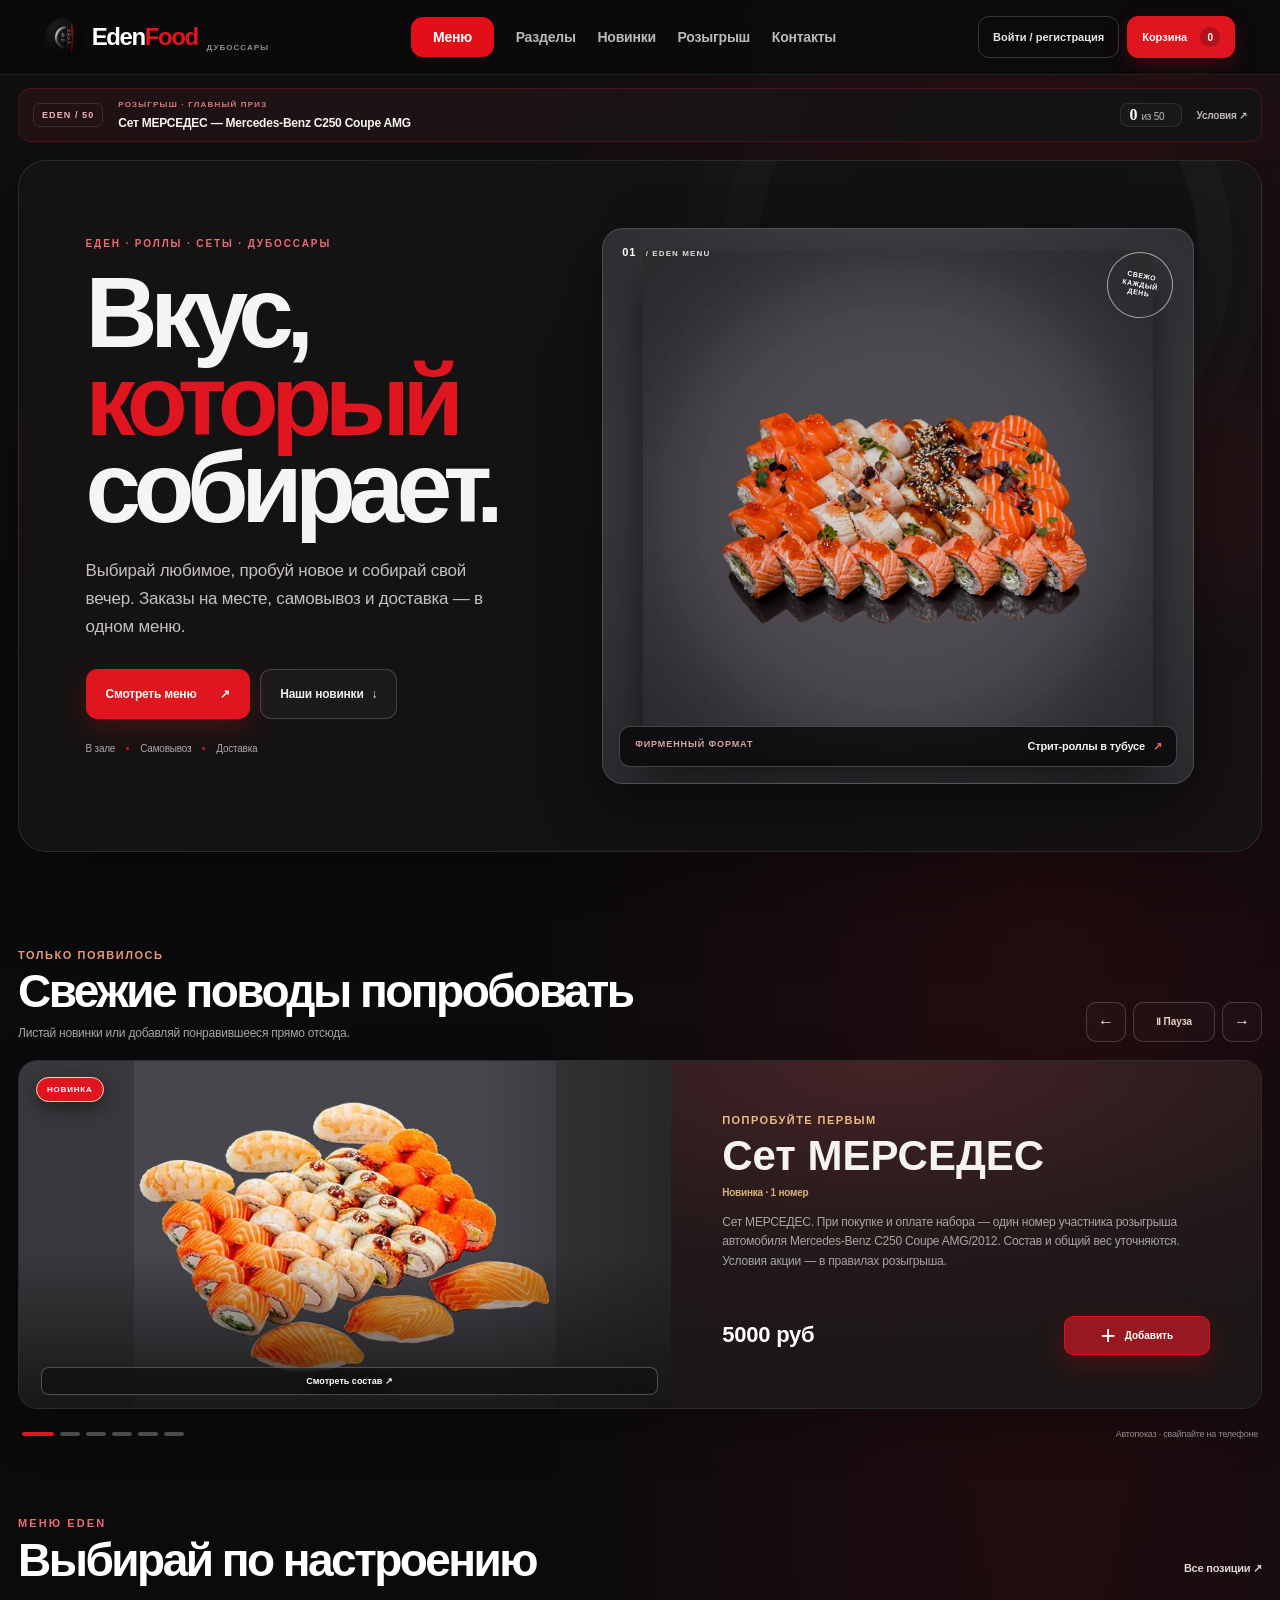
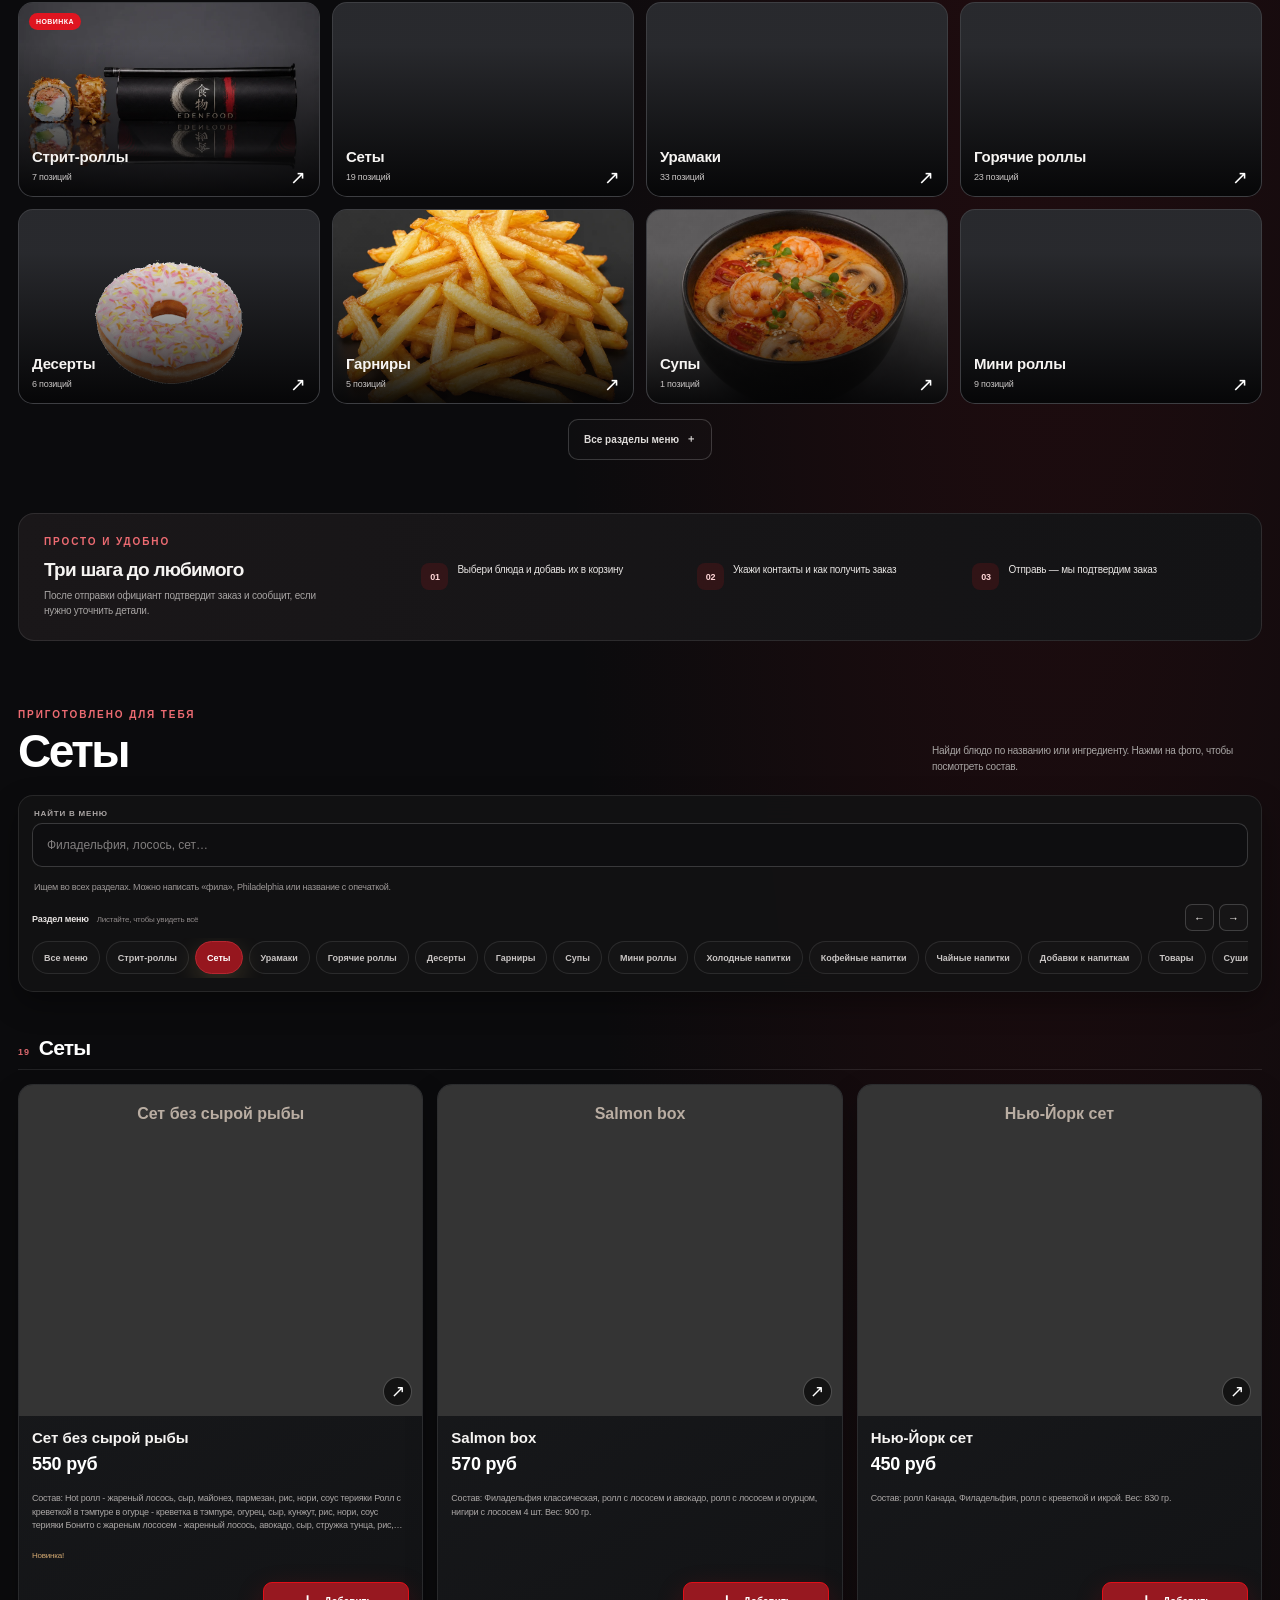
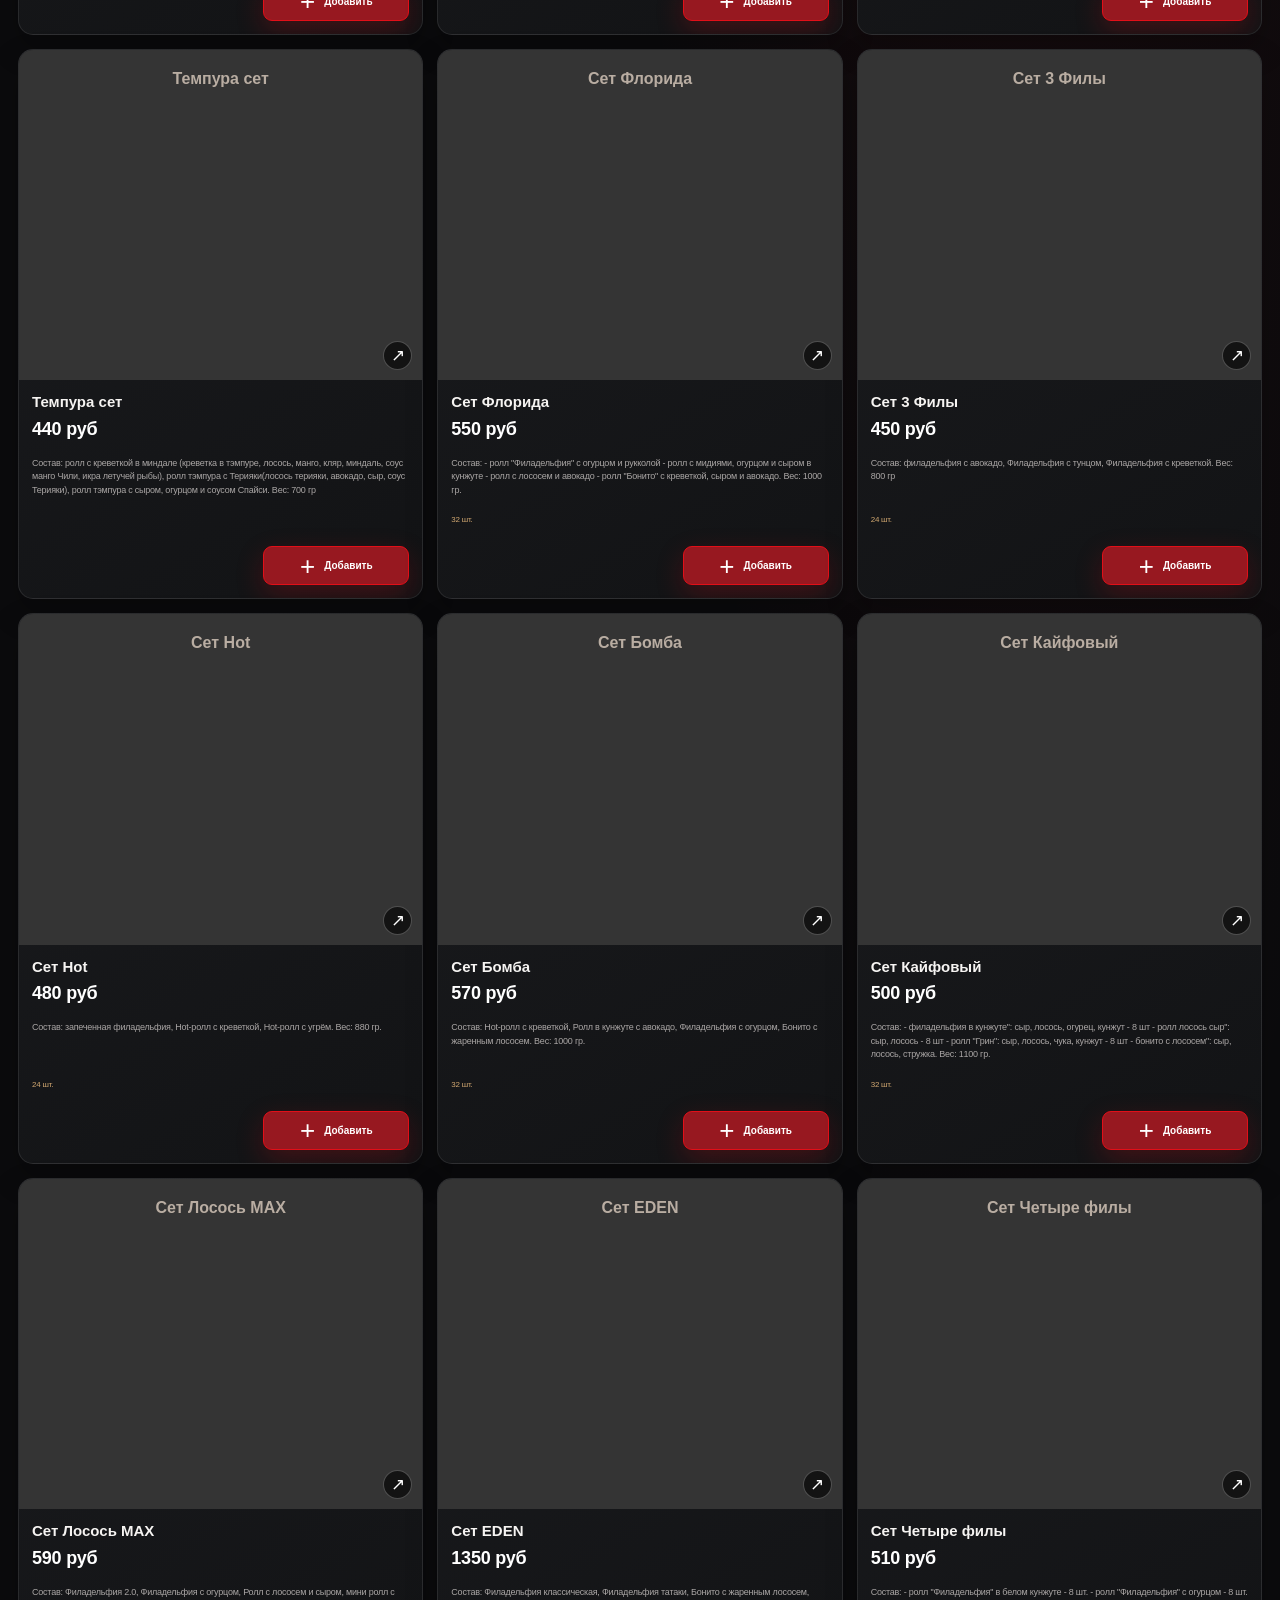
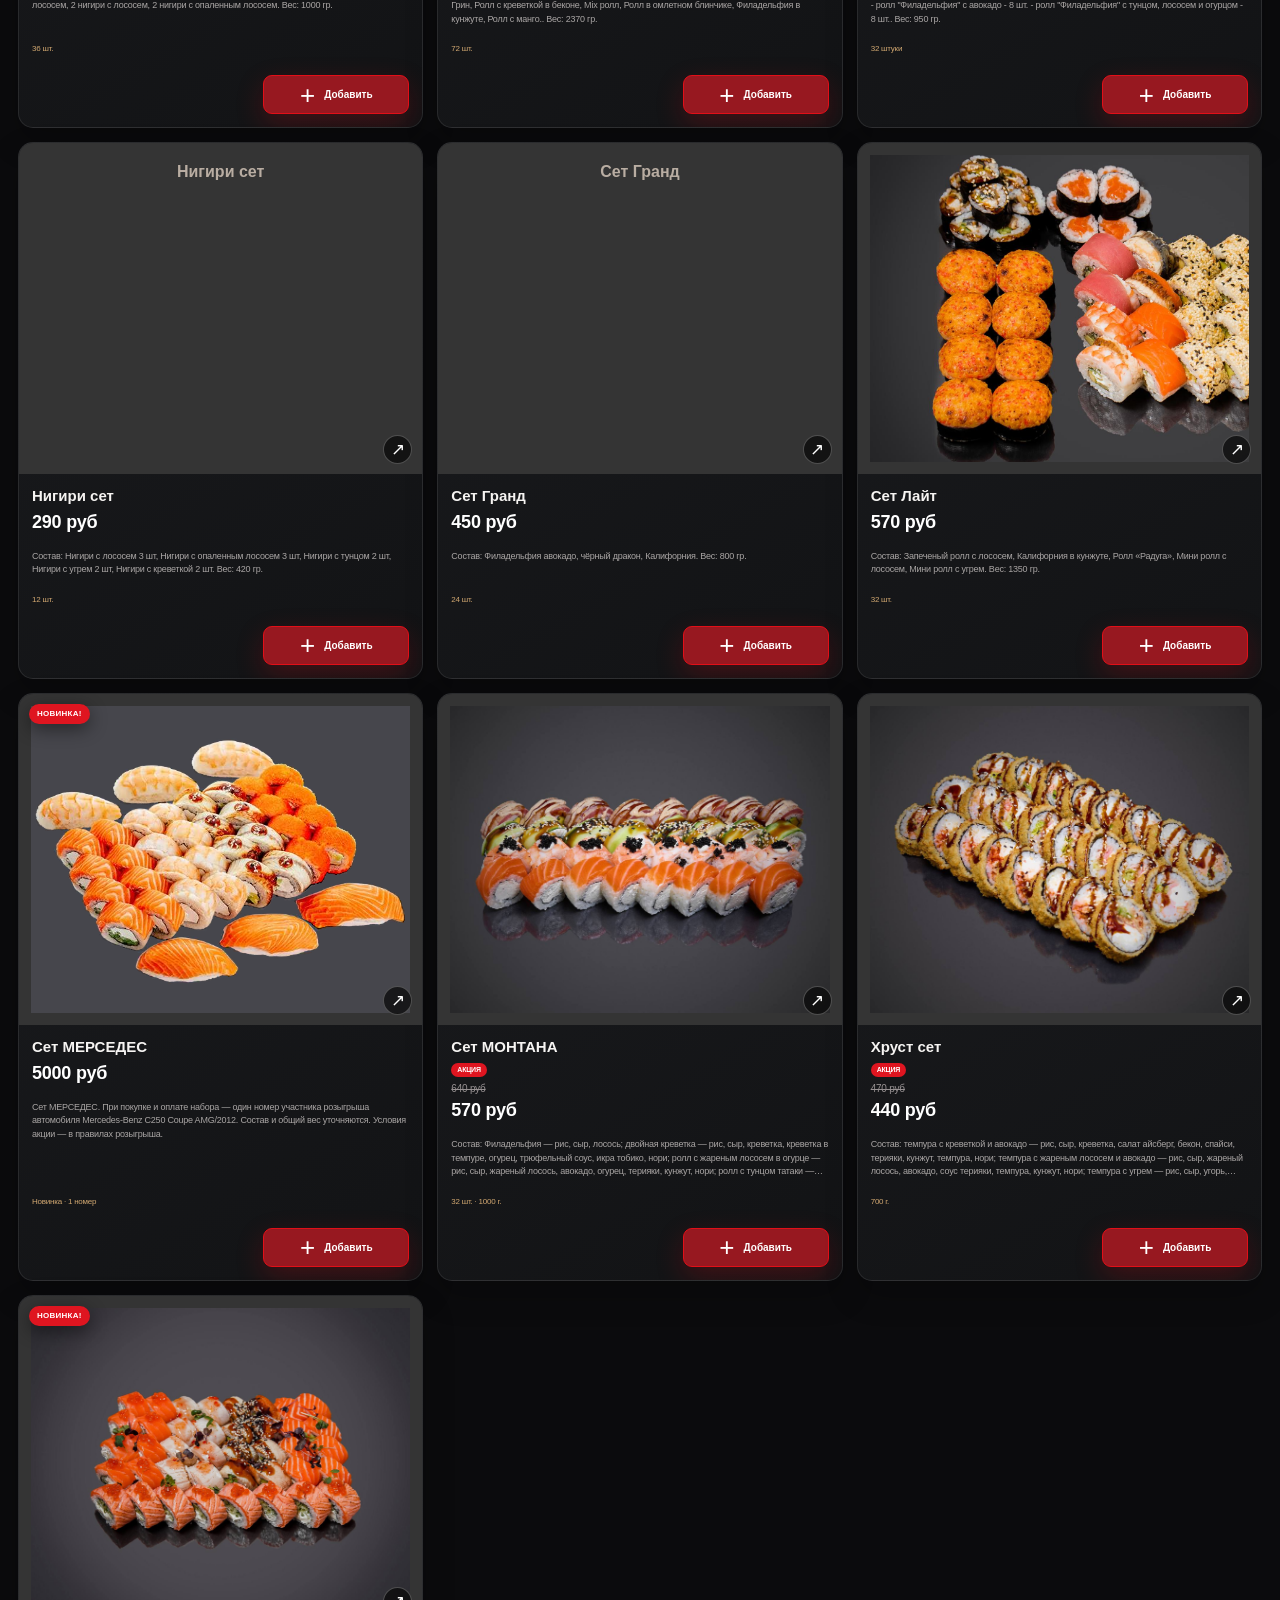
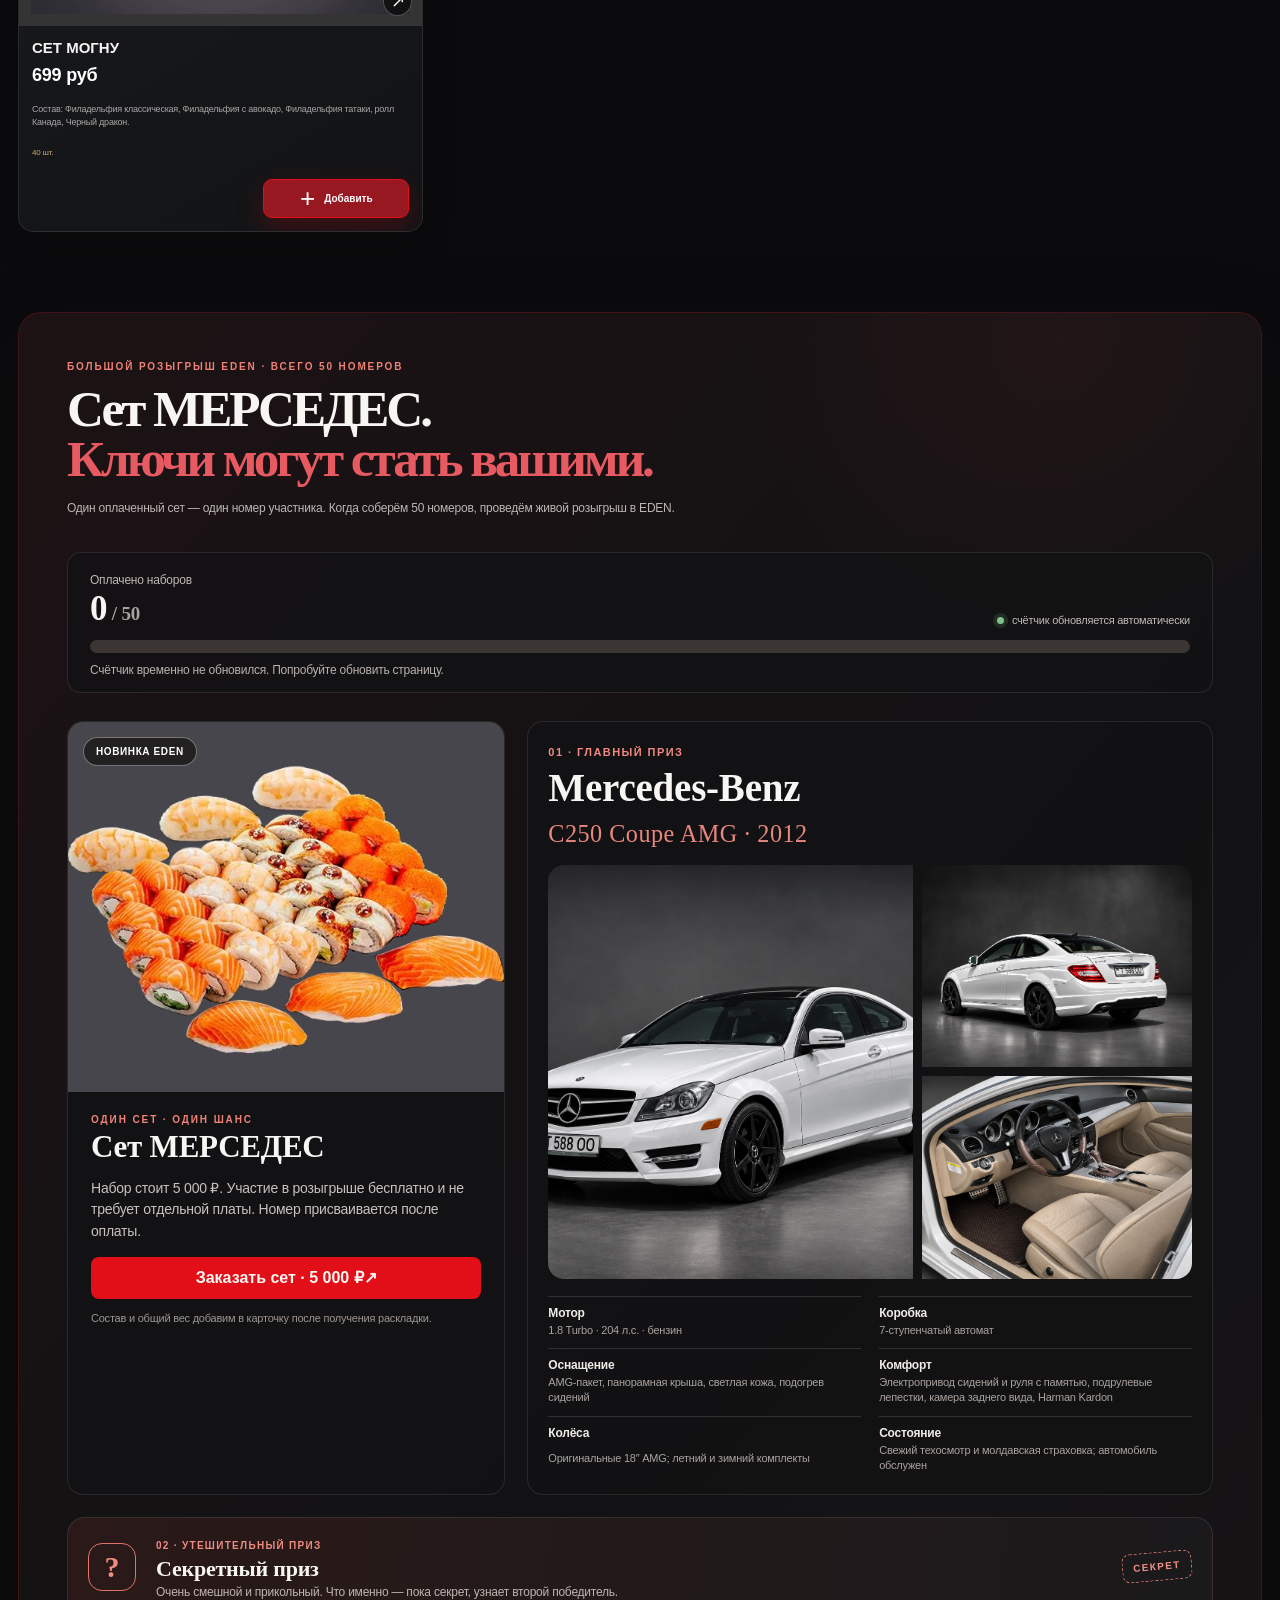
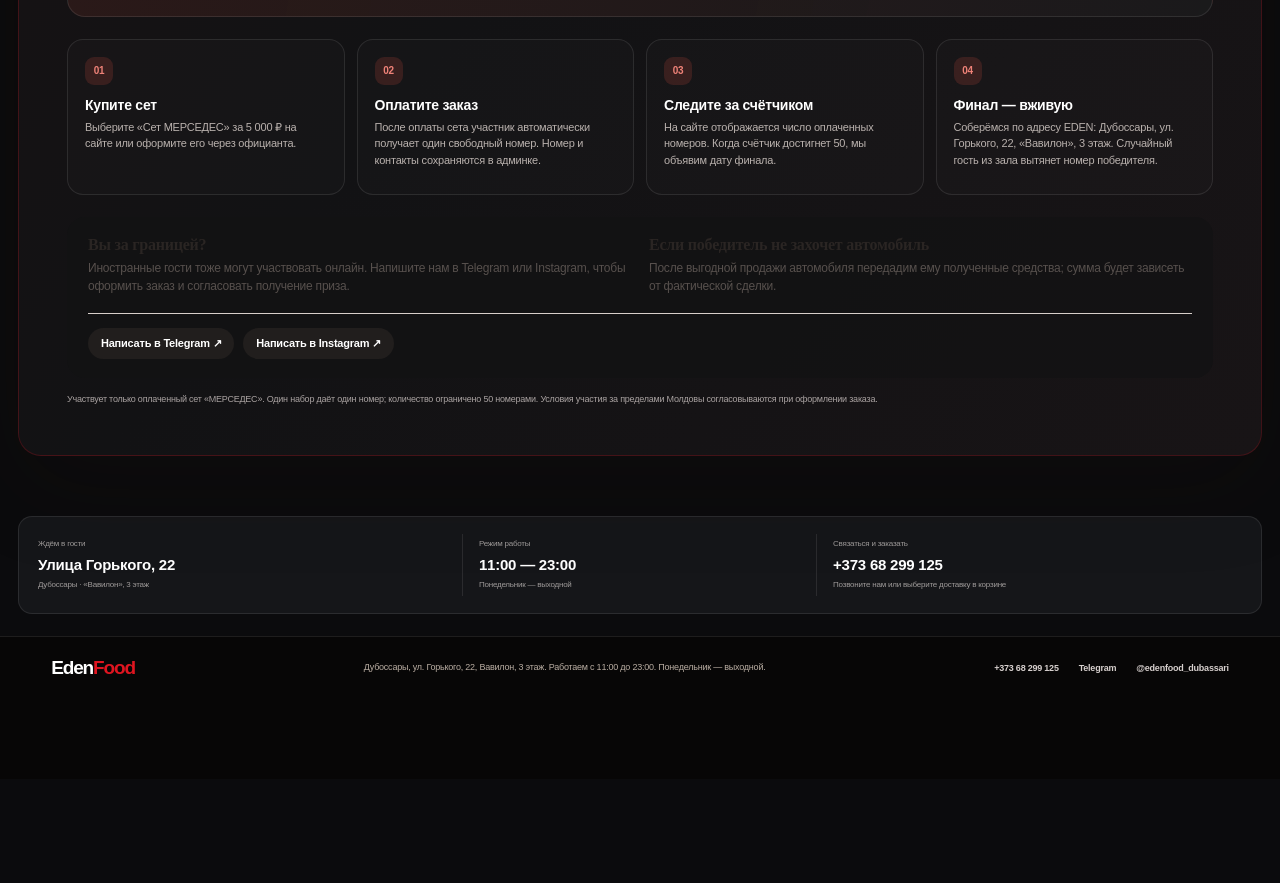
==== commit 63b6b485: "Remove static team block and use shift profile photos" ====
--- a/index.html
+++ b/index.html
@@ -11,7 +11,7 @@
     <meta name="theme-color" content="#090909" />
     <link rel="preconnect" href="https://ucrabs.by" />
     <link rel="stylesheet" href="styles.css?v=raffle-closed-20261110" />
-    <link rel="stylesheet" href="storefront.css?v=raffle-closed-20261110" />
+    <link rel="stylesheet" href="storefront.css?v=shift-photo-20261118" />
     <link rel="stylesheet" href="mercedes-campaign.css?v=mercedes-20261111-v1" />
     <link rel="stylesheet" href="menu-search.css?v=street-199-search-20261005" />
     <link rel="stylesheet" href="eden-refresh.css?v=crew-shift-dance-20261114-v1" />
@@ -178,14 +178,6 @@
         <p class="mercedes-campaign-footnote">Участвует только оплаченный сет «МЕРСЕДЕС». Один набор даёт один номер; количество ограничено 50 номерами. Условия участия за пределами Молдовы согласовываются при оформлении заказа.</p>
       </section>
 
-      <section class="team-shell" id="team" aria-labelledby="team-title">
-        <div class="section-heading">
-          <p class="eyebrow">Команда EDEN</p>
-          <h2 id="team-title">Люди, которые встречают вас каждый день</h2>
-        </div>
-        <div class="team-grid" id="teamGrid"></div>
-      </section>
-
       <section class="contact-strip" id="contacts" aria-label="Контакты EDEN">
         <div><span>Ждём в гости</span><strong>Улица Горького, 22</strong><small>Дубоссары · «Вавилон», 3 этаж</small></div>
         <div><span>Режим работы</span><strong>11:00 — 23:00</strong><small>Понедельник — выходной</small></div>
@@ -194,7 +186,7 @@
 
       <section class="shift-board" id="currentShiftSection" aria-labelledby="currentShiftTitle" aria-live="polite" hidden>
         <div class="shift-board-heading">
-          <div><p class="eyebrow">EDEN CREW / LIVE</p><h2 id="currentShiftTitle">Сейчас на смене</h2><p>Люди, которые сегодня готовят и встречают вас. Нажми или удерживай карточку — устроим маленький праздник.</p></div>
+          <div><p class="eyebrow">EDEN CREW / LIVE</p><h2 id="currentShiftTitle">Кто сейчас на смене</h2><p>Сотрудники с открытой сменой. Нажми или удерживай карточку — устроим маленький праздник.</p></div>
           <span class="shift-board-live"><i aria-hidden="true"></i> смена открыта</span>
         </div>
         <div class="shift-people" id="currentShiftGrid"></div>
@@ -371,8 +363,7 @@
     <script src="menu-data.js?v=products-nori-20261111-v1"></script>
     <script src="extra-menu-data.js?v=tom-yam-price-130-20261108-v1"></script>
     <script src="street-menu-data.js?v=menu-prices-20261031-v1"></script>
-    <script src="employees-data.js?v=20261117"></script>
     <script src="menu-search.js?v=street-199-search-20261005"></script>
-    <script src="app.js?v=crew-shift-dance-20261114-v1"></script>
+    <script src="app.js?v=shift-profile-photo-20261118"></script>
   </body>
 </html>
--- a/storefront.css
+++ b/storefront.css
@@ -61,13 +61,6 @@
 .add-to-cart { border-radius: 11px; }
 .product-enquiry { display:flex; align-items:center; justify-content:center; min-height:48px; background:#85232a; color:#fff; border-radius:11px; padding:10px 16px; font-size:13px; font-weight:700; }
 .contact-strip { margin: 0 auto 40px; padding: 25px clamp(16px,4vw,60px); display:grid; grid-template-columns:repeat(3,1fr); gap:22px; border-block:1px solid #ffffff15; scroll-margin-top:100px; }
-.team-shell { max-width: 1720px; margin: 0 auto 56px; padding: 0 clamp(16px,4vw,60px); }
-.team-grid { display:grid; grid-template-columns:repeat(auto-fit,minmax(220px,280px)); gap:20px; }
-.team-card { overflow:hidden; border:1px solid #ffffff18; border-radius:20px; background:#151515; }
-.team-card img { display:block; width:100%; aspect-ratio:1; object-fit:cover; object-position:center 28%; }
-.team-card div { padding:16px 18px 18px; }
-.team-card h3 { margin:0 0 5px; font-size:22px; }
-.team-card p { margin:0; color:var(--muted); }
 .contact-strip span,.contact-strip small { display:block; color:var(--muted); font-size:12px; line-height:1.6; }
 .contact-strip strong,.contact-strip a { display:block; font-size:24px; font-weight:800; margin:7px 0; }
 .floating-cart:not(.has-items) { display:none; }
